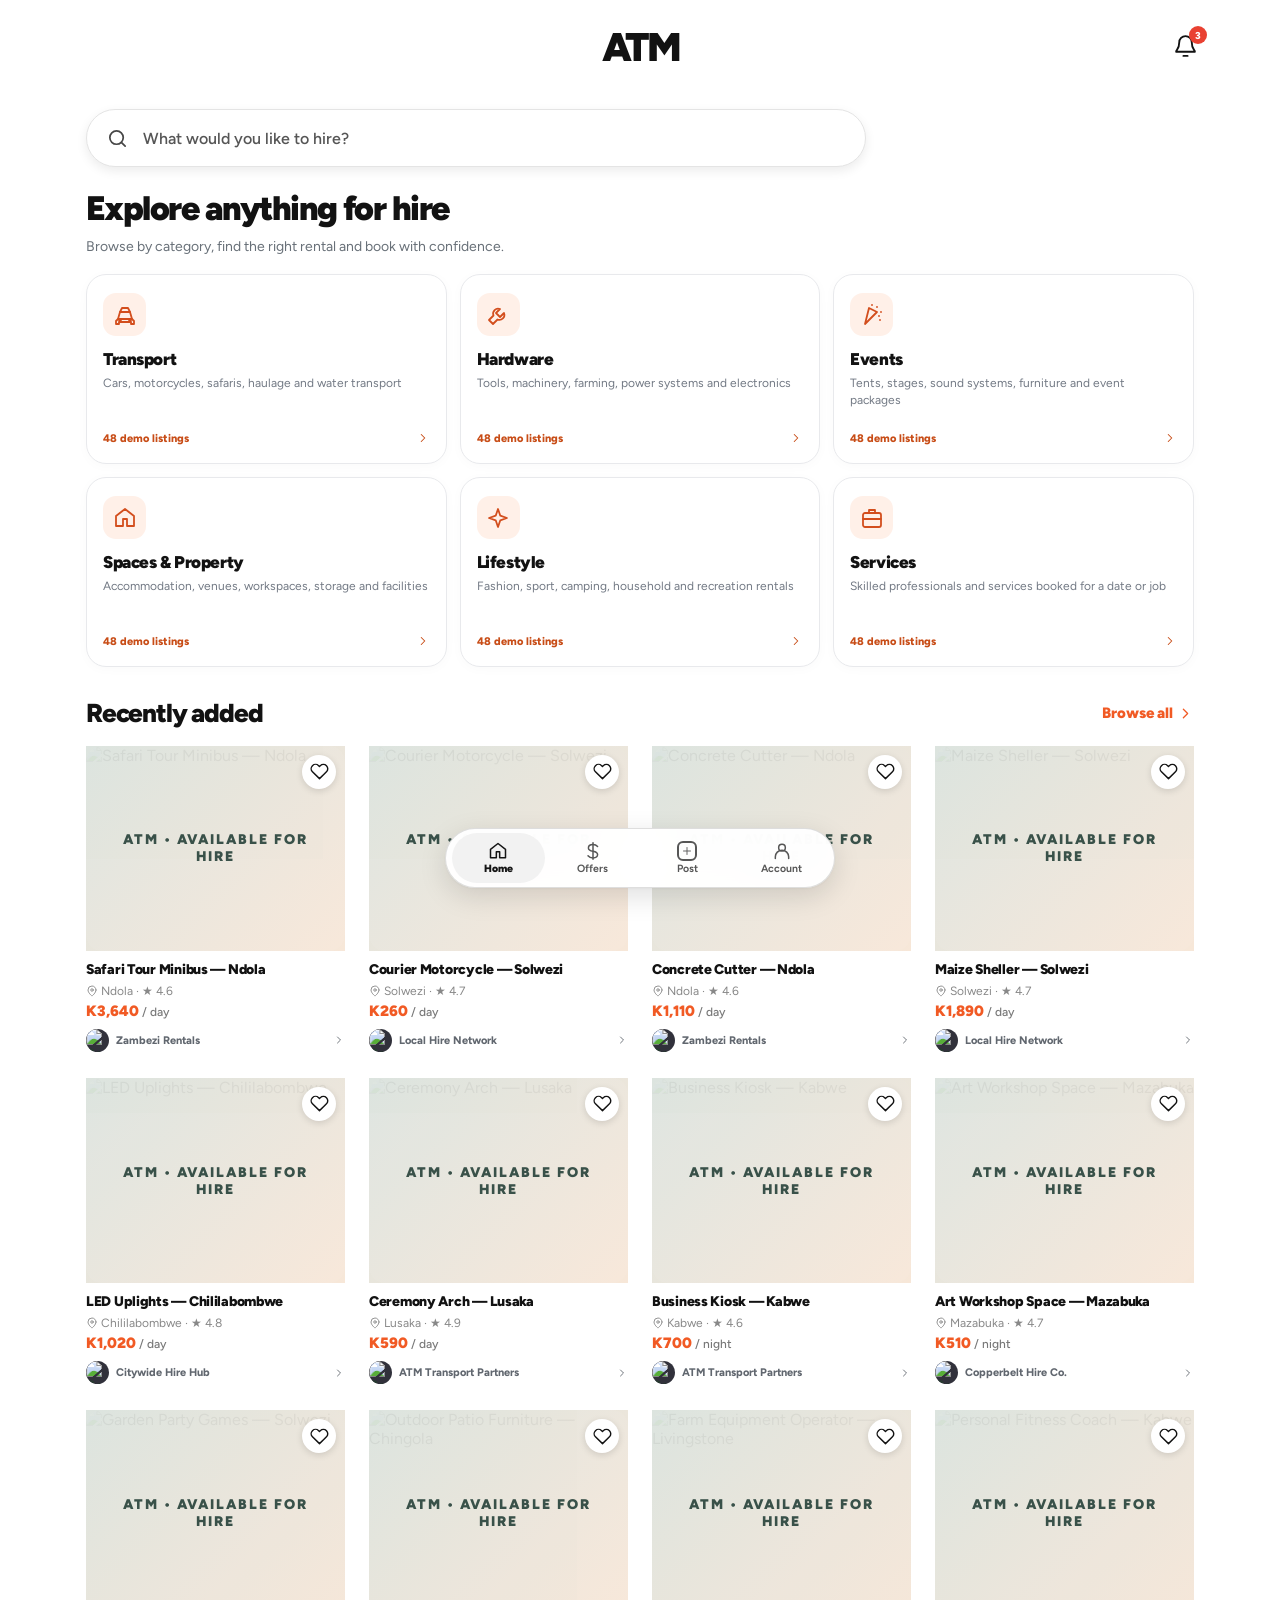
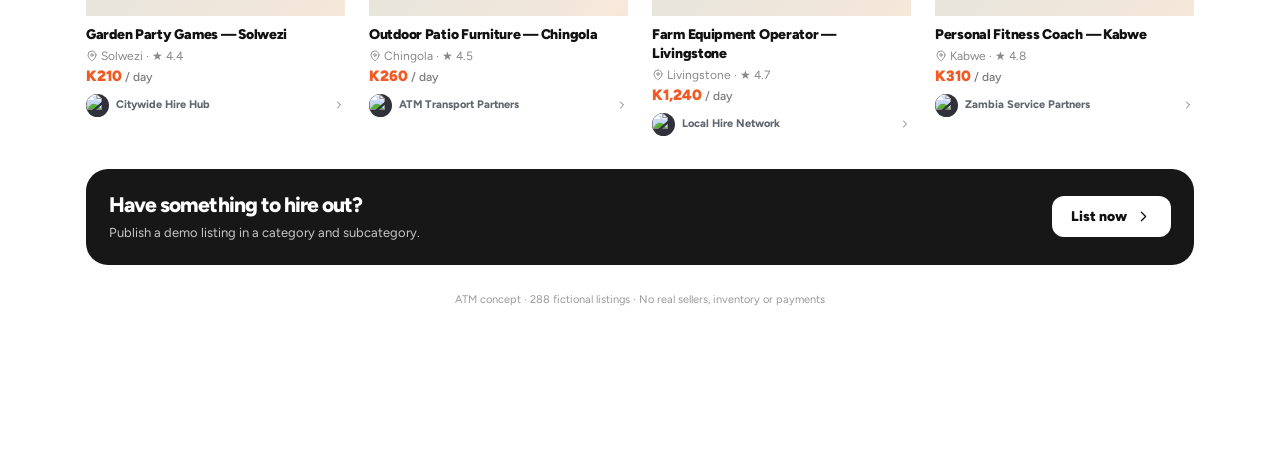
==== index.html @ f2872e68 "release(v19): final event photo correction and cache-busted listing assets" ====
<!doctype html>
<html lang="en">
<head>
  <meta charset="utf-8">
  <meta name="viewport" content="width=device-width, initial-scale=1, viewport-fit=cover">
  <meta name="theme-color" content="#ffffff">
  <meta name="color-scheme" content="only light">
  <meta name="atm-build" content="atm-v19-photo-polish-20261119">
  <meta name="description" content="ATM — Everything you need, available to hire. Explore Zambia's rental marketplace.">
  <meta property="og:title" content="ATM | Anything to Hire Marketplace">
  <meta property="og:description" content="Explore and hire vehicles, event equipment, tools and more across Zambia.">
  <title>ATM — Anything to Hire</title>
  <link rel="preconnect" href="https://fonts.googleapis.com">
  <link rel="preconnect" href="https://fonts.gstatic.com" crossorigin>
  <link href="https://fonts.googleapis.com/css2?family=Figtree:wght@400;500;600;700;800;900&display=swap" rel="stylesheet">
  <link rel="stylesheet" href="styles.css?v=atm-v19-photo-polish-20261119">
  <link rel="icon" href="favicon.svg" type="image/svg+xml">
</head>
<body>
  <div id="app"></div>
  <div id="toast" role="status" aria-live="polite"></div>
  <script src="data.js?v=atm-v19-photo-polish-20261119"></script>
  <script src="taxonomy.js?v=atm-v19-photo-polish-20261119"></script>
  <script src="media.js?v=atm-v19-photo-polish-20261119"></script>
  <script src="rental-flow.js?v=atm-v19-photo-polish-20261119"></script>
  <script src="app.js?v=atm-v19-photo-polish-20261119"></script>
</body>
</html>
---- styles.css ----
:root{font-family:'Figtree',system-ui,-apple-system,BlinkMacSystemFont,'Segoe UI',sans-serif;font-synthesis:none;color:#121212;background:#fff;--ink:#151515;--muted:#797979;--line:#ededed;--soft:#f7f7f7;--accent:#f15a24;--shadow:0 9px 34px rgba(0,0,0,.085);--radius:22px}
*{box-sizing:border-box}html{scroll-behavior:smooth;scroll-padding-top:88px}body{margin:0;min-height:100vh}button,input,textarea,select{font:inherit}button{cursor:pointer;border:0;color:inherit;background:none}button:disabled{opacity:.45;cursor:not-allowed}button:focus-visible,input:focus-visible,textarea:focus-visible,select:focus-visible,a:focus-visible{outline:3px solid rgba(241,90,36,.65);outline-offset:3px}a{color:inherit}img{display:block;object-fit:cover}h1,h2,h3,p{margin:0}h1,h2,h3{letter-spacing:-.045em}h1{font-size:29px;line-height:1.12;font-weight:850}h2{font-size:23px;font-weight:850;line-height:1.17}h3{font-size:18px;font-weight:800}small{font-size:12px}.shell{max-width:1180px;margin:auto;padding:0 22px 152px}.screen{min-height:70vh}.topbar{height:78px;display:grid;grid-template-columns:44px 1fr 44px;align-items:center;gap:10px;max-width:1180px;margin:auto;padding:0 22px;background:#fff}.brand{text-align:center;font-weight:900;font-size:35px;letter-spacing:-.095em;line-height:1}.topbar .back-btn,.topbar .bell-btn{height:43px;width:43px;display:flex;align-items:center;justify-content:center;border-radius:50%;position:relative}.topbar .back-btn:hover,.topbar .bell-btn:hover{background:#f6f6f6}.back-btn svg,.bell-btn svg{width:25px;height:25px}.notif-dot{position:absolute;right:0;top:1px;min-width:18px;height:18px;font-size:10px;border-radius:10px;background:#e94132;color:white;font-weight:800;display:grid;place-items:center;padding:0 4px}.section-head{display:flex;justify-content:space-between;align-items:center;gap:10px;margin:31px 0 17px}.section-head h2{font-size:23px}.see-all{display:inline-flex;align-items:center;gap:4px;font-weight:850;color:var(--accent);white-space:nowrap;font-size:15px;padding:6px 0}.see-all:hover{text-decoration:underline}.muted{color:var(--muted)}.subtle{color:#555;font-size:14px}.eyebrow{text-transform:uppercase;letter-spacing:.13em;color:var(--accent);font-size:11px;font-weight:850}.welcome{margin-top:8px}.welcome p{color:#707070;margin-top:7px;font-size:15px}.searchbar{width:100%;display:flex;align-items:center;gap:14px;padding:0 19px;height:58px;border:1px solid #e4e4e4;border-radius:40px;box-shadow:0 4px 11px rgba(0,0,0,.08);background:white;text-align:left;font-size:16px;font-weight:550;color:#565656}.searchbar svg{width:23px;height:23px;color:#474747;flex-shrink:0}.home-search{margin:21px 0 25px}.category-rail{display:flex;gap:17px;overflow:auto;scrollbar-width:none;padding:3px 1px 5px;scroll-snap-type:x proximity}.category-rail::-webkit-scrollbar,.trending-rail::-webkit-scrollbar,.chip-strip::-webkit-scrollbar{display:none}.category-item{min-width:94px;display:flex;flex-direction:column;align-items:center;gap:9px;scroll-snap-align:start;font-size:13px;font-weight:800}.category-ball{height:84px;width:84px;border-radius:50%;background:linear-gradient(145deg,#fafafa,#ececec);display:flex;align-items:center;justify-content:center;transition:transform .2s}.category-item:hover .category-ball{transform:translateY(-3px)}.category-ball svg{height:38px;width:38px;stroke-width:1.55}.category-rail .category-item:nth-child(2) .category-ball{background:#fff0e8}.category-rail .category-item:nth-child(3) .category-ball{background:#eaf0f6}.trend-section{margin-top:17px}.trending-rail{display:flex;gap:13px;overflow-x:auto;overscroll-behavior-inline:contain;scroll-snap-type:x mandatory;scrollbar-width:none;padding:4px 2px 15px}.trend-card{position:relative;flex:0 0 194px;width:194px;height:221px;border-radius:19px;overflow:hidden;scroll-snap-align:start;background:#e8e8e8;text-align:left;color:#fff;isolation:isolate}.trend-card .card-media{position:absolute;inset:0;width:100%;height:100%;transition:transform .35s}.trend-card:hover .card-media{transform:scale(1.06)}.trend-card:after{content:'';position:absolute;inset:34% 0 0;background:linear-gradient(transparent,rgba(0,0,0,.76));z-index:-0}.trend-text{position:absolute;bottom:15px;left:13px;right:9px;color:#fff;z-index:1;pointer-events:none}.trend-text strong{display:block;font-size:16px;font-weight:900;line-height:1.15;letter-spacing:-.035em}.trend-text span{display:block;font-size:13px;margin-top:5px}.trend-save{position:absolute;z-index:2;right:9px;top:9px;background:rgba(15,15,15,.21);border-radius:50%;width:33px;height:33px;display:grid;place-items:center;color:white;backdrop-filter:blur(4px)}.trend-save svg{width:19px;height:19px}.is-saved svg{fill:#f45b36;color:#f45b36}.feed-head{margin-top:24px}.feed{max-width:750px;margin:auto}.feed-card{background:white;border:1px solid #e8e8e8;border-radius:20px;padding:12px;margin-bottom:17px;overflow:hidden;box-shadow:0 2px 6px rgba(0,0,0,.025)}.feed-author{display:flex;align-items:center;gap:10px;padding:4px 4px 12px}.avatar{width:42px;height:42px;flex-shrink:0;border-radius:50%;display:grid;place-items:center;background:linear-gradient(145deg,#ede6dd,#d1e1d5);color:#273b30;font-size:15px;font-weight:900}.avatar.purple{background:linear-gradient(135deg,#ded3f5,#f4e5e6);color:#68558e}.avatar.orange{background:linear-gradient(135deg,#fff0d3,#f6d0be);color:#b64e23}.author-meta{min-width:0;flex:1}.author-meta strong{display:block;max-width:100%;overflow:hidden;text-overflow:ellipsis;white-space:nowrap;font-size:14px;font-weight:850}.author-meta span{display:block;font-size:12px;color:#888;margin-top:3px}.icon-btn{display:grid;place-items:center;width:36px;height:36px;border-radius:50%}.icon-btn:hover{background:#f4f4f4}.icon-btn svg{width:23px;height:23px}.feed-photo-btn{position:relative;width:100%;display:block;padding:0;border-radius:14px;overflow:hidden;background:#e9e9e9}.feed-photo{width:100%;aspect-ratio:1.55;min-height:210px;max-height:430px;object-fit:cover}.photo-counter{position:absolute;right:12px;top:12px;background:rgba(0,0,0,.62);border-radius:20px;color:white;padding:5px 9px;font-size:12px;font-weight:800}.feed-actions{display:flex;align-items:center;gap:14px;padding:11px 3px 7px}.feed-actions .icon-btn{width:29px;height:30px}.feed-actions .icon-btn svg{width:25px;height:25px}.feed-actions .spacer{flex:1}.feed-title{font-weight:900;font-size:18px;margin:4px 4px 2px;line-height:1.3}.feed-price{color:var(--accent);font-weight:900;font-size:18px;margin:1px 4px 5px}.feed-description{font-size:14px;line-height:1.45;margin:4px 4px 10px;color:#444}.feed-desc-more{color:#777;font-weight:800}.feed-bottom{display:flex;align-items:center;justify-content:space-between;gap:12px;padding:6px 4px 2px}.feed-stats{font-size:12px;color:#747474}.feed-bottom-actions{display:flex;gap:7px}.btn{display:inline-flex;align-items:center;justify-content:center;gap:8px;border-radius:12px;padding:12px 19px;background:#f4f4f4;font-size:14px;font-weight:850;text-decoration:none;white-space:nowrap;line-height:1.2}.btn:hover{filter:brightness(.96)}.btn.primary{background:#151515;color:white}.btn.accent{background:var(--accent);color:white}.btn.outline{background:white;border:1px solid #dcdcdc;color:var(--ink)}.btn.soft{background:#f7f7f7}.btn.small{padding:9px 12px;font-size:12px;border-radius:10px}.btn.wide{width:100%}.btn svg{height:17px;width:17px}.fnav{position:fixed;left:50%;transform:translateX(-50%);bottom:calc(15px + env(safe-area-inset-bottom,0px));z-index:40;width:min(590px,calc(100% - 35px));height:80px;background:rgba(255,255,255,.97);border:1px solid rgba(0,0,0,.13);border-radius:50px;padding:8px 10px;display:grid;grid-template-columns:repeat(4,1fr);gap:3px;box-shadow:0 12px 45px rgba(0,0,0,.16),0 2px 4px rgba(0,0,0,.03);backdrop-filter:blur(22px)}.fnav button{border-radius:40px;display:flex;align-items:center;justify-content:center;flex-direction:column;gap:3px;font-size:12px;color:#565656;font-weight:650;min-width:0}.fnav button.active{background:#f2f2f2;color:#151515;font-weight:900}.fnav button svg{height:25px;width:25px}.fnav .add-icon{border:2px solid currentColor;border-radius:8px;padding:2px}.page-top{margin:13px 0 26px}.page-top p{color:var(--muted);margin-top:7px;font-size:14px}.page-title{font-size:29px}.page-toolbar{display:flex;align-items:center;gap:9px;flex-wrap:wrap;margin:18px 0}.chip-strip{display:flex;gap:8px;overflow-x:auto;scrollbar-width:none;padding:2px 0 8px}.chip{display:inline-flex;align-items:center;gap:6px;white-space:nowrap;border-radius:20px;background:#f5f5f5;padding:10px 15px;font-size:13px;font-weight:800}.chip.active{background:#171717;color:white}.chip svg{height:16px;width:16px}.form-input,.form-select,.form-textarea{width:100%;border:1px solid #dfdfdf;background:white;border-radius:12px;outline:none;padding:13px 15px;color:#161616;font-size:15px}.form-input:focus,.form-select:focus,.form-textarea:focus{border-color:#111;box-shadow:0 0 0 2px rgba(0,0,0,.06)}.form-textarea{resize:vertical;min-height:110px}.form-label{display:block;font-size:13px;font-weight:800;margin:16px 0 7px}.form-label em{color:var(--accent);font-style:normal}.form-hint{font-size:12px;color:#8a8a8a;margin-top:7px}.filter-controls{display:grid;grid-template-columns:1fr 1fr;gap:10px;margin:15px 0}.filter-controls .search-col{grid-column:1/-1}.results-line{font-size:13px;color:#777;margin:15px 0}.listing-grid{display:grid;grid-template-columns:repeat(2,minmax(0,1fr));gap:14px}.listing-tile{text-align:left;min-width:0}.tile-image{width:100%;aspect-ratio:1.15;object-fit:cover;border-radius:16px;background:#eee}.tile-media{position:relative}.tile-save{position:absolute;right:9px;top:9px;background:white;box-shadow:0 2px 7px rgba(0,0,0,.13);width:34px;height:34px;border-radius:50%;display:grid;place-items:center}.tile-save svg{width:19px;height:19px}.tile-name{font-weight:850;font-size:14px;line-height:1.35;margin-top:10px;letter-spacing:-.02em}.tile-city{font-size:12px;color:#888;margin:4px 0}.tile-price{font-weight:900;font-size:15px;color:var(--accent)}.tile-price span{font-weight:500;color:#777;font-size:12px}.detail-layout{display:grid;gap:25px}.hero-image{width:100%;aspect-ratio:1.36;max-height:600px;object-fit:cover;border-radius:19px;background:#eee}.detail-hero{position:relative}.detail-heart{position:absolute;right:14px;top:14px;width:45px;height:45px;border-radius:50%;display:grid;place-items:center;background:white;box-shadow:var(--shadow)}.detail-heart svg{height:24px;width:24px}.detail-header{display:flex;align-items:flex-start;justify-content:space-between;gap:12px;margin:18px 0}.detail-price{font-size:25px;font-weight:900;white-space:nowrap;color:var(--accent)}.detail-price small{color:#818181;font-weight:500}.info-row{display:flex;gap:8px;align-items:center;color:#646464;font-size:13px;margin:10px 0}.info-row svg{width:17px;height:17px}.verified{display:inline-flex;align-items:center;gap:4px;color:#19784a;font-weight:850;font-size:12px}.verified svg{width:15px;height:15px}.divider{height:1px;background:#eee;margin:23px 0}.detail-section{margin:22px 0}.detail-section h3{margin-bottom:10px}.detail-section p{color:#555;line-height:1.65;font-size:14px}.owner-card{display:flex;align-items:center;gap:13px;background:#fafafa;border-radius:16px;padding:16px;margin:20px 0}.owner-card .avatar{height:50px;width:50px}.owner-card .owner-copy{flex:1;min-width:0}.owner-card .owner-copy strong{display:block}.owner-card .owner-copy span{font-size:12px;color:#777}.rules{display:grid;gap:9px;margin-top:14px}.rule{display:flex;gap:9px;align-items:flex-start;font-size:13px;color:#555}.rule svg{width:17px;height:17px;color:#238457;flex-shrink:0}.detail-sidebar{border:1px solid #ededed;border-radius:20px;padding:20px;box-shadow:0 7px 30px rgba(0,0,0,.05);align-self:start}.detail-sidebar h3{font-size:20px;margin-bottom:5px}.detail-sidebar .form-label:first-of-type{margin-top:22px}.inline-fields{display:grid;grid-template-columns:1fr 1fr;gap:10px}.price-summary{background:#f9f9f9;border-radius:14px;padding:14px;margin:17px 0}.price-row{display:flex;justify-content:space-between;gap:10px;font-size:13px;padding:7px 0}.price-row.total{font-weight:900;font-size:17px;border-top:1px solid #e2e2e2;margin-top:8px;padding-top:14px}.note{border-radius:13px;padding:13px;background:#fff7f1;color:#7b4a28;font-size:12px;line-height:1.5;margin:13px 0}.alert{padding:14px;border:1px solid #e5e9e5;background:#f5fbf6;color:#23482c;border-radius:13px;font-size:13px;line-height:1.5}.payment-option{border:1px solid #e5e5e5;border-radius:14px;padding:15px;display:flex;align-items:center;gap:12px;cursor:pointer;margin:10px 0}.payment-option.selected{border-color:#111;background:#fafafa}.payment-option input{accent-color:#141414}.payment-option .payment-copy{flex:1}.payment-copy strong{display:block;font-size:14px}.payment-copy small{color:#777}.success-panel{text-align:center;max-width:550px;margin:40px auto}.success-icon{width:88px;height:88px;display:grid;place-items:center;border-radius:50%;background:#e9f8ed;color:#138344;margin:0 auto 20px}.success-icon svg{width:48px;height:48px}.success-panel h1{margin-bottom:12px}.success-panel p{color:#777;line-height:1.6}.success-panel .price-summary{text-align:left;margin:25px 0}.stack{display:grid;gap:12px}.list-row{display:flex;align-items:center;gap:14px;padding:15px 5px;border-bottom:1px solid #eee;text-align:left;width:100%;min-height:70px}.list-row:hover{background:#fafafa}.list-row .row-icon{width:41px;height:41px;border-radius:50%;background:#f6f6f6;display:grid;place-items:center;flex-shrink:0}.row-icon svg{width:21px;height:21px}.row-copy{flex:1;min-width:0}.row-copy strong{display:block;font-size:14px;font-weight:850}.row-copy p{font-size:12px;color:#777;margin-top:5px;line-height:1.4}.row-end{font-size:12px;color:#777;white-space:nowrap}.row-chevron{color:#888}.unread{background:#fffaf7}.unread .row-icon{background:#fff0e6;color:var(--accent)}.account-hero{display:flex;gap:16px;align-items:center;padding:8px 0 24px}.account-hero .avatar{width:72px;height:72px;font-size:27px}.account-hero h1{font-size:24px}.account-hero p{font-size:14px;color:#888;margin-top:7px}.stat-grid{display:grid;grid-template-columns:repeat(3,1fr);gap:8px;margin-bottom:24px}.stat{border:1px solid #eaeaea;border-radius:15px;text-align:center;padding:16px 7px}.stat strong{display:block;font-size:22px;font-weight:900}.stat span{display:block;font-size:11px;color:#777;margin-top:3px}.group-label{font-size:12px;font-weight:900;letter-spacing:.08em;text-transform:uppercase;color:#888;margin:23px 4px 8px}.inbox-row{display:flex;align-items:center;gap:12px;padding:13px 0;border-bottom:1px solid #eee;text-align:left;width:100%}.inbox-row:hover{background:#fafafa}.inbox-row .avatar{width:49px;height:49px}.inbox-row .row-copy strong{font-size:14px}.chat-panel{max-width:770px;margin:auto;display:flex;flex-direction:column;min-height:calc(100dvh - 270px)}.chat-messages{flex:1;display:flex;flex-direction:column;gap:12px;padding:20px 0}.bubble{padding:12px 16px;border-radius:19px;max-width:79%;font-size:14px;line-height:1.5;background:#f3f3f3;align-self:flex-start}.bubble.me{background:#171717;color:white;align-self:flex-end}.bubble small{display:block;font-size:10px;opacity:.65;margin-top:6px;text-align:right}.chat-compose{display:flex;gap:9px;align-items:center;position:sticky;bottom:105px;background:#fff;padding:13px 0}.chat-compose input{flex:1;border-radius:30px}.chat-compose button{height:47px;width:47px;border-radius:50%;background:#111;color:white;display:grid;place-items:center}.chat-compose button svg{width:22px;height:22px}.post-form{max-width:690px;margin:auto}.post-preview{width:100%;height:230px;border:2px dashed #e2e2e2;border-radius:18px;background:#fafafa;display:grid;place-items:center;overflow:hidden;position:relative}.post-preview img{position:absolute;inset:0;height:100%;width:100%;object-fit:cover}.post-preview span{display:flex;align-items:center;gap:8px;color:#aaa;font-size:14px}.form-row{display:grid;grid-template-columns:1fr 1fr;gap:12px}.form-footer{margin:26px 0}.notice-banner{display:flex;gap:12px;background:#f7f7f7;padding:17px;border-radius:14px;font-size:13px;line-height:1.5;color:#5e5e5e;margin:20px 0}.notice-banner svg{width:20px;height:20px;flex-shrink:0}.my-listing-row{display:grid;grid-template-columns:100px 1fr;gap:13px;padding:15px 0;border-bottom:1px solid #eee}.my-listing-row img{width:100px;height:101px;border-radius:14px;object-fit:cover}.my-listing-row strong{display:block;margin:3px 0 6px}.my-listing-row p{font-size:12px;color:#777}.my-listing-row .btn{margin:11px 5px 0 0}.empty{text-align:center;border:1px dashed #ddd;border-radius:18px;padding:55px 18px;margin:30px 0}.empty .empty-symbol{background:#f5f5f5;border-radius:50%;width:80px;height:80px;display:grid;place-items:center;margin:0 auto 19px}.empty .empty-symbol svg{width:38px;height:38px}.empty h3{margin-bottom:8px}.empty p{color:#888;line-height:1.5;font-size:13px;max-width:340px;margin:0 auto 17px}.booking-card{border:1px solid #ebebeb;padding:14px;border-radius:16px;margin:12px 0}.booking-card-top{display:flex;gap:12px}.booking-card-top img{width:92px;height:90px;border-radius:12px;object-fit:cover}.booking-card-top strong{display:block;margin:4px 0 6px}.booking-card-top p{font-size:12px;color:#777;margin:5px 0}.badge{display:inline-block;border-radius:30px;padding:5px 9px;font-weight:800;font-size:11px;background:#f4f4f4;color:#555}.badge.pending{background:#fff5e8;color:#9a5b18}.badge.confirmed{background:#eaf8ee;color:#21834e}.badge.cancelled{background:#feeceb;color:#bd3b36}.booking-card-actions{display:flex;gap:9px;justify-content:flex-end;flex-wrap:wrap;margin-top:14px}.comment-card{display:flex;gap:12px;margin:20px 0}.comment-card .avatar{height:35px;width:35px}.comment-card p{font-size:13px;line-height:1.5;margin:3px 0}.comment-composer{display:flex;gap:9px;margin-top:22px}.comment-composer input{flex:1}.banner{border-radius:22px;background:#171717;color:white;padding:23px;margin:25px 0;display:flex;align-items:center;justify-content:space-between;gap:15px}.banner h3{font-size:21px}.banner p{font-size:13px;color:#c6c6c6;margin-top:6px;line-height:1.5}.banner .btn{background:white;color:#111}.reveal{animation:rise .28s both}@keyframes rise{from{opacity:.45;transform:translateY(8px)}to{opacity:1;transform:translateY(0)}}#toast{position:fixed;top:92px;left:50%;transform:translate(-50%,-10px);z-index:100;max-width:min(460px,calc(100vw - 30px));background:#1c1c1c;color:white;padding:13px 20px;border-radius:14px;font-size:14px;font-weight:800;box-shadow:var(--shadow);opacity:0;pointer-events:none;transition:opacity .2s,transform .2s}#toast.show{opacity:1;transform:translate(-50%,0)}.desktop-intro{display:none}.demo-label{text-align:center;color:#9a9a9a;font-size:11px;margin:28px 0 0}.spacer{flex:1}.page-actions{display:flex;gap:9px;align-items:center;justify-content:space-between;flex-wrap:wrap;margin:14px 0 24px}.link-btn{color:var(--accent);font-weight:900;padding:6px 0}.message-count{border-radius:10px;color:white;background:var(--accent);font-size:10px;padding:3px 7px}.image-fallback{background:linear-gradient(135deg,#dce4df,#f7e7d8)!important;position:relative}.image-fallback::after{content:'ATM • AVAILABLE FOR HIRE';position:absolute;inset:0;display:grid;place-items:center;font-size:14px;font-weight:900;letter-spacing:.14em;color:#395149;padding:30px;text-align:center}.toggle-row{display:flex;align-items:center;justify-content:space-between;border-bottom:1px solid #eee;padding:19px 3px}.toggle-row .row-copy{margin-right:15px}.switch{width:49px;height:29px;border-radius:20px;background:#d9d9d9;padding:4px;display:flex;align-items:center}.switch::before{content:'';height:21px;width:21px;background:white;border-radius:50%;transition:transform .2s}.switch.on{background:#191919}.switch.on::before{transform:translateX(20px)}.sheet{position:fixed;inset:0;z-index:80;background:rgba(0,0,0,.4);display:flex;align-items:flex-end;justify-content:center}.sheet-card{background:white;border-radius:25px 25px 0 0;width:min(620px,100%);padding:23px 22px calc(35px + env(safe-area-inset-bottom));max-height:85dvh;overflow:auto}.sheet-header{display:flex;justify-content:space-between;align-items:center;margin-bottom:17px}.sheet-header h2{font-size:22px}.sheet-header .icon-btn{background:#f5f5f5}.sheet-content{line-height:1.5;font-size:14px}.sheet-content .btn{margin-top:12px}.thumbs{display:flex;gap:8px;margin-top:9px}.thumbs img{width:78px;height:68px;border-radius:10px;cursor:pointer;border:2px solid transparent}.thumbs img.selected{border-color:#111}.thumbs button{padding:0}.page-pills{display:flex;align-items:center;gap:12px;flex-wrap:wrap}.stars{color:#ecac17}.clickable{cursor:pointer}.row-icon .accent-text{color:var(--accent)}.footer-note{font-size:11px;color:#999;text-align:center;margin:23px 0}
@media(min-width:680px){.topbar{height:86px}.shell{padding:0 34px 150px}.category-item{min-width:104px}.trend-card{flex-basis:220px;width:220px;height:246px}.feed-card{padding:17px}.feed{max-width:770px}.feed-photo{aspect-ratio:1.65}.listing-grid{grid-template-columns:repeat(3,minmax(0,1fr));gap:24px}.tile-image{aspect-ratio:1.26}.detail-layout{grid-template-columns:minmax(0,1.4fr) minmax(310px,.8fr);align-items:start}.detail-sidebar{position:sticky;top:22px}.filter-controls{grid-template-columns:2fr 1fr 1fr}.filter-controls .search-col{grid-column:auto}.form-row{gap:18px}.sheet{align-items:center}.sheet-card{border-radius:25px;padding-bottom:30px}.section-head h2{font-size:26px}}
@media(min-width:1024px){.topbar{height:93px}.brand{font-size:40px}.shell{padding:0 36px 150px}.desktop-intro{display:block}.home-top{display:grid;grid-template-columns:1fr 1fr;align-items:center;gap:35px;margin:16px 0 0}.home-top .welcome h1{font-size:37px}.home-top .home-search{margin:0}.category-rail{gap:22px}.category-ball{height:88px;width:88px}.trend-card{flex:0 0 225px;width:225px;height:248px}.feed{max-width:730px}.listing-grid{grid-template-columns:repeat(4,minmax(0,1fr))}.feed-head{max-width:740px;margin:40px auto 16px}.fnav{height:82px}.page-title{font-size:38px}.page-top{margin:27px 0 27px}}
@media(max-width:380px){.shell{padding:0 14px 130px}.topbar{padding:0 14px;height:68px}.brand{font-size:31px}.section-head h2{font-size:21px}.trend-card{flex-basis:162px;width:162px;height:195px}.category-ball{height:69px;width:69px}.category-item{min-width:76px}.category-ball svg{width:31px;height:31px}.feed-bottom{align-items:flex-start}.feed-bottom-actions{gap:4px}.btn.small{padding:8px 9px;font-size:11px}.listing-grid{gap:10px}.fnav{width:calc(100% - 20px);height:72px;bottom:9px}.fnav button{font-size:11px}.fnav button svg{height:22px;width:22px}.detail-header{flex-direction:column}}
@media(prefers-reduced-motion:reduce){html{scroll-behavior:auto}*,*:before,*:after{animation-duration:.01ms!important;transition-duration:.01ms!important}}
.tile-city svg{width:12px;height:12px;display:inline;vertical-align:-2px}.booking-card-top>img{width:92px;height:90px;border-radius:12px;flex-shrink:0;object-fit:cover}.section-head .see-all svg{height:17px;width:17px}.chip-strip .chip svg{height:16px;width:16px}.page-actions .btn svg,.list-row>svg,.inbox-row>svg{width:19px;height:19px}.page-title{overflow-wrap:anywhere}

/* Client feedback: fully tappable post cards, aligned seller, and review-first footer. */
.feed-card{cursor:pointer;transition:box-shadow .18s ease,border-color .18s ease;position:relative}
.feed-card:hover{border-color:#d8d8d8;box-shadow:0 9px 26px rgba(0,0,0,.06)}
.feed-card:focus-visible{outline:3px solid #164cbe;outline-offset:3px}
.feed-author{gap:12px;align-items:center;padding:6px 4px 14px;min-height:65px}
.avatar-wrap{position:relative;display:inline-flex;flex-shrink:0;align-items:center;justify-content:center}
.seller-online{position:absolute;right:-2px;bottom:0;width:11px;height:11px;border:2px solid white;border-radius:50%;background:#16a365;box-shadow:0 0 0 1px #e5f6eb}
.author-meta{flex:1;min-width:0;display:flex;flex-direction:column;justify-content:center;gap:5px}
.author-meta strong{font-weight:800;line-height:1.25;margin:0;font-size:15px}
.author-meta span{margin:0;line-height:1.35;font-size:12px}
.feed-bottom{border-top:1px solid #f0f0f0;margin-top:13px;padding:12px 4px 3px;align-items:center;flex-wrap:wrap}
.feed-rating{display:flex;align-items:center;gap:7px;flex-wrap:wrap;font-size:13px;line-height:1.35}
.review-stars{color:#e5a221;letter-spacing:-1.2px;font-size:17px;white-space:nowrap}
.feed-rating strong{font-size:13px}.feed-rating>span:last-child{color:#747474;font-size:12px}
.card-tap-hint{display:inline-flex;align-items:center;gap:2px;font-size:12px;font-weight:800;color:#535353}
.card-tap-hint svg{width:16px;height:16px}
.feed-actions{padding:10px 4px 4px}.feed-actions .icon-btn{width:36px;height:36px;display:grid;place-items:center;border-radius:9px}
.feed-actions .icon-btn:hover,.feed-actions .icon-btn:focus-visible{background:#f1f1f1}
.feed-actions .icon-btn svg{width:23px;height:23px}
.offer-primary{border:1px solid #1d1d1d;background:#fff;color:#151515;margin-top:10px}
.offer-primary:hover{background:#f5f5f5}
.offer-primary svg{width:19px;height:19px}
.offers-screen{max-width:800px;margin:0 auto}
.offer-card{border:1px solid #e9e9e9;border-radius:20px;padding:18px;margin:15px 0;box-shadow:0 2px 10px rgba(0,0,0,.025)}
.offer-context{display:flex;align-items:center;gap:14px;margin-bottom:12px}
.offer-context img{width:78px;height:68px;object-fit:cover;border-radius:12px;background:#f4f4f4;flex-shrink:0}
.offer-context strong{font-size:15px;line-height:1.4;display:block}
.offer-context p{color:#777;font-size:13px;margin:5px 0}
.offer-facts{display:grid;grid-template-columns:1fr 1fr;gap:16px;border-top:1px solid #eee;padding-top:14px}
.offer-facts>div>span{color:#777;font-size:12px;display:block;margin-bottom:4px}
.offer-facts strong{font-size:16px}
.offer-status.offer-accepted{color:#13834c}.offer-status.offer-counter{color:#af6514}.offer-status.offer-declined{color:#a43535}
.offer-response{background:#f6f7f6;border-radius:12px;margin:14px 0;padding:13px;font-size:14px;line-height:1.6}
.offer-buttons{display:flex;flex-wrap:wrap;gap:10px;margin:12px 0}
.offer-buttons .btn{font-size:13px}
.offer-card>.link-btn{margin-top:10px}
@media(max-width:380px){.feed-rating{gap:4px}.card-tap-hint{font-size:11px}.offer-card{padding:13px}.offer-facts{gap:8px}.feed-author{gap:9px}}

/* Victor feedback 2026-11-04: streamlined home and compact, accessible mobile controls.
   Preserve category scrolling and a tap-friendly floating pill on every screen. */
.home-top{display:block;margin:0}
.home-top .home-search{max-width:780px;margin:12px 0 18px}
.category-rail{gap:12px;padding:2px 1px 9px}
.category-item{min-width:72px;gap:7px;font-size:12px}
.category-ball{height:58px;width:58px}
.category-ball svg{height:25px;width:25px}
.trend-section{margin-top:12px}
.trend-section .section-head{margin:21px 0 14px}
.fnav{width:min(440px,calc(100% - 54px));height:62px;padding:5px 7px;gap:2px;bottom:calc(11px + env(safe-area-inset-bottom,0px));border-radius:36px;box-shadow:0 8px 28px rgba(0,0,0,.13),0 1px 3px rgba(0,0,0,.04)}
.fnav button{font-size:11px;gap:2px;border-radius:32px;min-height:48px}
.fnav button svg{height:21px;width:21px}
.fnav .add-icon{border-radius:6px;padding:2px}
@media(min-width:680px){
  .category-item{min-width:80px}
  .category-ball{height:62px;width:62px}
  .category-ball svg{height:27px;width:27px}
  .fnav{width:min(470px,calc(100% - 72px));height:66px}
}
@media(min-width:1024px){
  .home-top{display:block;margin:0}
  .home-top .home-search{margin:16px 0 22px;max-width:780px}
  .category-rail{gap:17px}
  .category-ball{height:66px;width:66px}
  .category-ball svg{height:28px;width:28px}
  .fnav{height:66px}
}
@media(max-width:380px){
  .home-top .home-search{margin:9px 0 14px}
  .category-item{min-width:65px;gap:6px;font-size:11px}
  .category-ball{height:52px;width:52px}
  .category-ball svg{height:23px;width:23px}
  .category-rail{gap:10px}
  .fnav{width:calc(100% - 34px);height:58px;bottom:calc(8px + env(safe-area-inset-bottom,0px));padding:4px 6px}
  .fnav button{font-size:10.5px;min-height:44px}
  .fnav button svg{height:20px;width:20px}
}

/* ATM version 3. Rechecked on Victor's mobile: smaller controls, including at narrow widths. */
html{color-scheme:only light}
.category-rail{gap:11px}
.category-item{min-width:66px;gap:6px;font-size:11.5px}
.category-ball{width:54px;height:54px}
.category-ball svg{width:23px;height:23px}
.fnav{width:min(390px,calc(100% - 60px));height:58px;padding:4px 6px;bottom:calc(12px + env(safe-area-inset-bottom,0px))}
.fnav button{min-height:44px;font-size:10.5px;gap:1px}
.fnav button svg{width:20px;height:20px}
@media(min-width:680px){.category-item{min-width:73px}.category-ball{height:58px;width:58px}.category-ball svg{height:25px;width:25px}.fnav{height:60px;max-width:410px}}
@media(min-width:1024px){.category-ball{width:60px;height:60px}.category-ball svg{width:26px;height:26px}.fnav{height:60px}}
@media(max-width:380px){.category-rail{gap:8px}.category-item{min-width:60px;font-size:10.5px}.category-ball{height:48px;width:48px}.category-ball svg{height:21px;width:21px}.fnav{width:calc(100% - 38px);height:54px;bottom:calc(9px + env(safe-area-inset-bottom,0px))}.fnav button{min-height:43px;font-size:10px}.fnav button svg{width:19px;height:19px}}

/* ATM client revision: Offers tab and edge-to-edge floating Make Offer CTA. */
.listing-offer-dock{position:fixed;z-index:50;left:0;right:0;bottom:0;display:flex;justify-content:center;padding:14px max(16px,env(safe-area-inset-right,0px)) calc(12px + env(safe-area-inset-bottom,0px)) max(16px,env(safe-area-inset-left,0px));pointer-events:none;background:linear-gradient(to top,rgba(255,255,255,.98) 0%,rgba(255,255,255,.92) 76%,rgba(255,255,255,0) 100%)}
.listing-offer-button{pointer-events:auto;display:flex;align-items:center;justify-content:center;gap:12px;width:100%;max-width:900px;min-height:58px;padding:13px 20px;border-radius:20px;background:#121212;color:#fff;font-size:17px;font-weight:850;box-shadow:0 9px 27px rgba(0,0,0,.2)}
.listing-offer-button svg{width:22px;height:22px}
.listing-offer-button:hover{background:#282828}
.listing-offer-button:focus-visible,.offer-filter-chip:focus-visible{outline:3px solid #f15a24;outline-offset:3px}
.offers-filter{display:flex;align-items:center;gap:8px;overflow-x:auto;scrollbar-width:none;padding:4px 1px 11px;scroll-snap-type:x proximity}
.offers-filter::-webkit-scrollbar{display:none}
.offer-filter-chip{display:inline-flex;align-items:center;gap:7px;flex:none;border-radius:999px;padding:10px 12px;background:#f5f5f5;font-weight:800;font-size:12px;white-space:nowrap;scroll-snap-align:start}
.offer-filter-chip.is-active{background:#151515;color:white}
.offer-filter-chip span{font-size:11px;min-width:19px;line-height:19px;text-align:center;background:rgba(0,0,0,.07);border-radius:999px;padding:0 4px}
.offer-filter-chip.is-active span{background:rgba(255,255,255,.22)}
.offer-status.offer-pending{color:#a86c0c}
@media(max-width:380px){.listing-offer-dock{padding:9px 12px calc(9px + env(safe-area-inset-bottom,0px))}.listing-offer-button{min-height:54px;font-size:16px;border-radius:17px}}
@media(min-width:1024px){.listing-offer-dock{padding-bottom:20px}.listing-offer-button{max-width:960px}}


/* ATM tap-first rental journey, 18 Nov 2026. ATM's original black/orange brand retained. */
.atm-modal-open{overflow:hidden}
.atm-overlay{position:fixed;inset:0;z-index:95;background:rgba(0,0,0,.57);display:flex;align-items:flex-end;justify-content:center;animation:atmBackdrop .26s ease both}
.atm-sheet{width:min(620px,100%);max-height:min(92dvh,960px);display:flex;flex-direction:column;background:#fff;border-radius:28px 28px 0 0;box-shadow:0 -18px 55px rgba(0,0,0,.24);animation:atmSheetRise .36s cubic-bezier(.2,.85,.18,1) both;overflow:hidden}
.atm-drag{width:42px;height:5px;background:#d6d6d6;border-radius:8px;align-self:center;flex-shrink:0;margin:11px 0 3px}
.atm-sheet-head{display:grid;grid-template-columns:38px 1fr 38px;align-items:center;gap:5px;padding:10px 18px 14px;border-bottom:1px solid #f0f0f0}
.atm-sheet-head h2{text-align:center;font-size:18px;font-weight:850;letter-spacing:-.025em}.atm-head-space{width:38px}
.atm-circle-close{height:36px;width:36px;display:grid;place-items:center;border-radius:50%;background:#f2f2f2}
.atm-circle-close svg,.atm-sheet button svg{width:19px;height:19px;flex-shrink:0}
.atm-sheet-content{overflow-y:auto;overscroll-behavior:contain;padding:18px 20px max(30px,calc(22px + env(safe-area-inset-bottom,0px)));scrollbar-width:thin}
.atm-flow-listing{display:flex;align-items:center;gap:13px;background:#f7f7f7;border-radius:17px;padding:10px;margin-bottom:21px}
.atm-flow-listing img{height:66px;width:84px;object-fit:cover;border-radius:12px;background:#e6e6e6}
.atm-flow-listing strong,.atm-flow-listing small{display:block}.atm-flow-listing strong{font-size:14px;line-height:1.3}.atm-flow-listing small{color:#797979;font-size:12px;margin-top:5px;line-height:1.3}
.atm-price-controls{text-align:center}
.atm-price-controls>p{font-size:13px;font-weight:800;color:#666}.atm-price-controls>p span{color:#999;font-weight:500}
.atm-price-step{display:flex;align-items:center;justify-content:center;gap:22px;margin:15px 0}
.atm-price-step button,.atm-stepper-buttons button{height:41px;width:41px;border:1.5px solid #dedede;border-radius:50%;display:grid;place-items:center;background:white}
.atm-price-step strong{font-size:40px;line-height:1.05;letter-spacing:-.055em;font-weight:900;display:block}
.atm-price-step small{font-size:13px;color:#777}
.atm-chance{display:flex;align-items:center;gap:9px;justify-content:center;margin:14px 0 12px}
.atm-chance b{font-size:12px;color:#6c6c6c}.atm-meter{height:7px;width:140px;background:#e9e9e9;border-radius:20px;overflow:hidden}.atm-meter span{display:block;height:100%;background:var(--accent);border-radius:20px;transition:width .28s ease}
.atm-amount-chips{display:flex;justify-content:center;gap:8px;flex-wrap:wrap;margin:12px 0 25px}
.atm-amount-chips button{padding:10px 17px;border:1px solid #e4e4e4;border-radius:20px;font-size:13px;font-weight:800}
.atm-amount-chips button.active{background:#151515;color:white;border-color:#151515}
.atm-flow-label{display:flex;align-items:center;justify-content:space-between;font-size:14px;font-weight:850;margin:12px 0}
.atm-inline-link{color:var(--accent);display:inline-flex;gap:4px;align-items:center;font-size:12px;font-weight:750}
.atm-inline-link svg{height:15px!important;width:15px!important}
.atm-date-rail{display:flex;gap:7px;overflow-x:auto;scrollbar-width:none;padding:3px 0 9px}
.atm-date-pill{border:1px solid #e5e5e5;border-radius:18px;display:flex;flex-direction:column;justify-content:center;align-items:center;gap:4px;min-width:76px;min-height:64px;padding:7px 10px}
.atm-date-pill b{font-size:12px;font-weight:800}.atm-date-pill small{font-size:11px;color:#777}
.atm-date-pill.active{background:#171717;color:white;border-color:#171717}.atm-date-pill.active small{color:white}
.atm-date-pill.blocked{color:#aaa;text-decoration:line-through;background:#f8f8f8;cursor:not-allowed}
.atm-range-summary,.atm-detail-dates{width:100%;display:flex;align-items:center;gap:11px;border:1px solid #e6e6e6;background:#fafafa;border-radius:15px;padding:12px 13px;margin:10px 0 15px;text-align:left;font-weight:760;font-size:13px}
.atm-range-summary span,.atm-detail-dates span{flex:1}.atm-range-summary>svg,.atm-detail-dates>svg{height:19px;width:19px;color:var(--accent)}
.atm-detail-dates{margin:5px 0 17px}.atm-detail-dates strong,.atm-detail-dates small{display:block}.atm-detail-dates small{color:#777;font-size:12px;margin-top:4px}
.atm-stepper{display:flex;justify-content:space-between;gap:10px;align-items:center;padding:13px 0;border-bottom:1px solid #f1f1f1}
.atm-stepper strong{display:block;font-size:14px}.atm-stepper small{display:block;font-size:11px;color:#777;margin-top:4px}
.atm-stepper-buttons{display:flex;align-items:center;gap:13px}.atm-stepper-buttons button{height:36px;width:36px}
.atm-stepper-buttons button:disabled{opacity:.3;cursor:not-allowed}.atm-stepper-buttons span{font-size:16px;font-weight:900;min-width:21px;text-align:center}
.atm-total-block{margin-top:20px;border-top:1px solid #f0f0f0;padding-top:18px}
.atm-total-block>div{display:flex;align-items:center;justify-content:space-between;margin-bottom:15px}
.atm-total-block>div span{font-size:14px;color:#555}.atm-total-block>div strong{font-size:23px;font-weight:900}
.atm-main-cta{width:100%;display:flex;align-items:center;justify-content:center;gap:9px;min-height:52px;border-radius:15px;background:#131313;color:#fff;padding:12px 15px;font-weight:850;font-size:15px}
.atm-main-cta:disabled{opacity:.4;cursor:not-allowed}
.atm-main-cta:hover{background:#2a2a2a}.atm-main-cta svg{height:17px!important;width:17px!important}
.atm-secondary-cta{width:100%;display:flex;justify-content:center;align-items:center;min-height:46px;border-radius:15px;background:#f5f5f5;font-weight:850;margin-top:10px}
.atm-total-block>small,.atm-disclaimer{display:block;font-size:11px;color:#898989;text-align:center;margin:12px 0;line-height:1.5}
.atm-dual-cta{gap:11px;max-width:none}.atm-dual-cta .listing-offer-button{flex:1;width:50%;min-width:0;border-radius:17px;max-width:none;height:56px}
.atm-dual-cta .atm-offer-option{background:#fff;color:#151515;border:1.5px solid #202020;box-shadow:0 5px 16px rgba(0,0,0,.07)}
.atm-dual-cta .atm-reserve-option{background:#111;color:#fff}
.detail-layout{grid-template-columns:minmax(0,1fr)!important;max-width:960px;margin:auto}
.atm-calendar-hint{font-size:13px;color:#777;line-height:1.5;margin:0 0 13px}
.atm-cal-nav{display:flex;align-items:center;justify-content:space-between;margin:12px 0 18px}
.atm-cal-nav>strong{font-size:18px}.atm-cal-nav button{border:1px solid #eee;border-radius:50%;width:37px;height:37px;display:grid;place-items:center}
.atm-calendar-days,.atm-calendar-grid{display:grid;grid-template-columns:repeat(7,minmax(0,1fr));gap:4px;text-align:center}
.atm-calendar-days span{font-size:11px;font-weight:800;color:#777;margin:4px 0 12px}
.atm-calendar-day{display:grid;place-items:center;height:42px;width:100%;border-radius:50%;font-size:13px;font-weight:750;position:relative}
.atm-calendar-day.disabled{color:#b4b4b4;text-decoration:line-through;cursor:not-allowed}
.atm-calendar-day.selected{background:#171717;color:white}
.atm-calendar-day.in-range{background:#ffe6d8;border-radius:7px;color:#69321a}
.atm-selected-dates{display:grid;grid-template-columns:1fr 1fr;gap:10px;margin:25px 0 16px}
.atm-selected-dates>div{padding:13px;background:#f7f7f7;border-radius:12px}
.atm-selected-dates small,.atm-selected-dates strong{display:block}.atm-selected-dates small{font-size:12px;color:#777}.atm-selected-dates strong{margin-top:4px}
.atm-wait-panel,.atm-response-panel,.atm-approval-panel,.atm-confirmed{text-align:center;padding:20px 0 10px}
.atm-wait-panel h3,.atm-response-panel h3,.atm-approval-panel h3,.atm-confirmed h3{font-size:25px;letter-spacing:-.035em;margin:14px 0 9px}
.atm-wait-panel p,.atm-response-panel p,.atm-approval-panel p,.atm-confirmed>p{font-size:14px;line-height:1.65;color:#666}
.atm-wait-visual{width:180px;height:180px;position:relative;margin:12px auto}
.atm-orbit{position:absolute;inset:10px;border-radius:50%;border:2px dashed #f3ad86;animation:atmOrbit 8s linear infinite}
.atm-wait-gavel,.atm-wait-avatar{position:absolute;display:grid;place-items:center;border-radius:50%;height:65px;width:65px;box-shadow:0 8px 22px rgba(0,0,0,.07)}
.atm-wait-gavel{background:#fff0e9;color:var(--accent);top:47px;left:12px;animation:atmPulse 2s ease-in-out infinite}
.atm-wait-gavel svg{width:33px;height:33px}
.atm-wait-avatar{right:8px;top:54px;background:#181818;color:white;font-size:23px;font-weight:900;animation:atmPulse 2s 1s ease-in-out infinite}
.atm-wait-dots{display:flex;justify-content:center;gap:7px;margin:22px 0}
.atm-wait-dots i{width:8px;height:8px;background:var(--accent);border-radius:50%;animation:atmBlink 1.1s infinite}
.atm-wait-dots i:nth-child(2){animation-delay:.2s}.atm-wait-dots i:nth-child(3){animation-delay:.4s}
.atm-response-icon{width:92px;height:92px;display:grid;place-items:center;background:#fff0e7;color:#c4531e;border-radius:50%;margin:13px auto;animation:atmPop .5s both}
.atm-response-icon svg{width:45px;height:45px}
.atm-response-panel .atm-main-cta{margin-top:30px}
.atm-negotiated{color:#9b451a;font-weight:800;padding:10px 12px;background:#fff2eb;border-radius:12px;margin:-12px 0 14px;font-size:13px}
.atm-stepper-heading,.atm-payment-title{font-weight:850;font-size:16px;margin:18px 0 10px}
.atm-payment-list{display:grid;gap:9px}
.atm-payment-choice{display:flex;align-items:center;gap:12px;text-align:left;border:1.5px solid #e7e7e7;border-radius:15px;padding:14px;width:100%;background:#fff}
.atm-payment-choice.selected{border-color:#151515;background:#fcfcfc}
.atm-payment-choice>svg{height:25px!important;width:25px!important}
.atm-payment-choice span{flex:1}.atm-payment-choice b,.atm-payment-choice small{display:block}
.atm-payment-choice b{font-size:14px}.atm-payment-choice small{font-size:12px;color:#777;margin-top:3px}
.atm-payment-choice i{width:21px;height:21px;border:1px solid #ccc;border-radius:50%;display:grid;place-items:center}
.atm-payment-choice.selected i{background:#161616;color:#fff}
.atm-payment-choice i svg{height:15px!important;width:15px!important}
.atm-demo-number{padding:13px;background:#f7f7f7;border-radius:13px;margin:15px 0}
.atm-demo-number span,.atm-demo-number strong,.atm-demo-number small{display:block}
.atm-demo-number span{font-size:11px;color:#888}.atm-demo-number strong{font-size:17px;margin:4px 0}.atm-demo-number small{font-size:11px;color:#888;line-height:1.5}
.atm-bill{margin:18px 0;border-top:1px solid #eee;padding-top:15px}
.atm-bill h3{font-size:16px;margin-bottom:14px}
.atm-bill>div{display:flex;align-items:center;justify-content:space-between;gap:8px;padding:7px 0;font-size:13px}
.atm-bill>div span{color:#666}.atm-bill>div b{font-size:13px}
.atm-bill>div.atm-bill-total{border-top:1px solid #ddd;margin-top:9px;padding-top:13px;font-weight:850}
.atm-bill-total strong{font-size:24px;letter-spacing:-.04em}
.atm-approval-phone{height:118px;width:118px;margin:14px auto;background:#fff1e9;border-radius:50%;display:grid;place-items:center;position:relative;animation:atmPulse 2s infinite}
.atm-approval-phone svg{height:60px;width:60px;color:var(--accent)}
.atm-approval-phone span{position:absolute;right:1px;top:3px;width:31px;height:31px;display:grid;place-items:center;border-radius:50%;background:var(--accent);color:#fff;font-weight:900}
.atm-approval-progress{height:9px;background:#ededed;border-radius:20px;overflow:hidden;margin:24px 0}
.atm-approval-progress span{display:block;height:100%;width:0;background:var(--accent);border-radius:20px;animation:atmProgress 4.2s linear forwards}
.atm-confirm-mark{width:108px;height:108px;margin:10px auto;background:#e8f7ee;color:#13804d;display:grid;place-items:center;border-radius:50%;box-shadow:0 0 0 20px rgba(32,153,85,.06);animation:atmPop .55s both}
.atm-confirm-mark svg{width:54px;height:54px}
.atm-whatsapp{margin:22px 0;background:#eef9f2;border:1px solid #cdebd6;text-align:left;border-radius:17px;padding:15px;color:#164b2f}
.atm-whatsapp>div{display:flex;justify-content:space-between;gap:8px}.atm-whatsapp strong{font-size:13px}
.atm-whatsapp small{font-size:11px;color:#5e8e6b}.atm-whatsapp p{line-height:1.6;font-size:13px;margin:11px 0 0}
.atm-confirmed .atm-secondary-cta{margin:11px 0}.atm-confirmed>small{display:block;color:#888;font-size:11px;line-height:1.4}
.atm-trip-data{display:grid;gap:6px;background:#f8f8f8;border-radius:10px;padding:10px 12px;font-size:12px;color:#777;margin:7px 0}
@keyframes atmSheetRise{from{transform:translateY(100%);opacity:.8}to{transform:translateY(0);opacity:1}}
@keyframes atmBackdrop{from{opacity:0}to{opacity:1}}
@keyframes atmOrbit{to{transform:rotate(360deg)}}
@keyframes atmPulse{50%{transform:scale(1.08)}}
@keyframes atmBlink{50%{opacity:.2;transform:translateY(-5px)}}
@keyframes atmPop{0%{transform:scale(.5);opacity:0}75%{transform:scale(1.1);opacity:1}100%{transform:scale(1);opacity:1}}
@keyframes atmProgress{to{width:100%}}
@media(max-width:380px){.atm-sheet-content{padding:15px 14px calc(20px + env(safe-area-inset-bottom,0px))}.atm-price-step{gap:15px}.atm-price-step strong{font-size:34px}.atm-dual-cta{gap:8px}.atm-dual-cta .listing-offer-button{min-height:51px;height:51px;font-size:15px}}
@media(min-width:750px){.atm-sheet{border-radius:28px 28px 0 0}.atm-dual-cta{max-width:960px}.atm-calendar-day{height:49px}}
@media(prefers-reduced-motion:reduce){.atm-sheet,.atm-overlay,.atm-orbit,.atm-wait-gavel,.atm-wait-avatar,.atm-wait-dots i,.atm-response-icon,.atm-approval-phone,.atm-approval-progress span,.atm-confirm-mark{animation:none!important}.atm-approval-progress span{width:100%}}

/* Optional tap-first affordances throughout ATM (no forced typing for simple requests). */
.atm-quick-search,.atm-chat-quick-replies{display:flex;align-items:center;gap:7px;overflow-x:auto;scrollbar-width:none;padding:9px 0 13px}
.atm-quick-search::-webkit-scrollbar,.atm-chat-quick-replies::-webkit-scrollbar{display:none}
.atm-quick-search>span,.atm-chat-quick-replies>span{font-size:12px;color:#888;font-weight:800;flex-shrink:0;padding-right:5px}
.atm-quick-search button,.atm-chat-quick-replies button{white-space:nowrap;flex-shrink:0;border:1px solid #dedede;background:#fff;border-radius:20px;padding:9px 12px;font-size:12px;font-weight:760}
.atm-quick-search button:hover,.atm-chat-quick-replies button:hover{background:#fff0e8;border-color:#ffc6a9}
.atm-quick-search button:focus-visible,.atm-chat-quick-replies button:focus-visible{outline:2px solid var(--accent);outline-offset:2px}
.atm-chat-quick-replies{margin:14px 0 8px;max-width:100%}


/* ATM offer reference parity 2026-11-18.
   Reference-scale typography, full-width probability meter, compact chips and
   no full-sheet refresh during amount/date/quantity/payment adjustments. */
.atm-offer-sheet .atm-sheet-head{border-bottom:none;padding-bottom:9px}
.atm-offer-sheet .atm-sheet-content{padding-top:11px}
.atm-offer-sheet .atm-flow-listing{margin-bottom:24px;min-height:80px}
.atm-offer-sheet .atm-price-controls{width:100%;text-align:center}
.atm-offer-sheet .atm-price-step{display:flex;align-items:center;justify-content:space-between;gap:10px;width:min(100%,320px);margin:29px auto 17px}
.atm-offer-sheet .atm-price-step>div{flex:1;min-width:0}
.atm-offer-sheet .atm-price-step strong{font-size:clamp(48px,12.8vw,58px);line-height:1.02;letter-spacing:-.055em;font-weight:900;white-space:nowrap;font-variant-numeric:tabular-nums}
.atm-offer-sheet .atm-price-step small{display:block;color:#858890;margin-top:6px;font-size:13px;font-weight:500}
.atm-offer-sheet .atm-price-step button{height:56px;width:56px;min-width:56px;border:none;background:#f1f2f5;color:#17191e;box-shadow:none;transition:background .18s,transform .18s}
.atm-offer-sheet .atm-price-step button:hover{background:#e5e7eb;transform:scale(1.035)}
.atm-offer-sheet .atm-price-step button:active{transform:scale(.92)}
.atm-offer-sheet .atm-price-step button svg{width:22px;height:22px}
.atm-offer-sheet .atm-chance{display:flex;flex-direction:column;align-items:center;gap:8px;margin:15px auto 18px;width:min(100%,320px)}
.atm-offer-sheet .atm-meter{width:100%;height:8px;max-width:none;background:#eff0f3;border-radius:999px;overflow:hidden}
.atm-offer-sheet .atm-meter span{display:block;height:100%;background:#f58a18;transition:width .28s cubic-bezier(.21,.8,.25,1);border-radius:999px}
.atm-offer-sheet .atm-chance b{color:#e87908;font-size:12px;font-weight:800;text-align:center}
.atm-offer-sheet .atm-amount-chips{display:flex;justify-content:center;align-items:center;gap:8px;margin:12px 0 26px;flex-wrap:wrap}
.atm-offer-sheet .atm-amount-chips button{font-size:13px;padding:9px 15px;border:1px solid #e4e5e9;background:#fff;color:#24262c;border-radius:999px;font-weight:700;min-height:35px;transition:background .16s,color .16s,border-color .16s,transform .14s}
.atm-offer-sheet .atm-amount-chips button.active{background:#17191e;color:#fff;border-color:#17191e}
.atm-offer-sheet .atm-amount-chips button:active{transform:scale(.94)}
.atm-offer-sheet .atm-flow-label{margin-top:13px;margin-bottom:12px;font-size:15px}
.atm-offer-sheet .atm-date-pill{min-height:72px;min-width:74px}
.atm-offer-sheet .atm-date-rail{gap:8px;padding-bottom:12px}
.atm-offer-sheet .atm-stepper{min-height:65px;padding:14px 0;border-bottom:0}
.atm-offer-sheet .atm-stepper strong{font-size:14px}
.atm-offer-sheet .atm-stepper small{font-size:12px}
.atm-offer-sheet .atm-stepper-buttons button{height:37px;width:37px;background:#fff}
.atm-offer-sheet .atm-stepper-buttons span{min-width:24px;font-size:16px}
.atm-offer-sheet .atm-total-block{position:sticky;bottom:-1px;margin-top:13px;padding:12px 0 0;border:0;background:#fff;z-index:2}
.atm-offer-sheet .atm-total-block>div{padding:15px 16px;margin:0 0 16px;border-radius:15px;background:#fff2e8;color:#23180e}
.atm-offer-sheet .atm-total-block>div span{color:#65402b;font-size:13px}
.atm-offer-sheet .atm-total-block>div strong{font-size:20px;font-weight:900;letter-spacing:-.025em}
.atm-offer-sheet .atm-total-block .atm-main-cta{height:56px;border-radius:17px;box-shadow:0 7px 14px rgba(0,0,0,.13);font-size:14px}
.atm-offer-sheet .atm-total-block>small{margin:9px 0 0;font-size:12px}
.atm-offer-sheet .atm-sheet-content{scroll-behavior:smooth}
@media(max-width:380px){
 .atm-offer-sheet .atm-price-step{width:min(100%,290px);margin-top:24px}
 .atm-offer-sheet .atm-price-step strong{font-size:clamp(45px,13vw,53px)}
 .atm-offer-sheet .atm-price-step button{width:51px;height:51px;min-width:51px}
 .atm-offer-sheet .atm-chance{width:min(100%,290px)}
 .atm-offer-sheet .atm-total-block>div{padding:12px 13px}
}
@media(min-width:600px){
 .atm-offer-sheet .atm-price-step{width:340px}
 .atm-offer-sheet .atm-chance{width:340px}
}
@media(prefers-reduced-motion:reduce){
 .atm-offer-sheet .atm-price-step button,.atm-offer-sheet .atm-meter span,.atm-offer-sheet .atm-amount-chips button{transition:none}
 .atm-offer-sheet .atm-sheet-content{scroll-behavior:auto}
}


/* ATM offer QA layout correction 2026-11-18.
   Prevent the total CTA covering Days / People: use natural-flow footer and
   compact vertical spacing rather than a sticky child inside the scroller. */
.atm-offer-sheet{max-height:min(97dvh,980px)}
.atm-offer-sheet .atm-sheet-head{padding:8px 18px 9px}
.atm-offer-sheet .atm-sheet-content{padding-top:8px;padding-bottom:max(15px,env(safe-area-inset-bottom,0px));overflow-y:auto;overscroll-behavior:contain}
.atm-offer-sheet .atm-flow-listing{min-height:72px;margin-bottom:14px}
.atm-offer-sheet .atm-price-step{margin:16px auto 10px}
.atm-offer-sheet .atm-chance{margin:9px auto 11px}
.atm-offer-sheet .atm-amount-chips{margin:8px 0 18px}
.atm-offer-sheet .atm-flow-label{margin:9px 0}
.atm-offer-sheet .atm-date-pill{min-height:62px}
.atm-offer-sheet .atm-date-rail{padding-bottom:6px}
.atm-offer-sheet .atm-stepper{min-height:54px;padding:8px 0}
.atm-offer-sheet .atm-total-block{position:static!important;bottom:auto!important;margin-top:7px;padding:8px 0 0;z-index:auto}
.atm-offer-sheet .atm-total-block>div{margin-bottom:10px;padding:12px 15px}
.atm-offer-sheet .atm-total-block .atm-main-cta{height:53px}
.atm-offer-sheet .atm-price-step button{height:56px;width:56px;min-width:56px}
.atm-offer-sheet .atm-price-step strong{font-size:clamp(48px,12.8vw,58px)}
@media(max-width:380px){
 .atm-offer-sheet .atm-price-step{width:min(100%,320px);margin:15px auto 10px}
 .atm-offer-sheet .atm-price-step strong{font-size:clamp(48px,13vw,56px)}
 .atm-offer-sheet .atm-price-step button{height:56px;width:56px;min-width:56px}
 .atm-offer-sheet .atm-chance{width:min(100%,320px)}
 .atm-offer-sheet .atm-flow-listing{margin-bottom:12px}
 .atm-offer-sheet .atm-total-block>div{padding:12px}
}


/* ATM semantic likelihood/payment branding and confetti · 18 Nov 2026.
   Three dynamically selected states: low/red, counter/amber, good/green.
   The meter text and fill must always have matching semantic colors. */
.atm-offer-sheet .atm-likelihood-low .atm-meter span{background:#e44954}
.atm-offer-sheet .atm-likelihood-low b{color:#d23845}
.atm-offer-sheet .atm-likelihood-medium .atm-meter span{background:#f58a18}
.atm-offer-sheet .atm-likelihood-medium b{color:#df7908}
.atm-offer-sheet .atm-likelihood-high .atm-meter span{background:#099b62}
.atm-offer-sheet .atm-likelihood-high b{color:#087b51}
.atm-offer-sheet .atm-meter{height:8px}
.atm-offer-sheet .atm-meter span{transition:width .3s cubic-bezier(.2,.8,.2,1),background-color .25s ease}
.atm-offer-sheet .atm-chance b{transition:color .25s ease}

/* Provider-coloured payment symbols, drawn with text/CSS (no brand asset downloads). */
.atm-payment-choice .atm-pay-brand{width:47px;height:47px;min-width:47px;border-radius:13px;display:flex;align-items:center;justify-content:center;flex-direction:column;line-height:1;font-weight:950;letter-spacing:-.035em;font-size:14px}
.atm-payment-choice .atm-pay-brand small{display:block;font-size:10px;line-height:1.05;font-weight:800;letter-spacing:0;margin-top:4px;color:inherit}
.atm-pay-brand-mtn{background:#ffcb05;color:#131313;border:1px solid #e6b400}
.atm-pay-brand-airtel{background:#e50026;color:#fff;border:1px solid #c8001e;font-size:12px!important;letter-spacing:-.045em!important}
.atm-pay-brand-card{background:#172b86;color:#fff;border:1px solid #12206d;font-style:italic}
.atm-pay-brand-bank{background:#f0f1f5;color:#394357;border:1px solid #e1e4eb}
.atm-pay-brand-bank svg{height:24px!important;width:24px!important}
.atm-payment-choice{transition:border-color .18s ease,background-color .18s ease,transform .16s ease}
.atm-payment-choice:active{transform:scale(.985)}
.atm-payment-choice.selected{box-shadow:0 0 0 1px rgba(20,20,20,.04)}

/* Acceptance celebration overlaid on the existing dialog. No content remounting. */
.atm-sheet{position:relative}
.atm-confetti{position:absolute;inset:0;z-index:15;overflow:hidden;pointer-events:none}
.atm-confetti i{position:absolute;top:36%;left:var(--cx);width:9px;height:13px;border-radius:2px;background:var(--shade);opacity:0;will-change:transform,opacity;animation:atmCelebration 1.75s cubic-bezier(.16,.75,.24,1) var(--delay) both}
.atm-confetti i:nth-child(3n){width:7px;height:7px;border-radius:50%}
.atm-confetti i:nth-child(4n){width:5px;height:16px}
@keyframes atmCelebration{
  0%{opacity:0;transform:translate3d(0,0,0) scale(.3) rotate(0deg)}
  12%{opacity:1}
  54%{opacity:1;transform:translate3d(var(--tx),var(--ty),0) scale(1) rotate(var(--r))}
  100%{opacity:0;transform:translate3d(var(--tx),calc(var(--ty) + 270px),0) rotate(var(--r))}
}
@media(max-width:380px){
 .atm-payment-choice .atm-pay-brand{width:43px;height:43px;min-width:43px}
}
@media(prefers-reduced-motion:reduce){
 .atm-offer-sheet .atm-meter span,.atm-offer-sheet .atm-chance b,.atm-payment-choice{transition:none}
 .atm-confetti i{animation:none!important;opacity:0!important}
}


/* ATM reference five-tier visual parity · 18 Nov 2026
   Five messages, three main hue families: red / orange / green. */
.atm-offer-sheet .atm-likelihood-low .atm-meter span{background-color:#F04438}
.atm-offer-sheet .atm-likelihood-low b{color:#F04438}
.atm-offer-sheet .atm-likelihood-ambitious .atm-meter span{background-color:#FD853A}
.atm-offer-sheet .atm-likelihood-ambitious b{color:#FD853A}
.atm-offer-sheet .atm-likelihood-medium .atm-meter span{background-color:#F79009}
.atm-offer-sheet .atm-likelihood-medium b{color:#F79009}
.atm-offer-sheet .atm-likelihood-high .atm-meter span{background-color:#12B76A}
.atm-offer-sheet .atm-likelihood-high b{color:#12B76A}
.atm-offer-sheet .atm-likelihood-very .atm-meter span{background-color:#039855}
.atm-offer-sheet .atm-likelihood-very b{color:#039855}
.atm-offer-sheet .atm-meter span{transition:width .35s cubic-bezier(.2,.75,.2,1),background-color .28s ease}
.atm-offer-sheet .atm-chance b{transition:color .25s ease}
.atm-payment-choice .atm-pay-brand{width:40px;height:40px;min-width:40px;border-radius:12px}
.atm-pay-brand-mtn{background-color:#FFCB05;color:#141414;border:0}
.atm-pay-brand-airtel{background-color:#E40000;color:#fff;border:0}
.atm-pay-brand-card{background-color:#1A1F71;color:#fff;border:0}
.atm-pay-brand-bank{background-color:#475467;color:#fff;border:0}
.atm-payment-choice .atm-pay-brand svg{width:21px!important;height:21px!important}
.atm-payment-choice{min-height:68px}
.atm-payment-choice i{width:24px;height:24px;min-width:24px}
.atm-payment-choice.selected i{background:#171717;border-color:#171717}
.atm-offer-sheet .atm-response-icon.atm-accepted-icon{background:#E5FAEF;color:#07975C;box-shadow:0 0 0 12px rgba(18,183,106,.08);animation:atmAcceptedPop .6s cubic-bezier(.17,1.25,.35,1) both}
.atm-offer-sheet .atm-response-icon.atm-counter-icon{background:#FFF1E0;color:#AD5B15;animation:atmAcceptedPop .6s cubic-bezier(.17,1.25,.35,1) both}
@keyframes atmAcceptedPop{0%{transform:scale(.15) rotate(-30deg);opacity:0}60%{transform:scale(1.12) rotate(6deg);opacity:1}100%{transform:scale(1) rotate(0);opacity:1}}
.atm-calendar-day.in-range{background:transparent;border-radius:50%;color:#222}
.atm-post-offer-toggle{display:flex;align-items:center;gap:12px;border:1px solid #e6e6e6;border-radius:16px;padding:14px 16px;margin-top:17px;margin-bottom:17px;cursor:pointer}
.atm-post-offer-toggle>input{width:20px;height:20px;accent-color:#151515;flex:none}
.atm-post-offer-toggle span{flex:1}
.atm-post-offer-toggle strong{font-size:14px;display:block}
.atm-post-offer-toggle small{font-size:12px;color:#777;display:block;margin-top:4px}
.atm-reserve-only .atm-reserve-option{width:100%;flex:1}
.atm-demo-checkin{display:flex;align-items:start;gap:6px;flex-direction:column;padding:11px 13px;background:#f5f6f7;border:1px solid #ededed;border-radius:12px;margin:10px 0}
.atm-demo-checkin strong{font-size:13px}.atm-demo-checkin span{font-size:11px;color:#737b85;line-height:1.5}
@media(prefers-reduced-motion:reduce){
 .atm-offer-sheet .atm-response-icon.atm-accepted-icon,.atm-offer-sheet .atm-response-icon.atm-counter-icon{animation:none!important}
}


/* ATM client copy revision — five easily understood, independently coloured
   likelihood states. Each label uses exactly the same color as its meter fill.
   Rates are illustrative; host behaviour remains a demo simulation. */
.atm-offer-sheet .atm-likelihood-very-low .atm-meter span{background-color:#C62828}
.atm-offer-sheet .atm-likelihood-very-low b{color:#C62828}
.atm-offer-sheet .atm-likelihood-low .atm-meter span{background-color:#C65317}
.atm-offer-sheet .atm-likelihood-low b{color:#C65317}
.atm-offer-sheet .atm-likelihood-moderate .atm-meter span{background-color:#916900}
.atm-offer-sheet .atm-likelihood-moderate b{color:#916900}
.atm-offer-sheet .atm-likelihood-high .atm-meter span{background-color:#2563B8}
.atm-offer-sheet .atm-likelihood-high b{color:#2563B8}
.atm-offer-sheet .atm-likelihood-very-high .atm-meter span{background-color:#147D49}
.atm-offer-sheet .atm-likelihood-very-high b{color:#147D49}


/* ATM v12 one-screen offer layout — 18 Nov 2026.
   Optimized for small touch screens: all required offer controls fit in a
   single visible bottom sheet. Natural flex distribution replaces scrolling.
   Do not hide content on unusually tiny window/keyboard viewports. */
.atm-offer-sheet{
  height:min(calc(100dvh - 6px),780px);
  max-height:calc(100dvh - 6px);
  min-height:0;
}
.atm-offer-sheet .atm-drag{
  width:40px;height:4px;margin:6px auto 0;
}
.atm-offer-sheet .atm-sheet-head{
  min-height:43px;
  padding:5px 17px 7px;
  flex:none;
}
.atm-offer-sheet .atm-sheet-head h2{font-size:17px}
.atm-offer-sheet .atm-sheet-content{
  flex:1 1 auto;
  min-height:0;
  display:flex;
  flex-direction:column;
  justify-content:space-between;
  gap:0;
  overflow-y:auto; /* safety fallback; no scroll on supported mobile sizes */
  padding:7px 16px max(9px,env(safe-area-inset-bottom,0px));
  scroll-behavior:auto;
}
.atm-offer-sheet .atm-sheet-content>*{flex-shrink:0}
.atm-offer-sheet .atm-flow-listing{
  min-height:57px;
  padding:6px 8px;
  gap:9px;
  margin:0;
  border-radius:14px;
}
.atm-offer-sheet .atm-flow-listing img{
  width:66px;height:48px;border-radius:10px;
}
.atm-offer-sheet .atm-flow-listing strong{font-size:13px;line-height:1.2}
.atm-offer-sheet .atm-flow-listing small{font-size:11px;line-height:1.2;margin-top:3px}
.atm-offer-sheet .atm-price-controls{margin:0}
.atm-offer-sheet .atm-price-step{
  width:min(100%,320px);
  min-height:65px;
  margin:0 auto 0;
  gap:7px;
}
.atm-offer-sheet .atm-price-step strong{
  font-size:clamp(42px,12vw,52px);
  line-height:1;
}
.atm-offer-sheet .atm-price-step small{font-size:11px;margin-top:2px}
.atm-offer-sheet .atm-price-step button{
  width:46px;height:46px;min-width:46px;
}
.atm-offer-sheet .atm-price-step button svg{width:20px;height:20px}
.atm-offer-sheet .atm-chance{
  width:min(100%,320px);
  gap:4px;
  margin:0 auto 5px;
}
.atm-offer-sheet .atm-meter{height:7px}
.atm-offer-sheet .atm-chance b{font-size:11.5px;line-height:1.15}
.atm-offer-sheet .atm-amount-chips{
  gap:6px;
  min-height:31px;
  margin:2px 0 0;
}
.atm-offer-sheet .atm-amount-chips button{
  min-height:30px;
  padding:5px 12px;
  font-size:12px;
}
.atm-offer-sheet .atm-flow-label{
  font-size:13px;
  margin:1px 0;
  min-height:19px;
}
.atm-offer-sheet .atm-inline-link{font-size:11px}
.atm-offer-sheet .atm-date-rail{
  padding:1px 0 2px;
  margin:0;
  gap:6px;
  min-height:52px;
}
.atm-offer-sheet .atm-date-pill{
  min-width:68px;min-height:50px;
  padding:5px 7px;border-radius:13px;gap:2px;
}
.atm-offer-sheet .atm-date-pill b{font-size:11.5px}
.atm-offer-sheet .atm-date-pill small{font-size:10px}
.atm-offer-sheet .atm-stepper{
  min-height:46px;
  padding:3px 0;
  border:0;
}
.atm-offer-sheet .atm-stepper strong{font-size:13px}
.atm-offer-sheet .atm-stepper small{font-size:10.5px;margin-top:2px}
.atm-offer-sheet .atm-stepper-buttons{gap:10px}
.atm-offer-sheet .atm-stepper-buttons button{
  width:37px;height:37px;
}
.atm-offer-sheet .atm-stepper-buttons span{font-size:14px;min-width:20px}
.atm-offer-sheet .atm-total-block{
  position:static!important;
  margin:0;padding:0;border:0;z-index:auto;
}
.atm-offer-sheet .atm-total-block>div{
  margin:0 0 6px;
  padding:9px 12px;
  border-radius:13px;
  min-height:40px;
}
.atm-offer-sheet .atm-total-block>div span{font-size:12px}
.atm-offer-sheet .atm-total-block>div strong{font-size:19px}
.atm-offer-sheet .atm-total-block .atm-main-cta{
  min-height:46px;
  height:46px;
  padding:8px 10px;
  border-radius:13px;
  font-size:13px;
}
.atm-offer-sheet .atm-total-block>small{
  font-size:10.5px;line-height:1.15;margin:4px 0 0;
}
.atm-offer-sheet .atm-sheet-content:has(.atm-wait-panel),
.atm-offer-sheet .atm-sheet-content:has(.atm-response-panel){
  justify-content:center;
}
@media (max-height:680px){
  .atm-offer-sheet .atm-sheet-head{min-height:39px;padding:4px 15px 5px}
  .atm-offer-sheet .atm-sheet-content{padding:4px 12px max(6px,env(safe-area-inset-bottom,0px))}
  .atm-offer-sheet .atm-flow-listing{min-height:52px;padding:4px 6px}
  .atm-offer-sheet .atm-flow-listing img{width:60px;height:43px}
  .atm-offer-sheet .atm-price-step{min-height:58px}
  .atm-offer-sheet .atm-price-step strong{font-size:clamp(40px,11.5vw,48px)}
  .atm-offer-sheet .atm-price-step button{height:44px;width:44px;min-width:44px}
  .atm-offer-sheet .atm-chance{margin:0 auto 3px;gap:3px}
  .atm-offer-sheet .atm-amount-chips{min-height:29px}
  .atm-offer-sheet .atm-amount-chips button{min-height:28px;padding:4px 10px}
  .atm-offer-sheet .atm-flow-label{min-height:17px}
  .atm-offer-sheet .atm-date-rail{min-height:47px;padding:0 0 1px}
  .atm-offer-sheet .atm-date-pill{min-height:45px;min-width:63px;padding:3px 5px}
  .atm-offer-sheet .atm-stepper{min-height:42px;padding:2px 0}
  .atm-offer-sheet .atm-stepper-buttons button{width:35px;height:35px}
  .atm-offer-sheet .atm-total-block>div{min-height:36px;padding:7px 10px;margin-bottom:4px}
  .atm-offer-sheet .atm-total-block .atm-main-cta{height:44px;min-height:44px}
  .atm-offer-sheet .atm-total-block>small{margin-top:3px;font-size:10px}
}
@media (max-height:560px){
  .atm-offer-sheet .atm-flow-listing{min-height:47px}
  .atm-offer-sheet .atm-flow-listing img{width:54px;height:39px}
  .atm-offer-sheet .atm-price-step{min-height:54px}
  .atm-offer-sheet .atm-price-step strong{font-size:clamp(36px,11vw,44px)}
  .atm-offer-sheet .atm-date-pill{min-height:42px}
  .atm-offer-sheet .atm-date-rail{min-height:44px}
  .atm-offer-sheet .atm-stepper{min-height:39px}
  .atm-offer-sheet .atm-total-block>div{min-height:34px}
}

/* Payment method selection: restore compact icon badges without consuming
   room reserved for names and fee descriptions. Applies at every viewport. */
.atm-payment-choice .atm-pay-brand{
  width:32px;
  min-width:32px;
  max-width:32px;
  height:32px;
  border-radius:9px;
  flex:0 0 32px;
}
.atm-payment-choice .atm-pay-brand svg{
  width:17px!important;
  height:17px!important;
}
.atm-payment-choice{
  gap:10px;
  padding:10px 12px;
  min-height:60px;
}
.atm-payment-choice span:not(.atm-pay-brand){min-width:0}
.atm-payment-choice b{font-size:13px}
.atm-payment-choice small{font-size:11px;line-height:1.2}
@media(max-width:380px){
  .atm-payment-choice .atm-pay-brand{
    width:30px;min-width:30px;max-width:30px;height:30px;flex-basis:30px;
  }
  .atm-payment-choice .atm-pay-brand svg{width:16px!important;height:16px!important}
  .atm-payment-choice{gap:8px;padding:9px 10px}
}


/* ATM v13 category marketplace — 6 categories, 60 subcategory dimensions */
.atm-home-heading{margin:8px 0 17px}
.atm-home-heading h1{font-size:clamp(23px,3.5vw,34px);line-height:1.15;letter-spacing:-.045em;font-weight:900}
.atm-home-heading p{margin:8px 0 0;color:#687078;font-size:14px;line-height:1.5}
.atm-category-grid{display:grid;grid-template-columns:repeat(3,minmax(0,1fr));gap:13px;margin:10px 0 27px}
.atm-category-tile{border:1px solid #e8e9ec;border-radius:20px;text-align:left;display:flex;align-items:flex-start;flex-direction:column;padding:18px 16px;background:#fff;min-height:190px;box-shadow:0 2px 12px rgba(0,0,0,.025);transition:border-color .18s ease,transform .18s ease,box-shadow .18s ease}
.atm-category-tile:hover{transform:translateY(-3px);box-shadow:0 12px 25px rgba(0,0,0,.07);border-color:#f2a87c}
.atm-category-tile:focus-visible{outline:3px solid #e95d20;outline-offset:3px}
.atm-category-ico{display:grid;place-items:center;background:#fff0e8;color:#d34e1d;width:43px;height:43px;border-radius:13px;margin-bottom:13px}
.atm-category-ico svg{width:24px;height:24px}
.atm-category-tile strong{font-size:17px;line-height:1.2;font-weight:900;letter-spacing:-.025em}
.atm-category-tile small{font-size:12px;color:#727984;line-height:1.4;margin-top:6px;flex:1}
.atm-category-count{display:flex;align-items:center;justify-content:space-between;gap:8px;width:100%;color:#c84d17;font-weight:800;font-size:11px;margin-top:13px}
.atm-category-count svg{width:14px;height:14px}
.atm-home-recent{margin:27px 0 31px}
.atm-category-title{display:flex;align-items:center;gap:15px;margin:8px 0 22px}
.atm-category-title-icon{width:59px;height:59px;min-width:59px;border-radius:18px;background:#fff0e7;color:#d34f16;display:grid;place-items:center}
.atm-category-title-icon svg{width:31px;height:31px}
.atm-category-title h1{font-size:clamp(24px,3vw,33px);font-weight:900;letter-spacing:-.04em;line-height:1.2}
.atm-category-title p{font-size:13px;color:#777;line-height:1.5;margin:6px 0 0}
.atm-category-search{max-width:100%;margin:0 0 23px}
.atm-subcat-head{display:flex;align-items:baseline;justify-content:space-between;gap:10px;margin:20px 0 11px}
.atm-subcat-head h2,.atm-category-page .section-head h2{font-size:19px;font-weight:900;letter-spacing:-.025em}
.atm-subcat-head small,.atm-meta{font-size:12px;color:#7c8290}
.atm-subcategory-rail{display:flex;align-items:center;gap:9px;overflow-x:auto;scrollbar-width:none;padding:4px 1px 12px;scroll-snap-type:x proximity}
.atm-subcategory-rail::-webkit-scrollbar,.atm-filter-rail::-webkit-scrollbar{display:none}
.atm-subchip{background:#f4f5f6;color:#2c3339;border:1px solid #e7e9ea;border-radius:999px;padding:11px 15px;font-size:12px;font-weight:800;white-space:nowrap;flex-shrink:0;scroll-snap-align:start;min-height:40px;transition:background .18s}
.atm-subchip.active{color:#fff;background:#171717;border-color:#171717}
.atm-subchip:focus-visible,.atm-filter-chip:focus-visible{outline:2px solid #e95d20;outline-offset:2px}
.atm-category-trending{margin:16px 0 24px}
.atm-category-page .trending-rail{padding:5px 0 11px}
.atm-category-results{margin-top:30px}
.atm-filter-group{margin:13px 0 15px}
.atm-filter-group>strong{font-weight:850;font-size:13px}
.atm-filter-rail{display:flex;gap:7px;align-items:center;overflow-x:auto;scrollbar-width:none;padding:8px 1px 4px}
.atm-filter-chip{border:1px solid #ddd;border-radius:100px;padding:8px 12px;flex-shrink:0;white-space:nowrap;font-size:12px;font-weight:750;background:#fff}
.atm-filter-chip.active{background:#fff0e7;border-color:#ea6927;color:#b94717}
.atm-category-page .filter-controls{margin-top:15px}
.atm-category-page .page-actions{margin:16px 0}
.atm-mini-faq{margin-top:13px;border-top:1px solid #ededed}
.atm-mini-faq>div{border-bottom:1px solid #ededed}
.atm-mini-faq button{width:100%;min-height:47px;display:flex;align-items:center;justify-content:space-between;text-align:left;font-size:13px;font-weight:800;gap:8px}
.atm-mini-faq button svg{width:17px;height:17px}
.atm-mini-faq p{color:#626a75;font-size:12px;line-height:1.6;margin:0 0 12px}
.atm-chat-lock,.atm-locked-label{display:inline-flex;align-items:center;gap:6px;color:#797d84;font-size:11px;font-weight:700;line-height:1.4;max-width:170px}
.atm-chat-lock svg{width:15px;height:15px;flex-shrink:0}
.atm-post-subtype{margin:14px 0}
.atm-post-features{border:1px solid #e9ebee;border-radius:13px;padding:14px 13px;margin:10px 0 15px}
.atm-post-features legend{font-size:13px;font-weight:800;padding:0 5px}
.atm-post-features>div{display:flex;flex-wrap:wrap;gap:7px}
.atm-post-feature{display:inline-flex;align-items:center;gap:5px;border:1px solid #e9e9e9;border-radius:16px;padding:7px 10px;font-size:11px;cursor:pointer}
.atm-post-feature input{accent-color:#e75c1d}
.atm-feedback-summary{background:#fafafa;padding:17px;border:1px solid #eee;margin:17px 0;border-radius:14px;font-weight:800}
.atm-empty{padding:18px 16px;color:#777;font-size:13px;border:1px dashed #ddd;border-radius:13px}
@media(max-width:760px){
 .atm-category-grid{grid-template-columns:repeat(2,minmax(0,1fr));gap:11px}
 .atm-category-tile{min-height:175px;padding:14px 13px;border-radius:17px}
 .atm-category-title-icon{width:49px;height:49px;min-width:49px}
 .atm-category-title-icon svg{width:26px;height:26px}
}
@media(max-width:390px){
 .atm-category-grid{gap:9px}
 .atm-category-tile{min-height:162px;padding:13px 11px}
 .atm-category-ico{height:39px;width:39px;margin-bottom:10px}
 .atm-category-ico svg{width:22px;height:22px}
 .atm-category-tile strong{font-size:15px}
 .atm-category-tile small{font-size:11px}
 .atm-category-count{font-size:10px}
 .atm-category-title{gap:10px}
 .atm-category-title-icon{width:44px;height:44px;min-width:44px}
 .atm-subcat-head h2,.atm-category-page .section-head h2{font-size:17px}
 .atm-subchip{min-height:38px;padding:9px 12px;font-size:11px}
}
@media(prefers-reduced-motion:reduce){.atm-category-tile,.atm-subchip{transition:none}.atm-category-tile:hover{transform:none}}

.atm-load-more{display:flex;align-items:center;justify-content:center;width:min(100%,420px);min-height:48px;margin:22px auto 28px;padding:12px 17px;border:1.5px solid #e35c22;background:#fff;color:#b84316;border-radius:15px;font-size:13px;font-weight:850;transition:background .17s}
.atm-load-more:hover{background:#fff0e6}
.atm-load-more:focus-visible{outline:3px solid #f59560;outline-offset:3px}


/* ATM v15 photo-first product and seller profiles — original black/orange branding.
   Reference-inspired measurements: 351px hero, 24px overlay, 28px sheet radius. */
.atm-v15-listing-shell{max-width:100%!important;width:100%;padding:0 0 128px!important;margin:0!important}
.atm-v15-detail{background:#111;color:#fff;min-height:100dvh;--atm-detail-muted:#a6a7a9;--atm-detail-orange:#f47c28}
.atm-v15-detail button{color:inherit}
.atm-v15-hero{height:clamp(310px,90vw,540px);position:relative;background:#252525;isolation:isolate}
.atm-v15-gallery-track{width:100%;height:100%;overflow-x:auto;display:flex;scroll-snap-type:x mandatory;scroll-snap-stop:always;overscroll-behavior-x:contain;-webkit-overflow-scrolling:touch;touch-action:pan-x pan-y;scrollbar-width:none}
.atm-v15-gallery-track::-webkit-scrollbar{display:none}
.atm-v15-slide{height:100%;min-width:100%;flex:0 0 100%;scroll-snap-align:start;position:relative;background:#282828}
.atm-v15-slide img{width:100%;height:100%;object-fit:cover;display:block}
.atm-v15-gallery-actions{position:absolute;top:15px;left:16px;right:16px;display:flex;justify-content:space-between;align-items:flex-start;pointer-events:none;z-index:2}
.atm-v15-topright{display:flex;gap:10px}
.atm-v15-circle{width:40px;height:40px;min-width:40px;border-radius:50%;display:grid;place-items:center;background:rgba(13,13,13,.88);box-shadow:0 4px 15px #0004;pointer-events:auto;color:#fff!important}
.atm-v15-circle svg{width:21px;height:21px}
.atm-v15-circle.is-saved{color:#ff6857!important}
.atm-v15-gallery-meta{position:absolute;z-index:2;bottom:38px;left:18px;right:18px;display:flex;align-items:center;justify-content:center;gap:9px;pointer-events:none}
.atm-v15-gallery-dots{display:flex;align-items:center;gap:6px;padding:8px;background:rgba(0,0,0,.4);border-radius:100px;pointer-events:auto}
.atm-v15-gallery-dot{display:block;width:6px;height:6px;border-radius:99px;background:#ffffff99;min-width:6px;padding:0;transition:width .2s,background .2s}
.atm-v15-gallery-dot.active{width:17px;background:#fff}
.atm-v15-gallery-arrow{background:rgba(0,0,0,.72);border-radius:50%;height:31px;width:31px;min-width:31px;display:grid;place-items:center;pointer-events:auto}
.atm-v15-gallery-arrow svg{width:17px;height:17px}
.atm-v15-photo-count{position:absolute;right:0;bottom:4px;font-size:11px;color:#fff;font-weight:800;padding:6px 9px;background:#0009;border-radius:14px}
.atm-v15-panel{max-width:860px;margin:-24px auto 0;position:relative;z-index:3;padding:31px 24px 65px;background:#111;border-radius:28px 28px 0 0;box-shadow:0 -5px 21px #0001}
.atm-v15-intro h1{font-size:clamp(25px,6.55vw,34px);line-height:1.2;font-weight:900;letter-spacing:-.045em;margin:0 0 8px;color:#fff}
.atm-v15-subtitle{font-size:15px;color:var(--atm-detail-muted);line-height:1.5;margin:0 0 9px}
.atm-v15-facts{font-size:14px;line-height:1.5;color:#aeb0b2}
.atm-v15-trust{display:grid;grid-template-columns:1fr 1fr 1fr;border:1px solid #393939;border-radius:17px;margin:22px 0 23px;padding:12px 2px;min-height:82px}
.atm-v15-stat{display:flex;flex-direction:column;align-items:center;justify-content:center;gap:5px;text-align:center;position:relative;padding:2px;min-width:0}
.atm-v15-stat:not(:last-child)::after{content:'';position:absolute;right:0;top:8px;bottom:8px;width:1px;background:#393939}
.atm-v15-stat strong{font-size:21px;color:#fff;font-weight:900;line-height:1}
.atm-v15-stat span{font-size:12px;color:#fff}
.atm-v15-stat .atm-v15-stars{font-size:13px;letter-spacing:1px}
.atm-v15-stat .atm-v15-review-link{text-decoration:underline;text-underline-offset:3px}
.atm-v15-stat .atm-v15-verified-icon svg{width:25px;height:25px;color:#ff8b34}
.atm-v15-stat.atm-v15-verified strong{font-size:12px;line-height:1.25}
.atm-v15-stat.atm-v15-verified small{font-size:10px;color:#aaa}
.atm-v15-host{width:100%;display:flex;align-items:center;gap:14px;text-align:left;padding:4px 0 21px;border-bottom:1px solid #363636;min-height:82px}
.atm-v15-host .atm-v15-host-info{flex:1;display:flex;flex-direction:column;gap:7px;min-width:0}
.atm-v15-host .atm-v15-host-info strong{font-size:17px;font-weight:900;color:#fff;line-height:1.24}
.atm-v15-host .atm-v15-host-info small{font-size:12px;color:#a1a1a3;line-height:1.45}
.atm-v15-host>svg{width:19px;height:19px;color:#aaa}
.atm-v15-host:hover .atm-v15-host-info strong{color:#ff953a}
.atm-photo-avatar{overflow:hidden!important;position:relative;background:#31313b!important;border-radius:100%;display:inline-flex!important;flex-shrink:0}
.atm-photo-avatar img{display:block;object-fit:cover;width:100%;height:100%;border-radius:inherit}
.atm-v15-story{padding:30px 0 23px;border-bottom:1px solid #363636}
.atm-v15-eyebrow{display:flex;align-items:center;gap:7px;color:#ff933d;font-weight:900;font-size:11px;letter-spacing:.12em;text-transform:uppercase;margin:0 0 12px}
.atm-v15-eyebrow svg{width:16px;height:16px}
.atm-v15-story h2{font-size:24px;line-height:1.3;letter-spacing:-.027em;margin:0 0 12px;color:#fff}
.atm-v15-story>p{font-size:14px;line-height:1.75;color:#c1c1c1;margin:0 0 15px}
.atm-v15-readmore{color:#ffa45d!important;font-size:13px;font-weight:900;text-decoration:underline;text-underline-offset:4px;display:inline-flex;align-items:center;gap:6px;margin:4px 0 12px}
.atm-v15-readmore svg{width:14px;height:14px}
.atm-v15-tags{display:flex;gap:7px;flex-wrap:wrap;margin:12px 0 16px}
.atm-v15-tags span{font-size:11px;color:#fcb98e;background:#352116;padding:9px 10px;border-radius:30px;font-weight:800}
.atm-v15-story .atm-v15-demo-note{display:flex;gap:6px;font-size:11px;color:#aaa;margin:10px 0 0}
.atm-v15-demo-note svg{width:16px;min-width:16px;height:16px;color:#f18c3f}
.atm-v15-section{padding:26px 0;border-bottom:1px solid #353535}
.atm-v15-section h2{font-size:20px;font-weight:900;letter-spacing:-.025em;color:#fff;margin:0 0 17px}
.atm-v15-section>p{color:#b3b3b3;font-size:13px;line-height:1.6;margin:0 0 13px}
.atm-v15-feature-grid{display:grid;grid-template-columns:repeat(2,minmax(0,1fr));gap:14px 15px}
.atm-v15-feature-grid span{display:flex;align-items:center;gap:9px;color:#dedede;font-size:13px;line-height:1.35;min-width:0}
.atm-v15-feature-grid span svg{width:17px;height:17px;min-width:17px;color:#ec8b4c}
.atm-v15-tier-grid{display:grid;grid-template-columns:repeat(3,minmax(0,1fr));gap:7px;margin:12px 0 9px}
.atm-v15-tier-grid>div{border:1px solid #434343;border-radius:14px;padding:11px 7px;display:flex;flex-direction:column;align-items:center;gap:8px;min-height:89px;text-align:center}
.atm-v15-tier-grid small{font-size:11px;color:#bebebe}
.atm-v15-tier-grid strong{font-size:18px;color:#fff}
.atm-v15-tier-grid span{font-size:10px;color:#ff9a4c;font-weight:900}
.atm-v15-stay-tiers>small{color:#999;font-size:11px;line-height:1.5}
.atm-v15-date-choice{display:flex;align-items:center;width:100%;gap:13px;text-align:left;background:#232323;border:1px solid #444;border-radius:16px;padding:14px 15px}
.atm-v15-date-choice>svg:first-child{width:25px;height:25px;color:#ff892b;flex-shrink:0}
.atm-v15-date-choice>svg:last-child{width:18px;height:18px;flex-shrink:0}
.atm-v15-date-choice span{flex:1;min-width:0;display:flex;flex-direction:column;gap:4px}
.atm-v15-date-choice strong{font-size:14px;color:#fff}
.atm-v15-date-choice small{font-size:12px;color:#aaa}
.atm-v15-location-card{display:flex;gap:12px;align-items:flex-start;background:#252525;padding:18px;border-radius:15px}
.atm-v15-location-card>svg{width:22px;height:22px;min-width:22px;color:#ff9b45}
.atm-v15-location-card strong{font-size:14px;color:#fff}
.atm-v15-location-card p{font-size:12px;color:#aaa;line-height:1.6;margin:5px 0 0}
.atm-v15-section-heading{display:flex;align-items:baseline;gap:12px;justify-content:space-between;flex-wrap:wrap}
.atm-v15-section-heading span{font-size:12px;color:#ffb36e}
.atm-v15-review-rail{display:flex;overflow-x:auto;gap:11px;scroll-snap-type:x mandatory;scrollbar-width:none;margin:15px -24px;padding:0 24px 12px}
.atm-v15-review-rail::-webkit-scrollbar{display:none}
.atm-v15-review-card{scroll-snap-align:start;flex:0 0 min(82vw,288px);border:1px solid #393939;background:#1b1b1b;border-radius:16px;padding:15px}
.atm-v15-review-card>div{display:flex;gap:9px;align-items:center}
.atm-v15-review-card>div>span:last-child{display:flex;flex-direction:column;gap:4px}
.atm-v15-review-card strong{font-size:12px;color:#fff}
.atm-v15-review-card small{font-size:11px;color:#aaa}
.atm-v15-review-card p{color:#bdbdbd;font-size:12px;line-height:1.6;margin:12px 0 0}
.atm-v15-prepay{border-bottom:0}
.atm-v15-bookbar{z-index:65;display:flex;gap:9px;align-items:center;justify-content:space-between;height:auto;min-height:80px;padding:10px max(12px,env(safe-area-inset-right,0px)) calc(12px + env(safe-area-inset-bottom,0px)) max(12px,env(safe-area-inset-left,0px));background:#131313;border-top:1px solid #383838;box-shadow:0 -10px 25px #0002}
.atm-v15-bookbar .atm-v15-bookprice{color:#fff;display:flex;flex-wrap:wrap;align-items:baseline;gap:3px;flex:1 1 135px;min-width:100px}
.atm-v15-bookprice strong{font-size:clamp(18px,4.8vw,25px);font-weight:900;letter-spacing:-.03em}
.atm-v15-bookprice span{font-size:12px;color:#b4b4b4}
.atm-v15-bookprice small{display:block;flex-basis:100%;font-size:10px;color:#a8a8a8}
.atm-v15-bookbar .listing-offer-button{pointer-events:auto;flex:0 0 auto;min-width:80px;width:auto!important;height:48px;min-height:48px;padding:0 12px;display:flex;align-items:center;justify-content:center;gap:6px;font-size:14px;border-radius:12px}
.atm-v15-bookbar .atm-offer-option{background:transparent;border:1.5px solid #df7d38;color:#f6a363}
.atm-v15-bookbar .atm-offer-option svg{height:20px;width:20px}
.atm-v15-bookbar .atm-reserve-option{background:linear-gradient(125deg,#fa852e,#d95717);border:1px solid #f69345;color:#fff;font-weight:900;min-width:92px}
.atm-v15-bookbar.atm-reserve-only .atm-reserve-option{flex-grow:0;width:40%!important}
.atm-v15-seller{max-width:940px;margin:0 auto;padding:14px 0 120px}
.atm-v15-seller-top{background:#191919;color:#fff;border-radius:22px;padding:28px 23px;display:flex;align-items:center;gap:20px;margin-bottom:15px}
.atm-v15-seller-top h1{font-size:clamp(22px,5.5vw,36px);line-height:1.15;letter-spacing:-.03em;margin:0 0 10px}
.atm-v15-seller-top p{display:flex;align-items:center;gap:6px;font-size:13px;color:#bbb;margin:0 0 13px}
.atm-v15-seller-top p svg{width:15px;height:15px}
.atm-v15-demo-verified{display:inline-flex;align-items:center;gap:5px;color:#ffc08b;font-size:11px;font-weight:800}
.atm-v15-demo-verified svg{width:16px;height:16px}
.atm-v15-seller-metrics{display:grid;grid-template-columns:repeat(3,minmax(0,1fr));border:1px solid #e9e9e9;border-radius:16px;padding:15px 4px;margin-bottom:24px}
.atm-v15-seller-metrics>div{display:flex;flex-direction:column;align-items:center;gap:5px;text-align:center}
.atm-v15-seller-metrics>div:not(:last-child){border-right:1px solid #ededed}
.atm-v15-seller-metrics strong{font-size:22px;font-weight:900;color:#151515}
.atm-v15-seller-metrics small{font-size:11px;color:#777}
.atm-v15-seller-history{margin-bottom:27px}
.atm-v15-seller-history h2{font-size:21px;margin-bottom:10px}
.atm-v15-seller-history p{font-size:13px;color:#626262;line-height:1.6;margin:0 0 8px}
.atm-v15-seller-history>div{display:flex;align-items:center;gap:8px;margin-top:13px;color:#985027;background:#fff4ed;padding:12px;border-radius:12px;font-size:12px}
.atm-v15-seller-history>div svg{width:17px;height:17px;min-width:17px}
.atm-v15-seller .atm-v15-section{border-bottom:1px solid #eee}
.atm-v15-seller .atm-v15-section h2{color:#111}
.atm-v15-review-description{color:#666!important}
.atm-v15-seller-reviews{display:grid;grid-template-columns:repeat(2,minmax(0,1fr));gap:13px}
.atm-v15-seller-review{border:1px solid #eee;border-radius:15px;padding:16px;display:flex;gap:10px;align-items:flex-start}
.atm-v15-seller-review>div{min-width:0}
.atm-v15-seller-review strong{font-size:13px}
.atm-v15-seller-review span:not(.avatar){color:#b7681e;font-size:11px;display:block;margin:5px 0}
.atm-v15-seller-review p{font-size:12px;line-height:1.5;color:#555;margin:4px 0 0}
@media(min-width:860px){
 .atm-v15-hero{max-width:860px;margin:0 auto;height:490px}
 .atm-v15-panel{padding:33px 38px 70px}
 .atm-v15-review-rail{margin-left:-38px;margin-right:-38px;padding-left:38px;padding-right:38px}
 .atm-v15-bookbar{justify-content:center;gap:16px}
 .atm-v15-bookbar .atm-v15-bookprice{flex:0 1 280px}
 .atm-v15-bookbar .listing-offer-button{min-width:130px}
}
@media(max-width:375px){
 .atm-v15-panel{padding:26px 18px 50px}
 .atm-v15-hero{height:332px}
 .atm-v15-review-rail{margin-left:-18px;margin-right:-18px;padding:0 18px 12px}
 .atm-v15-intro h1{font-size:24px}
 .atm-v15-bookbar{gap:7px}
 .atm-v15-bookbar .atm-v15-bookprice{min-width:95px;flex-basis:95px}
 .atm-v15-bookbar .listing-offer-button{min-width:72px;height:45px;min-height:45px;padding:0 8px;font-size:13px}
 .atm-v15-bookbar .atm-reserve-option{min-width:83px}
 .atm-v15-seller-top{padding:20px 14px;gap:13px}
 .atm-v15-seller-portrait .avatar{width:76px!important;height:76px!important}
 .atm-v15-seller-reviews{grid-template-columns:1fr}
}
@media(prefers-reduced-motion:reduce){.atm-v15-gallery-dot{transition:none}}

/* v15 photo on animated offer response */
.atm-wait-avatar{overflow:hidden;padding:0!important}
.atm-wait-avatar img{width:100%;height:100%;object-fit:cover;display:block;border-radius:50%}

/* v15 listing and feed seller profile discovery */
.atm-v15-tile-owner{display:flex;align-items:center;gap:7px;text-align:left;width:100%;font-size:11px;line-height:1.25;color:#61676f;font-weight:750;margin-top:7px;max-width:100%;padding:2px 0;overflow:hidden}
.atm-v15-tile-owner .avatar{width:23px;height:23px;min-width:23px;min-height:23px}
.atm-v15-tile-owner svg{width:12px;height:12px;min-width:12px;margin-left:auto}
.atm-v15-tile-owner:hover{color:#d45e21}
.atm-v15-feed-owner{width:100%;text-align:left;display:flex;align-items:center;gap:11px}
.atm-v15-feed-owner:hover .author-meta strong{color:#da6829}

/* v15 reference calendar and general city map */
.atm-v15-calendar-preview{border:1px solid #3b3b3b;border-radius:16px;padding:14px;margin:15px 0 16px}
.atm-v15-calendar-top{display:flex;align-items:center;justify-content:space-between;gap:10px;margin-bottom:13px}
.atm-v15-calendar-top>strong{font-size:15px;color:#fff}
.atm-v15-calendar-top>div{display:flex;gap:8px}
.atm-v15-calendar-top button{display:grid;place-items:center;border:1px solid #474747;border-radius:50%;width:33px;height:33px}
.atm-v15-calendar-top button:disabled{opacity:.25}
.atm-v15-calendar-top button svg{width:17px;height:17px}
.atm-v15-calendar-days,.atm-v15-calendar-grid{display:grid;grid-template-columns:repeat(7,minmax(0,1fr));gap:2px;text-align:center}
.atm-v15-calendar-days span{font-size:11px;color:#aaa;font-weight:800;padding:6px 1px}
.atm-v15-calendar-grid .atm-v15-day{height:39px;width:100%;border-radius:10px;font-size:12px;color:#fff;font-weight:650;display:grid;place-items:center}
.atm-v15-calendar-grid .atm-v15-day:not(:disabled):hover,.atm-v15-calendar-grid .atm-v15-day:focus-visible{color:#111;background:#f38a35}
.atm-v15-calendar-grid .atm-v15-day.unavailable{color:#777;text-decoration:line-through;opacity:.6;cursor:not-allowed}
.atm-v15-calendar-preview>small{display:block;color:#a1a1a1;font-size:11px;line-height:1.5;margin-top:12px}
.atm-v15-map-preview{height:194px;position:relative;border-radius:14px;overflow:hidden;margin:14px 0;background:#232323}
.atm-v15-map-preview iframe{width:100%;height:100%;border:0;filter:saturate(.75)}
.atm-v15-map-preview>div{position:absolute;bottom:0;left:0;right:0;padding:8px 10px;font-size:10px;font-weight:800;background:#111d;color:#fff}
@media(max-width:350px){.atm-v15-calendar-grid .atm-v15-day{height:35px}.atm-v15-map-preview{height:170px}}
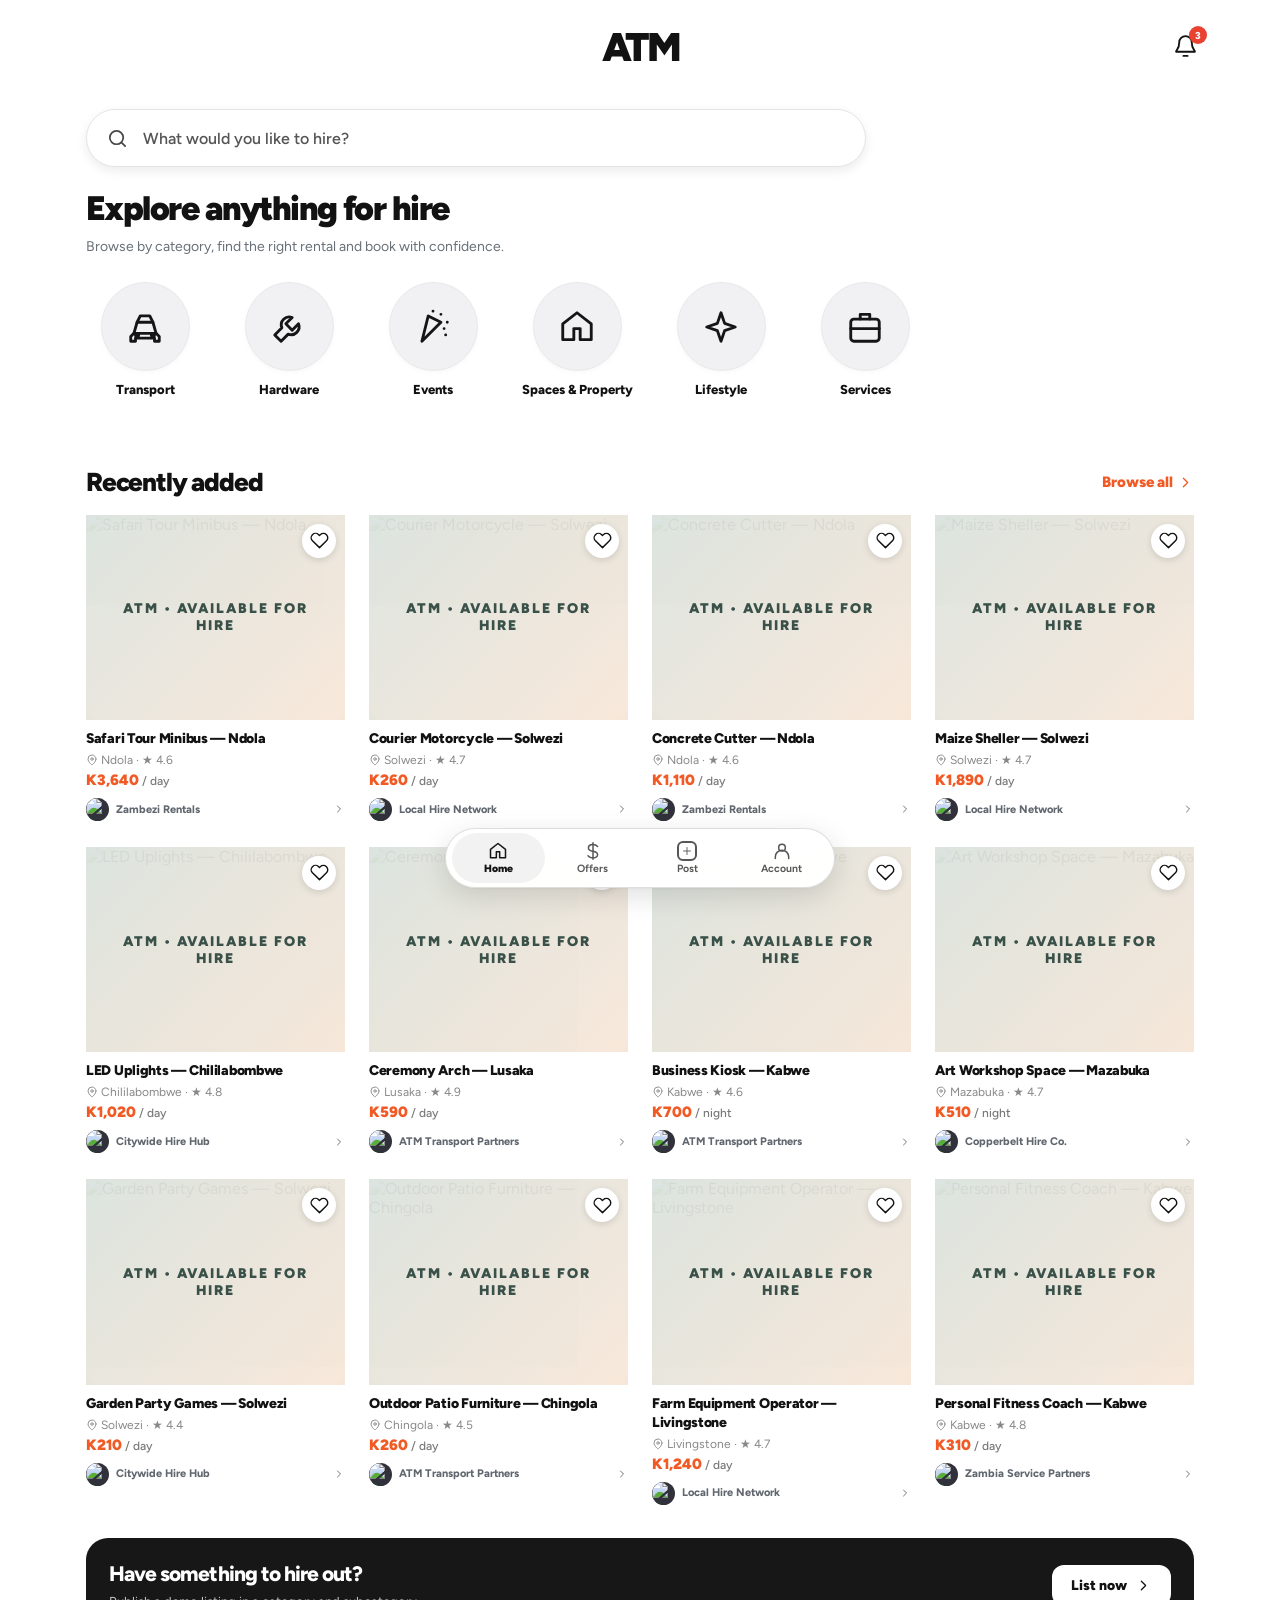
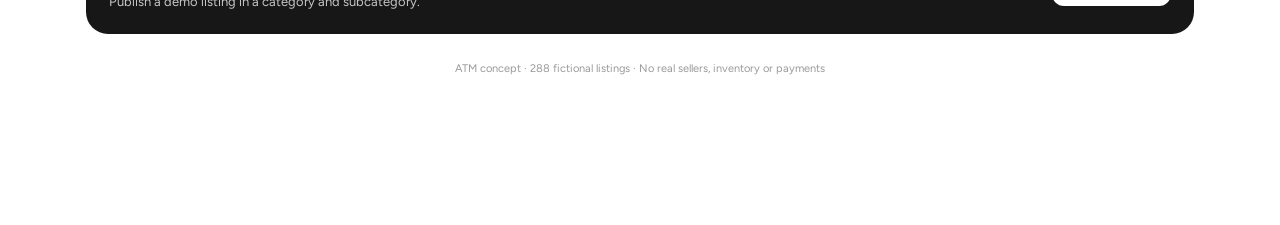
==== commit 4911dd40: "release(v20): deliver circular Home categories with refreshed asset version" ====
--- a/index.html
+++ b/index.html
@@ -5,7 +5,7 @@
   <meta name="viewport" content="width=device-width, initial-scale=1, viewport-fit=cover">
   <meta name="theme-color" content="#ffffff">
   <meta name="color-scheme" content="only light">
-  <meta name="atm-build" content="atm-v19-photo-polish-20261119">
+  <meta name="atm-build" content="atm-v20-circle-categories-20261119">
   <meta name="description" content="ATM — Everything you need, available to hire. Explore Zambia's rental marketplace.">
   <meta property="og:title" content="ATM | Anything to Hire Marketplace">
   <meta property="og:description" content="Explore and hire vehicles, event equipment, tools and more across Zambia.">
@@ -13,16 +13,16 @@
   <link rel="preconnect" href="https://fonts.googleapis.com">
   <link rel="preconnect" href="https://fonts.gstatic.com" crossorigin>
   <link href="https://fonts.googleapis.com/css2?family=Figtree:wght@400;500;600;700;800;900&display=swap" rel="stylesheet">
-  <link rel="stylesheet" href="styles.css?v=atm-v19-photo-polish-20261119">
+  <link rel="stylesheet" href="styles.css?v=atm-v20-circle-categories-20261119">
   <link rel="icon" href="favicon.svg" type="image/svg+xml">
 </head>
 <body>
   <div id="app"></div>
   <div id="toast" role="status" aria-live="polite"></div>
-  <script src="data.js?v=atm-v19-photo-polish-20261119"></script>
-  <script src="taxonomy.js?v=atm-v19-photo-polish-20261119"></script>
-  <script src="media.js?v=atm-v19-photo-polish-20261119"></script>
-  <script src="rental-flow.js?v=atm-v19-photo-polish-20261119"></script>
-  <script src="app.js?v=atm-v19-photo-polish-20261119"></script>
+  <script src="data.js?v=atm-v20-circle-categories-20261119"></script>
+  <script src="taxonomy.js?v=atm-v20-circle-categories-20261119"></script>
+  <script src="media.js?v=atm-v20-circle-categories-20261119"></script>
+  <script src="rental-flow.js?v=atm-v20-circle-categories-20261119"></script>
+  <script src="app.js?v=atm-v20-circle-categories-20261119"></script>
 </body>
 </html>
--- a/styles.css
+++ b/styles.css
@@ -879,3 +879,52 @@
 .atm-v15-map-preview iframe{width:100%;height:100%;border:0;filter:saturate(.75)}
 .atm-v15-map-preview>div{position:absolute;bottom:0;left:0;right:0;padding:8px 10px;font-size:10px;font-weight:800;background:#111d;color:#fff}
 @media(max-width:350px){.atm-v15-calendar-grid .atm-v15-day{height:35px}.atm-v15-map-preview{height:170px}}
+
+
+/* ATM v20: restore the original circular, horizontally swipeable Home categories.
+   Keep all six v13 taxonomy entries and their subcategory routes unchanged. */
+.atm-home .atm-category-circle-rail{
+ display:flex;align-items:flex-start;gap:19px;overflow-x:auto;overscroll-behavior-x:contain;
+ padding:6px 2px 17px;margin:7px -2px 21px;scroll-snap-type:x proximity;
+ -webkit-overflow-scrolling:touch;scrollbar-width:none;
+}
+.atm-home .atm-category-circle-rail::-webkit-scrollbar{display:none}
+.atm-home .atm-category-circle-item{
+ display:flex;flex-direction:column;align-items:center;gap:9px;
+ flex:0 0 99px;min-width:0;scroll-snap-align:start;
+ background:transparent;border:0;padding:2px 0 5px;text-align:center;
+ color:#111;cursor:pointer;
+}
+.atm-home .atm-category-circle-icon{
+ width:76px;height:76px;border-radius:50%;display:grid;place-items:center;
+ background:#f1f1f3;border:1px solid #e8e8eb;color:#151515;
+ box-shadow:0 2px 5px #00000007;
+ transition:background .15s ease,transform .15s ease,border-color .15s ease;
+}
+.atm-home .atm-category-circle-icon svg{width:33px;height:33px;stroke-width:1.8}
+.atm-home .atm-category-circle-item strong{
+ display:block;max-width:100%;min-height:30px;font-size:12px;
+ line-height:1.25;font-weight:800;white-space:normal;overflow-wrap:normal;
+}
+.atm-home .atm-category-circle-item:hover .atm-category-circle-icon{
+ background:#fff0e8;border-color:#faab80;transform:translateY(-2px);
+}
+.atm-home .atm-category-circle-item:focus-visible{outline:3px solid #e96b27;outline-offset:2px;border-radius:14px}
+@media(min-width:680px){
+ .atm-home .atm-category-circle-rail{gap:26px;padding-bottom:19px}
+ .atm-home .atm-category-circle-item{flex-basis:118px;gap:11px}
+ .atm-home .atm-category-circle-icon{width:89px;height:89px}
+ .atm-home .atm-category-circle-icon svg{width:38px;height:38px}
+ .atm-home .atm-category-circle-item strong{font-size:13px}
+}
+@media(max-width:380px){
+ .atm-home .atm-category-circle-rail{gap:10px;padding-bottom:12px}
+ .atm-home .atm-category-circle-item{flex-basis:84px;gap:7px}
+ .atm-home .atm-category-circle-icon{width:64px;height:64px}
+ .atm-home .atm-category-circle-icon svg{width:29px;height:29px}
+ .atm-home .atm-category-circle-item strong{font-size:11px}
+}
+@media(prefers-reduced-motion:reduce){
+ .atm-home .atm-category-circle-icon{transition:none}
+ .atm-home .atm-category-circle-item:hover .atm-category-circle-icon{transform:none}
+}
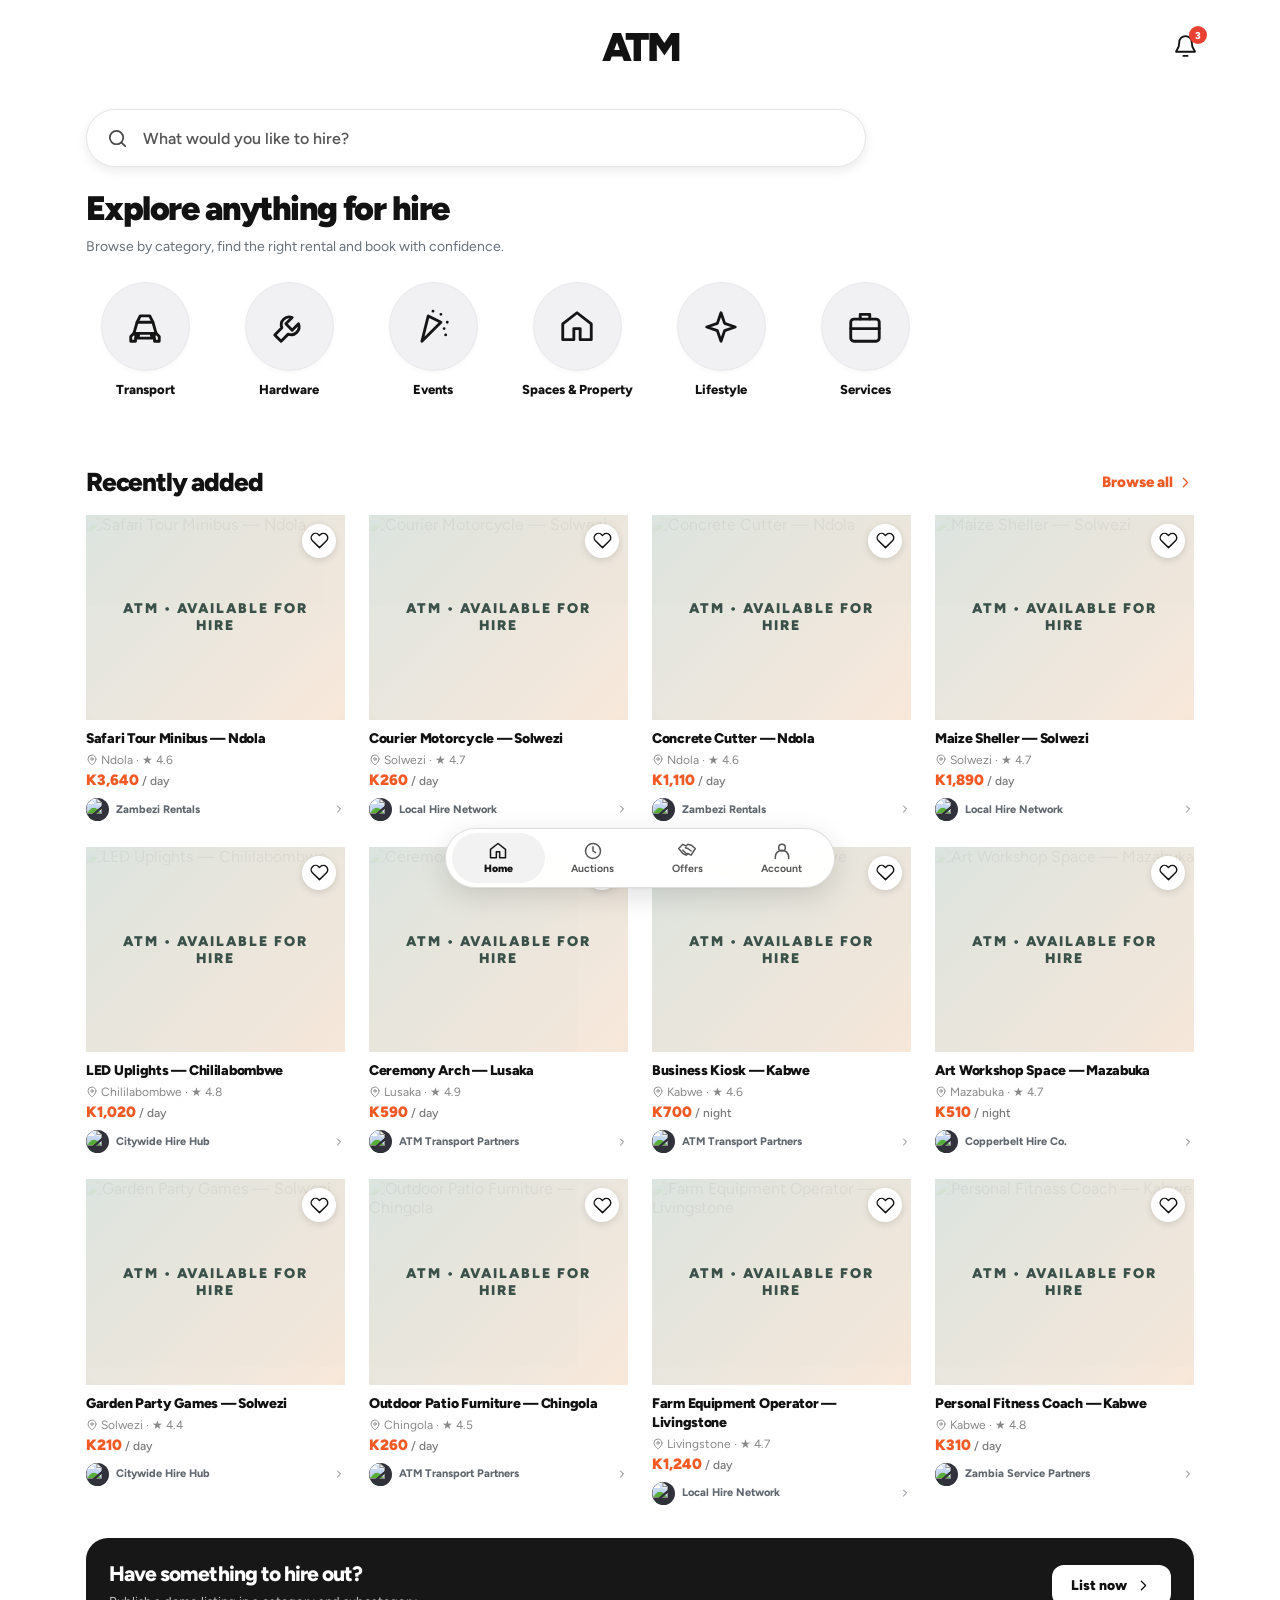
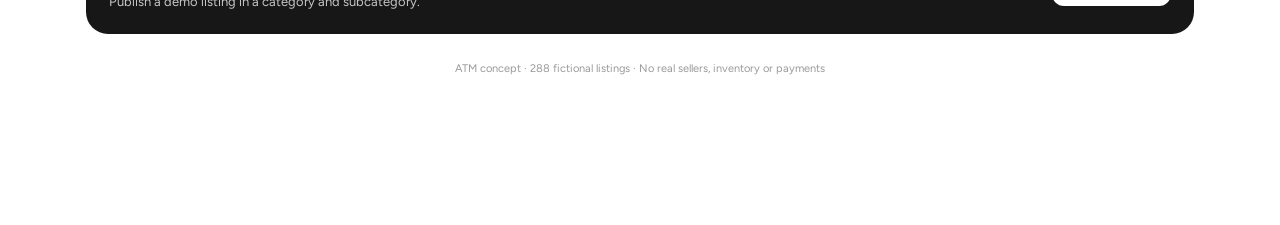
==== commit cb3956a7: "build: load buyer seller auction model and styles" ====
--- a/index.html
+++ b/index.html
@@ -5,7 +5,7 @@
   <meta name="viewport" content="width=device-width, initial-scale=1, viewport-fit=cover">
   <meta name="theme-color" content="#ffffff">
   <meta name="color-scheme" content="only light">
-  <meta name="atm-build" content="atm-v20-circle-categories-20261119">
+  <meta name="atm-build" content="atm-v21-modes-auctions-20261122">
   <meta name="description" content="ATM — Everything you need, available to hire. Explore Zambia's rental marketplace.">
   <meta property="og:title" content="ATM | Anything to Hire Marketplace">
   <meta property="og:description" content="Explore and hire vehicles, event equipment, tools and more across Zambia.">
@@ -13,16 +13,18 @@
   <link rel="preconnect" href="https://fonts.googleapis.com">
   <link rel="preconnect" href="https://fonts.gstatic.com" crossorigin>
   <link href="https://fonts.googleapis.com/css2?family=Figtree:wght@400;500;600;700;800;900&display=swap" rel="stylesheet">
-  <link rel="stylesheet" href="styles.css?v=atm-v20-circle-categories-20261119">
+  <link rel="stylesheet" href="styles.css?v=atm-v21-modes-auctions-20261122">
+  <link rel="stylesheet" href="atm-auctions.css?v=atm-v21-modes-auctions-20261122">
   <link rel="icon" href="favicon.svg" type="image/svg+xml">
 </head>
 <body>
   <div id="app"></div>
   <div id="toast" role="status" aria-live="polite"></div>
-  <script src="data.js?v=atm-v20-circle-categories-20261119"></script>
-  <script src="taxonomy.js?v=atm-v20-circle-categories-20261119"></script>
-  <script src="media.js?v=atm-v20-circle-categories-20261119"></script>
-  <script src="rental-flow.js?v=atm-v20-circle-categories-20261119"></script>
-  <script src="app.js?v=atm-v20-circle-categories-20261119"></script>
+  <script src="data.js?v=atm-v21-modes-auctions-20261122"></script>
+  <script src="taxonomy.js?v=atm-v21-modes-auctions-20261122"></script>
+  <script src="media.js?v=atm-v21-modes-auctions-20261122"></script>
+  <script src="rental-flow.js?v=atm-v21-modes-auctions-20261122"></script>
+  <script src="atm-auctions.js?v=atm-v21-modes-auctions-20261122"></script>
+  <script src="app.js?v=atm-v21-modes-auctions-20261122"></script>
 </body>
 </html>
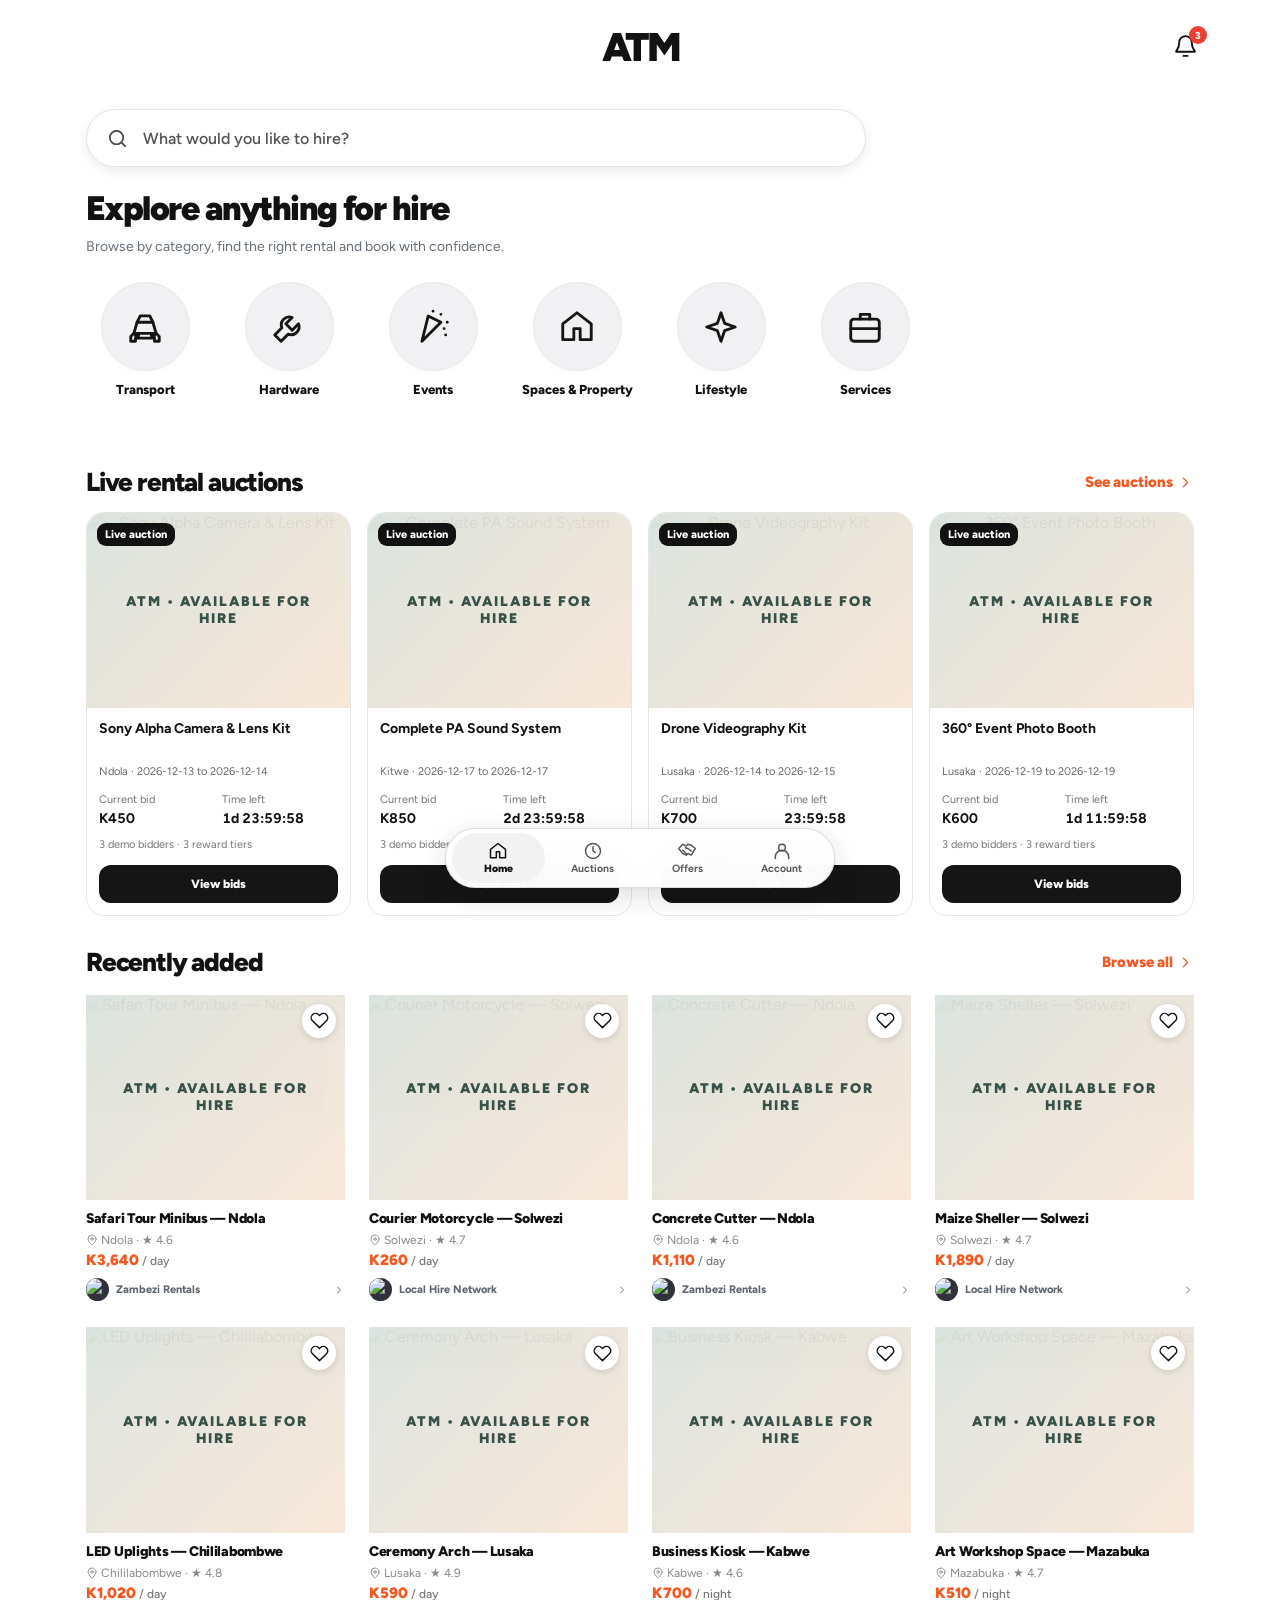
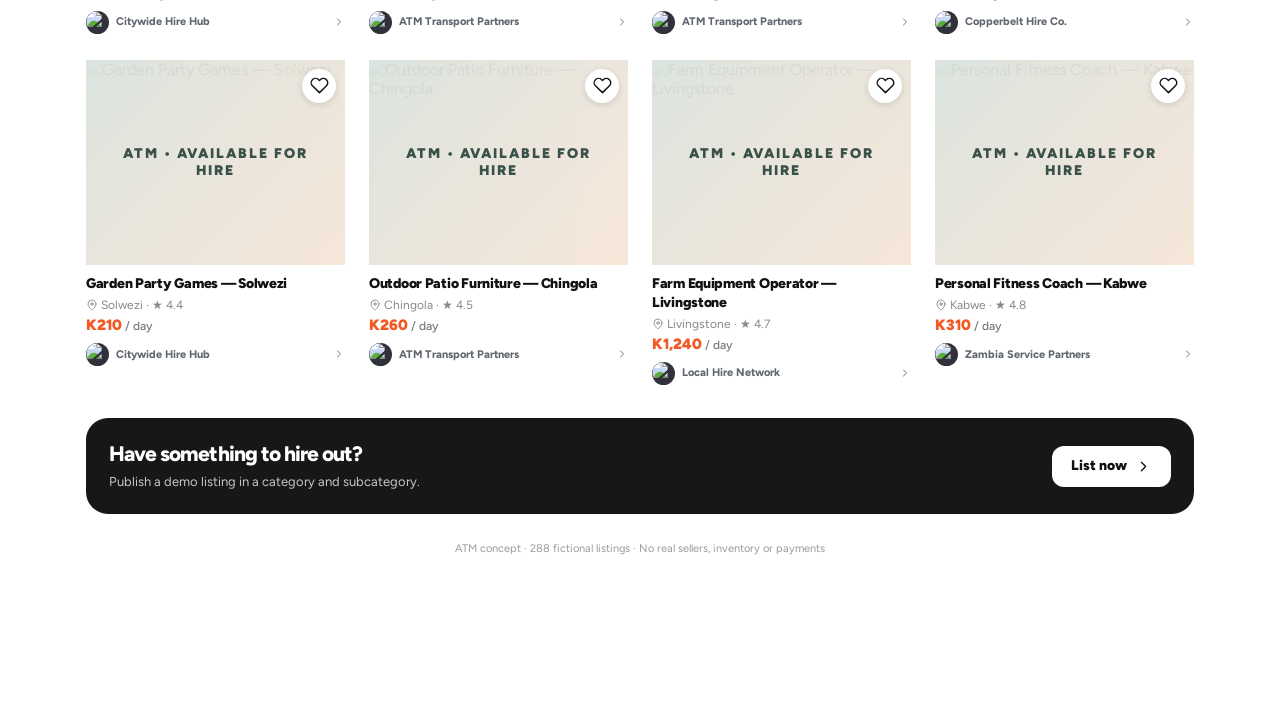
==== commit 6f74e972: "build: refresh GitHub Pages asset versions for new account beta entry" ====
--- a/index.html
+++ b/index.html
@@ -5,7 +5,7 @@
   <meta name="viewport" content="width=device-width, initial-scale=1, viewport-fit=cover">
   <meta name="theme-color" content="#ffffff">
   <meta name="color-scheme" content="only light">
-  <meta name="atm-build" content="atm-v21-modes-auctions-20261122">
+  <meta name="atm-build" content="atm-v22-live-beta-20261122">
   <meta name="description" content="ATM — Everything you need, available to hire. Explore Zambia's rental marketplace.">
   <meta property="og:title" content="ATM | Anything to Hire Marketplace">
   <meta property="og:description" content="Explore and hire vehicles, event equipment, tools and more across Zambia.">
@@ -13,18 +13,18 @@
   <link rel="preconnect" href="https://fonts.googleapis.com">
   <link rel="preconnect" href="https://fonts.gstatic.com" crossorigin>
   <link href="https://fonts.googleapis.com/css2?family=Figtree:wght@400;500;600;700;800;900&display=swap" rel="stylesheet">
-  <link rel="stylesheet" href="styles.css?v=atm-v21-modes-auctions-20261122">
-  <link rel="stylesheet" href="atm-auctions.css?v=atm-v21-modes-auctions-20261122">
+  <link rel="stylesheet" href="styles.css?v=atm-v22-live-beta-20261122">
+  <link rel="stylesheet" href="atm-auctions.css?v=atm-v22-live-beta-20261122">
   <link rel="icon" href="favicon.svg" type="image/svg+xml">
 </head>
 <body>
   <div id="app"></div>
   <div id="toast" role="status" aria-live="polite"></div>
-  <script src="data.js?v=atm-v21-modes-auctions-20261122"></script>
-  <script src="taxonomy.js?v=atm-v21-modes-auctions-20261122"></script>
-  <script src="media.js?v=atm-v21-modes-auctions-20261122"></script>
-  <script src="rental-flow.js?v=atm-v21-modes-auctions-20261122"></script>
-  <script src="atm-auctions.js?v=atm-v21-modes-auctions-20261122"></script>
-  <script src="app.js?v=atm-v21-modes-auctions-20261122"></script>
+  <script src="data.js?v=atm-v22-live-beta-20261122"></script>
+  <script src="taxonomy.js?v=atm-v22-live-beta-20261122"></script>
+  <script src="media.js?v=atm-v22-live-beta-20261122"></script>
+  <script src="rental-flow.js?v=atm-v22-live-beta-20261122"></script>
+  <script src="atm-auctions.js?v=atm-v22-live-beta-20261122"></script>
+  <script src="app.js?v=atm-v22-live-beta-20261122"></script>
 </body>
 </html>
--- a/atm-auctions.css
+++ b/atm-auctions.css
@@ -0,0 +1,88 @@
+/* ATM v21 — Buyer/Seller workspaces and browser-local timed auctions */
+.atm-mode-switch{margin:18px 0 22px;padding:14px;border:1px solid #e3e3e3;background:#fff;border-radius:20px}
+.atm-mode-title{font-size:12px;color:#6b6b6b;letter-spacing:.04em;text-transform:uppercase;font-weight:800;display:block;margin-bottom:10px}
+.atm-mode-options{display:grid;grid-template-columns:1fr 1fr;gap:8px;padding:5px;border-radius:14px;background:#f5f5f5}
+.atm-mode-options button{border:0;border-radius:11px;background:transparent;display:flex;gap:7px;align-items:center;justify-content:center;font:800 14px Figtree,system-ui,sans-serif;padding:12px 6px;color:#666;cursor:pointer}
+.atm-mode-options button svg{width:18px;height:18px}
+.atm-mode-options button.active{background:#111;color:#fff;box-shadow:0 3px 14px #1112}
+.atm-demo-alert{border:1px solid #dedede;border-radius:13px;padding:12px 14px;margin:16px 0;color:#525252;background:#fafafa;font-size:13px;line-height:1.5}
+.atm-demo-alert svg{width:16px;height:16px;vertical-align:-3px;margin-right:5px}
+.atm-home-auctions{margin:20px 0 28px}.atm-home-auctions .section-head{margin-bottom:12px}
+.atm-auction-grid{display:grid;grid-template-columns:repeat(2,minmax(0,1fr));gap:12px;margin:14px 0 26px}
+.atm-auction-card{min-width:0;background:#fff;border:1px solid #e6e6e6;border-radius:18px;overflow:hidden;display:flex;flex-direction:column}
+.atm-auction-media{display:block;width:100%;height:150px;position:relative;border:0;padding:0;background:#f4f4f4;cursor:pointer}
+.atm-auction-thumb{width:100%;height:100%;object-fit:cover;display:block}
+.atm-auction-tag{position:absolute;left:10px;top:10px;border-radius:9px;background:#121212;color:#fff;font-size:11px;font-weight:800;padding:5px 8px}
+.atm-auction-body{padding:12px;display:flex;flex:1;flex-direction:column;gap:6px}
+.atm-auction-body>strong{font-size:14px;line-height:1.3;min-height:38px}
+.atm-auction-body>small{color:#686868;font-size:11px;line-height:1.45}
+.atm-auction-metrics{display:grid;grid-template-columns:1fr 1fr;gap:6px;margin-top:7px}
+.atm-auction-metrics>div{min-width:0}
+.atm-auction-metrics small,.atm-auction-summary small{display:block;font-size:11px;color:#737373;line-height:1.4}
+.atm-auction-metrics strong{font-size:14px;font-variant-numeric:tabular-nums;white-space:nowrap}
+.atm-auction-meta{font-size:11px;color:#777;margin:5px 0 8px}
+.atm-auction-card .btn{font-size:12px;min-height:38px;margin-top:auto}
+.atm-auctions-page{padding-bottom:105px}.atm-auctions-page h2{font-size:20px;margin:18px 0 8px}
+.atm-auction-eyebrow{font-size:11px;font-weight:900;letter-spacing:.07em;color:#e46c15}
+.atm-auction-detail{padding-bottom:120px;max-width:850px;margin-inline:auto}
+.atm-auction-detail .page-top h1{font-size:clamp(22px,5vw,34px);margin-top:6px}
+.atm-auction-hero{border-radius:20px;overflow:hidden;background:#f2f2f2;position:relative;margin:14px 0 20px}
+.atm-auction-detail-photo{width:100%;height:275px;object-fit:cover;display:block}
+.atm-gallery-link{position:absolute;right:10px;bottom:10px;background:#fff;border:none;border-radius:11px;padding:9px 12px;display:flex;align-items:center;gap:5px;font-size:12px;font-weight:800;cursor:pointer}
+.atm-gallery-link svg{width:15px;height:15px}
+.atm-auction-summary{display:grid;grid-template-columns:1.15fr .8fr 1fr;border:1px solid #e8e8e8;border-radius:17px;background:#fff;overflow:hidden}
+.atm-auction-summary>div{min-width:0;padding:13px 11px;border-right:1px solid #e8e8e8}
+.atm-auction-summary>div:last-child{border-right:0}
+.atm-auction-summary strong{display:block;font-size:clamp(14px,4vw,22px);font-variant-numeric:tabular-nums;overflow-wrap:anywhere;margin-top:4px}
+.atm-auction-conditions{font-size:12px;color:#575757;line-height:1.7;margin:14px 0 24px}
+.atm-bid-composer{border:1px solid #e5e5e5;border-radius:20px;padding:18px;background:#fff;margin-bottom:24px}
+.atm-bid-head{display:flex;align-items:center;justify-content:space-between;gap:10px;margin-bottom:19px}
+.atm-bid-head h2{font-size:20px;margin:0}
+.atm-bid-head strong{font-size:29px;font-weight:900;font-variant-numeric:tabular-nums;white-space:nowrap}
+.atm-bid-slider{width:100%;height:24px;accent-color:#ef7417;cursor:pointer}
+.atm-bid-range{display:flex;justify-content:space-between;color:#777;font-size:12px;margin:0 0 22px;font-variant-numeric:tabular-nums}
+.atm-bid-composer h3{font-size:17px;margin:16px 0 10px}
+.atm-perks{display:grid;gap:9px}
+.atm-perk{border:1px solid #e5e5e5;border-radius:13px;padding:12px;display:flex;align-items:center;gap:11px;opacity:.7;transition:border-color .18s,background-color .18s,opacity .18s}
+.atm-perk.unlocked{opacity:1;border-color:#ffc99a;background:#fff7f0}
+.atm-perk>svg{width:20px;height:20px;flex-shrink:0}
+.atm-perk.unlocked>svg{color:#c85c11}
+.atm-perk>span{display:flex;flex-direction:column;gap:3px}
+.atm-perk strong{font-size:13px}.atm-perk small{font-size:11px;color:#696969}
+.atm-bid-explainer{color:#696969;font-size:12px;line-height:1.55;margin:16px 0}
+.atm-bid-composer .btn{margin:10px 0}
+.atm-demo-competitor{width:100%;border:0;background:transparent;color:#555;font-size:12px;text-decoration:underline;padding:10px;cursor:pointer}
+.atm-bid-history{border-top:1px solid #e6e6e6;padding-top:22px;margin-top:24px}
+.atm-bid-history h2{font-size:22px;margin-bottom:7px}.atm-bid-history>p{font-size:13px;color:#666}
+.atm-bid-row{display:flex;justify-content:space-between;gap:10px;align-items:center;flex-wrap:wrap;padding:12px 2px;border-bottom:1px solid #eee}
+.atm-bid-row span:first-child{font-size:13px;font-weight:700;display:flex;flex-direction:column;gap:4px}.atm-bid-row small{font-size:11px;color:#888;font-weight:400}
+.atm-bid-row>strong{margin-left:auto;font-variant-numeric:tabular-nums}
+.atm-leading-label{font-size:10px;background:#111;color:#fff;border-radius:8px;padding:4px 7px}
+.atm-win-panel{border-radius:17px;padding:22px;background:#faf6f0;border:1px solid #efdfcb;margin:17px 0}
+.atm-win-panel h2{font-size:22px;margin:0 0 6px}.atm-win-panel p{color:#555;font-size:14px;line-height:1.5}
+.atm-my-bid{border-bottom:1px solid #e7e7e7;padding:16px 0;display:flex;justify-content:space-between;gap:14px;align-items:flex-start}
+.atm-my-bid>div:first-child{display:flex;flex-direction:column;gap:7px;flex:1}.atm-my-bid strong{font-size:15px}.atm-my-bid small{font-size:12px;color:#737373}
+.atm-my-bid>div:last-child{display:flex;flex-direction:column;gap:6px}
+.atm-seller-dashboard{padding-bottom:110px}
+.atm-stat-dashboard{display:grid;grid-template-columns:repeat(3,minmax(0,1fr));gap:9px;margin:15px 0 20px}
+.atm-stat-dashboard>div{border:1px solid #e7e7e7;background:#fff;border-radius:14px;padding:15px 10px}
+.atm-stat-dashboard strong{font-size:24px;font-weight:900;display:block}.atm-stat-dashboard small{color:#666;font-size:11px}
+.atm-seller-actions{display:flex;gap:9px;flex-wrap:wrap;margin:13px 0 25px}
+.atm-dashboard-heading{display:flex;align-items:center;justify-content:space-between;gap:12px}
+.atm-dashboard-heading h2{font-size:20px}.atm-dashboard-heading button{border:0;background:none;cursor:pointer;color:#555;font-weight:700;display:flex;align-items:center;gap:4px}
+.atm-dashboard-heading svg{width:15px;height:15px}
+.atm-post-pricing{border:1px solid #e6e6e6;padding:16px;border-radius:17px;margin:18px 0}
+.atm-post-pricing h3{font-size:19px;margin:0 0 11px}.atm-post-pricing h4{font-size:15px;margin:17px 0 7px}
+.atm-auction-settings{margin-top:16px}
+.atm-auction-settings .form-row{margin:10px 0}
+.atm-perk-form{display:grid;grid-template-columns:minmax(95px,.6fr) minmax(0,1.4fr);gap:9px;margin:10px 0}
+@media(min-width:720px){.atm-auction-grid{grid-template-columns:repeat(3,minmax(0,1fr));gap:16px}.atm-auction-media{height:195px}.atm-auction-detail-photo{height:390px}.atm-home-auctions .atm-auction-grid{grid-template-columns:repeat(4,minmax(0,1fr))}}
+@media(max-width:375px){.atm-auction-body{padding:10px}.atm-auction-metrics strong{font-size:12px}.atm-auction-summary>div{padding:11px 7px}.atm-auction-summary strong{font-size:13px}.atm-perk-form{grid-template-columns:1fr}}
+@media(prefers-reduced-motion:reduce){.atm-perk{transition:none}}
+
+/* Separate real-account beta link, shown in the original demo account screen. */
+.atm-live-entry{display:flex;justify-content:space-between;align-items:center;gap:14px;text-decoration:none;border:1px solid #e8c8aa;background:#fff8f1;color:#171717;padding:15px 16px;border-radius:15px;margin:12px 0 20px}
+.atm-live-entry span:first-child{display:flex;flex-direction:column;gap:4px}
+.atm-live-entry strong{font-size:14px;font-weight:900}
+.atm-live-entry small{font-size:12px;color:#69625e;line-height:1.4}
+.atm-live-entry>span:last-child{font-size:27px;color:#b9601e}
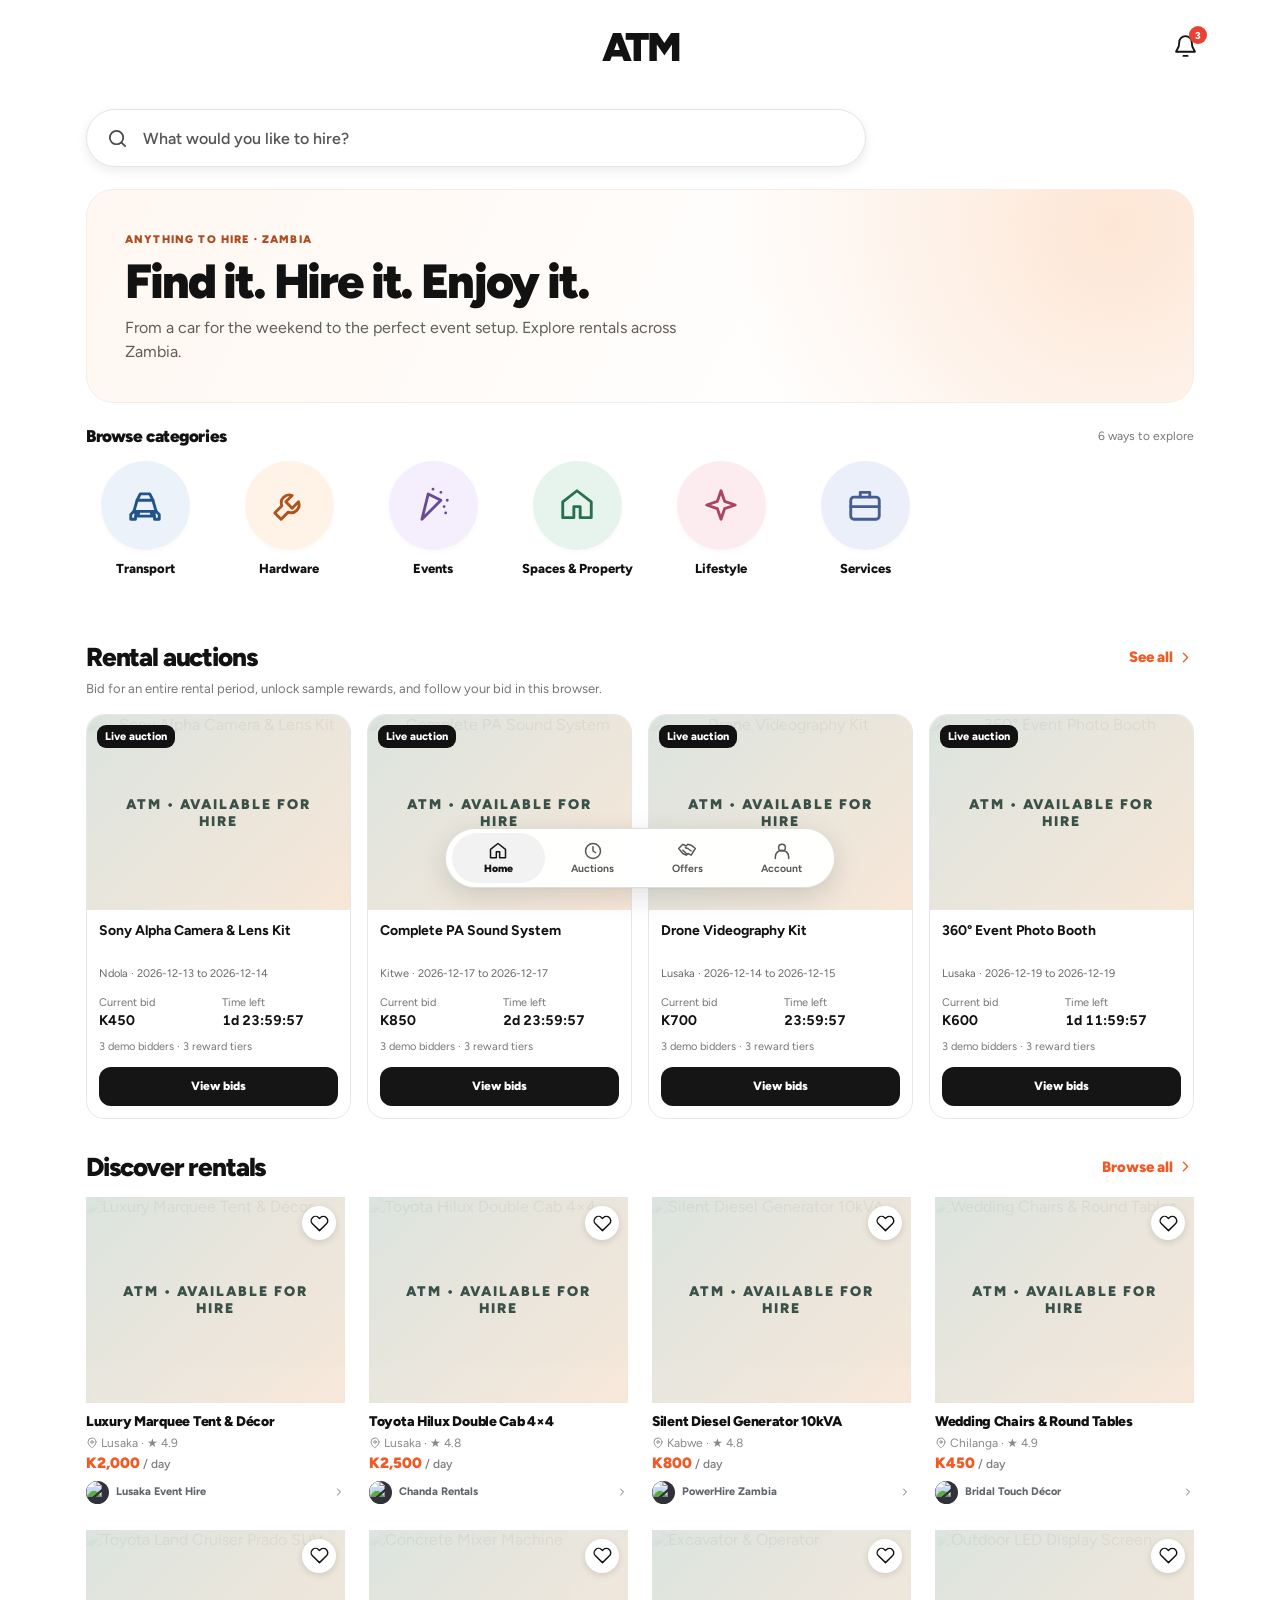
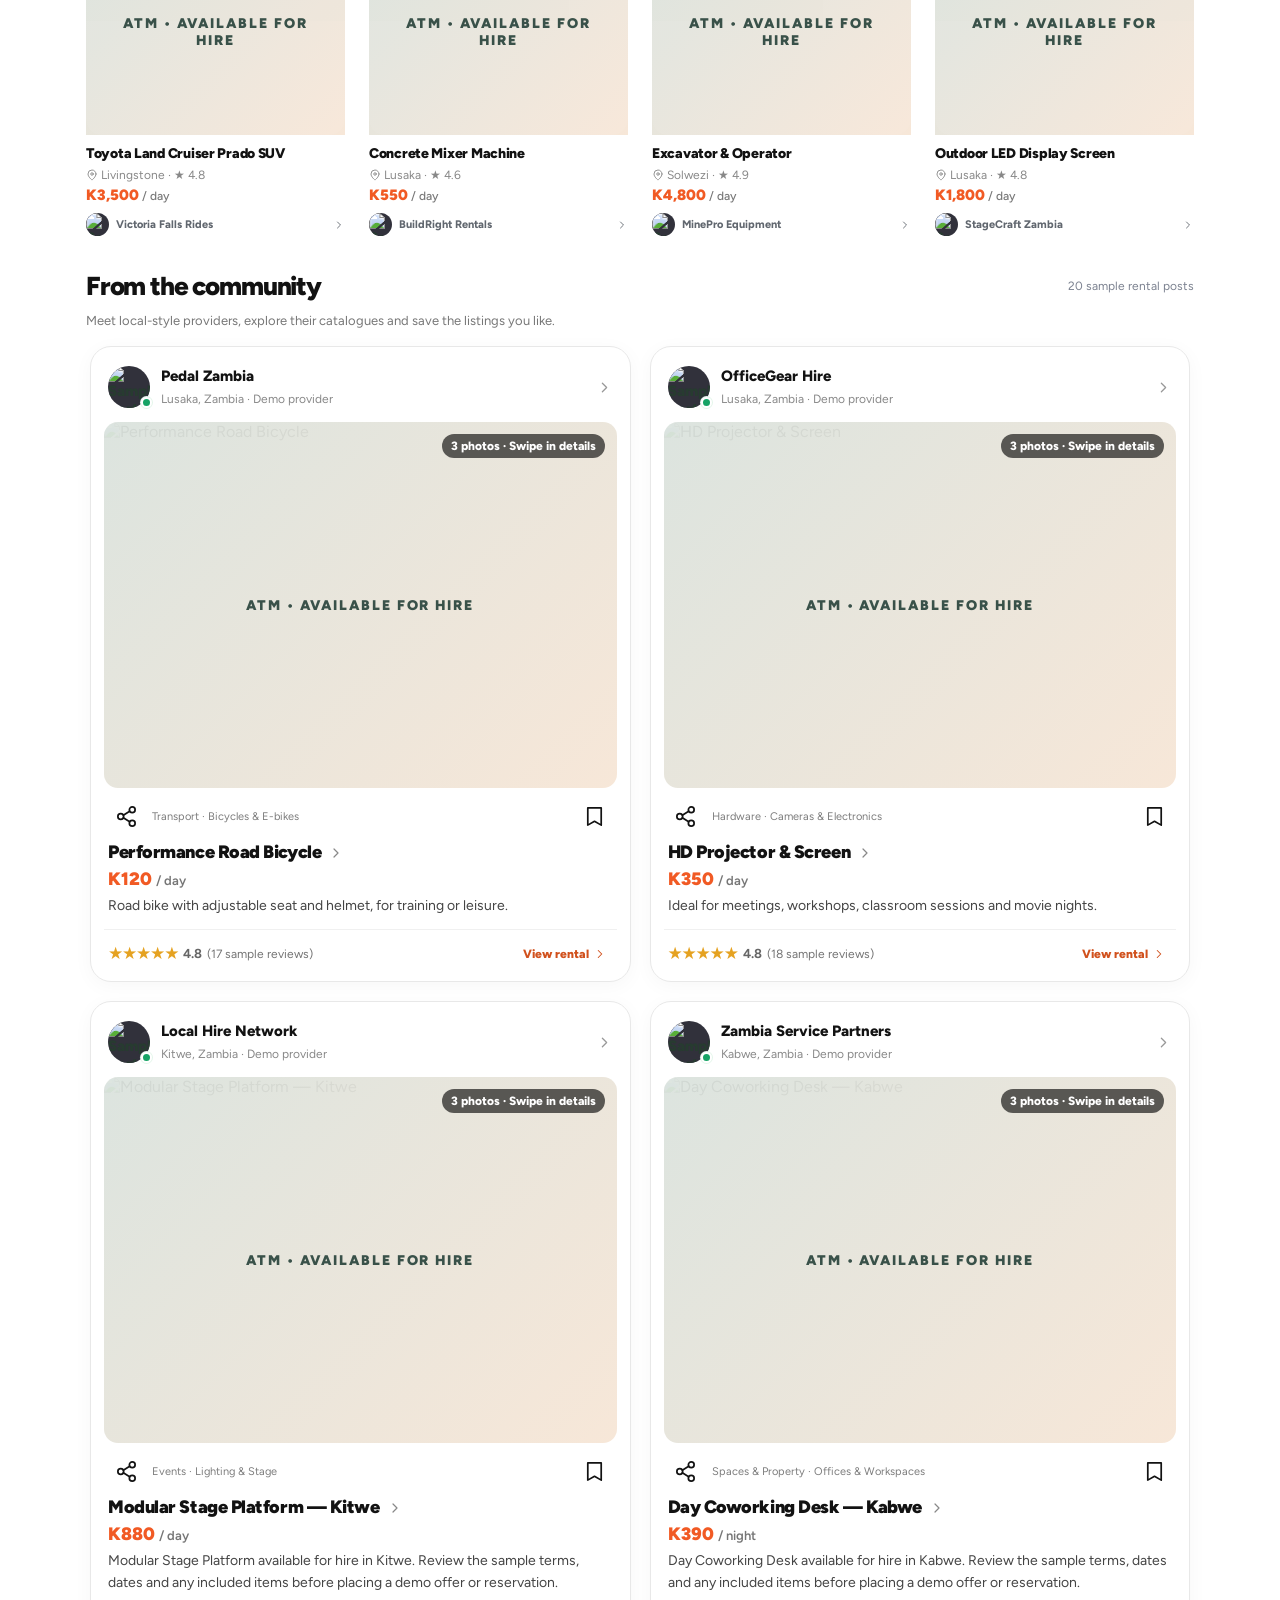
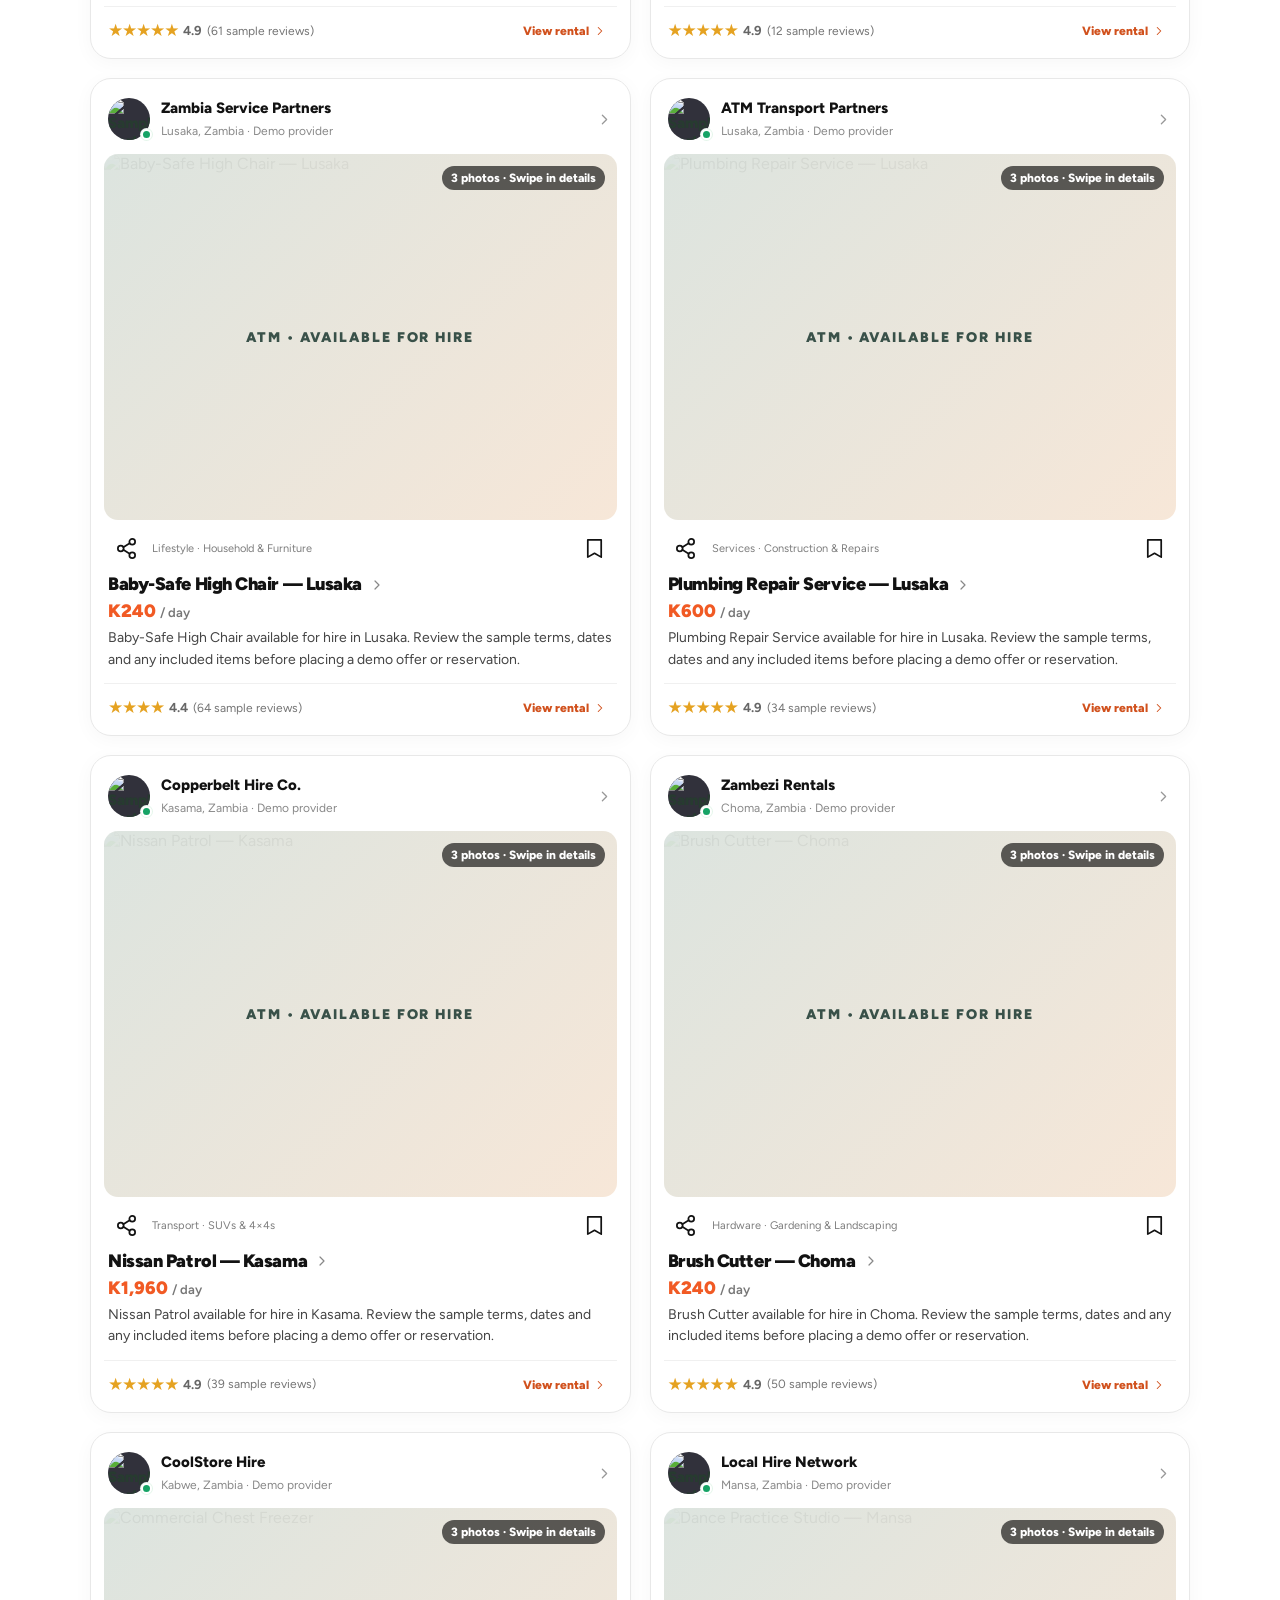
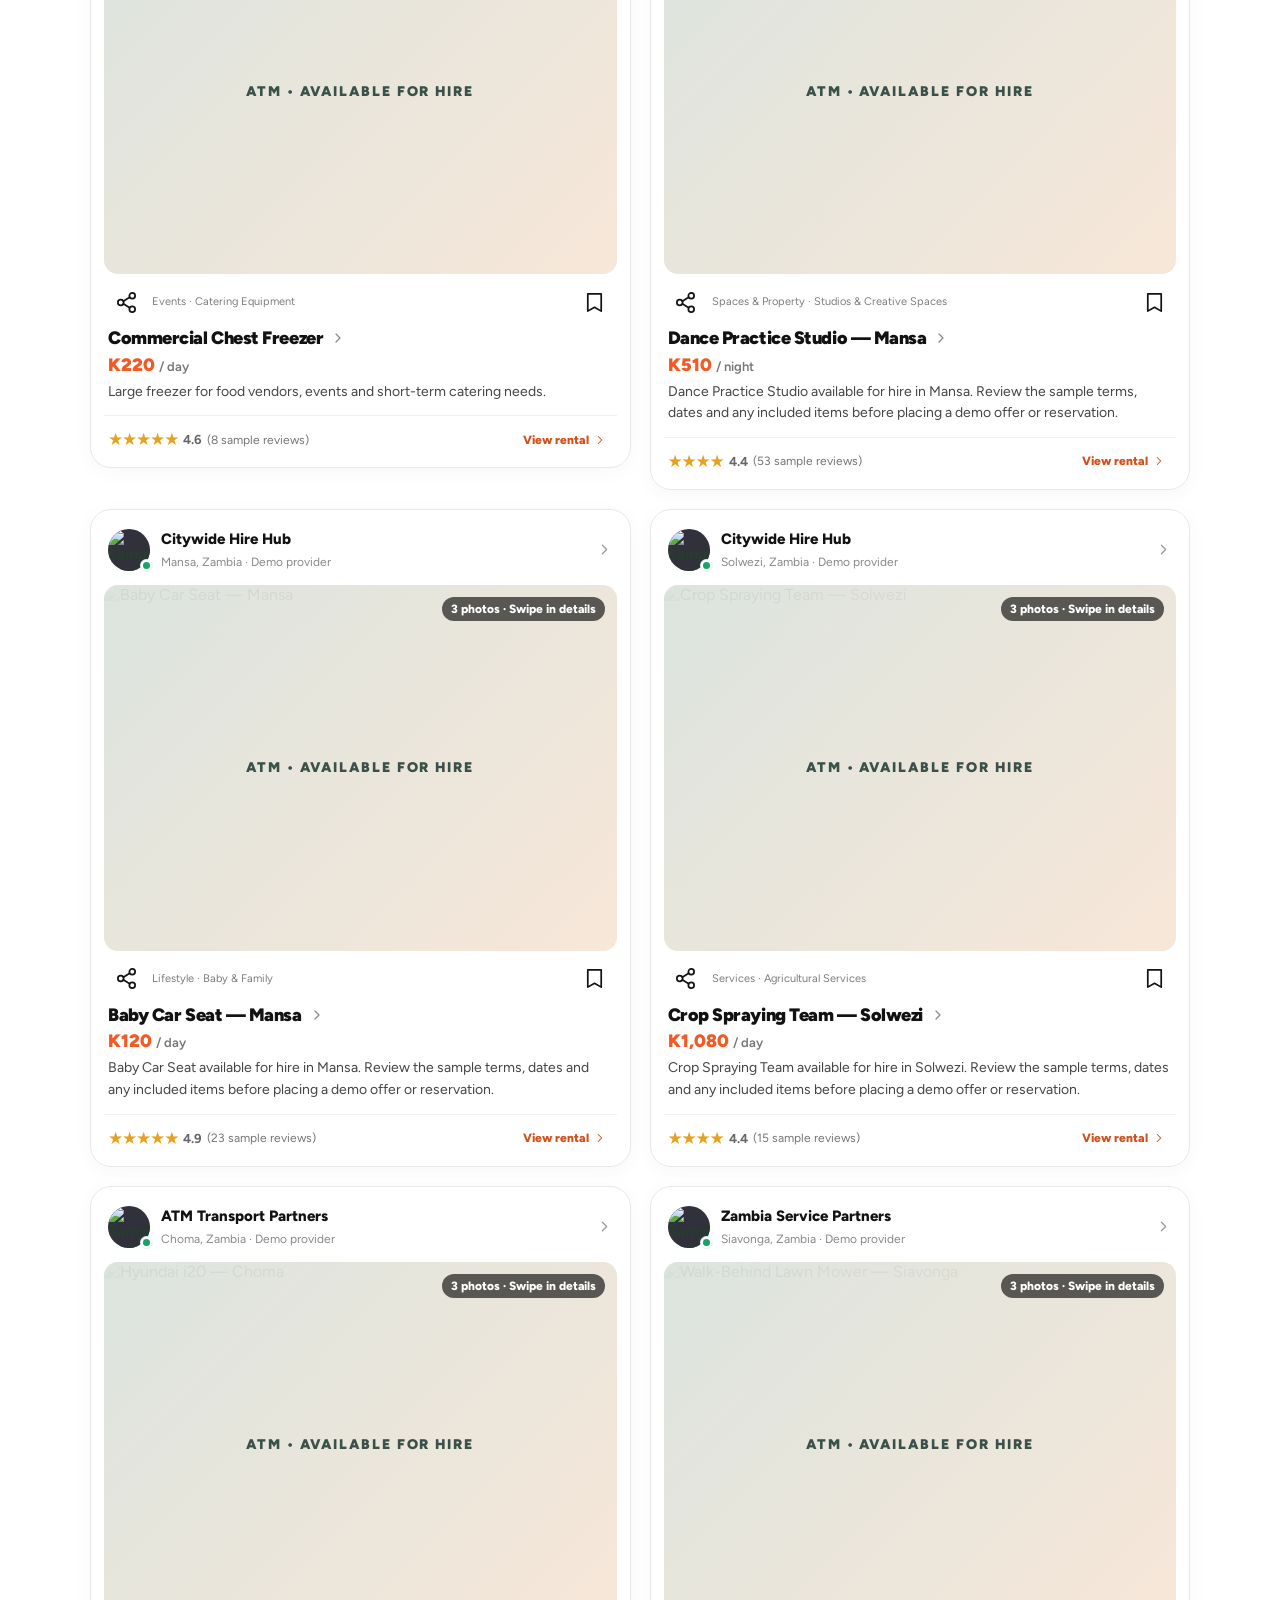
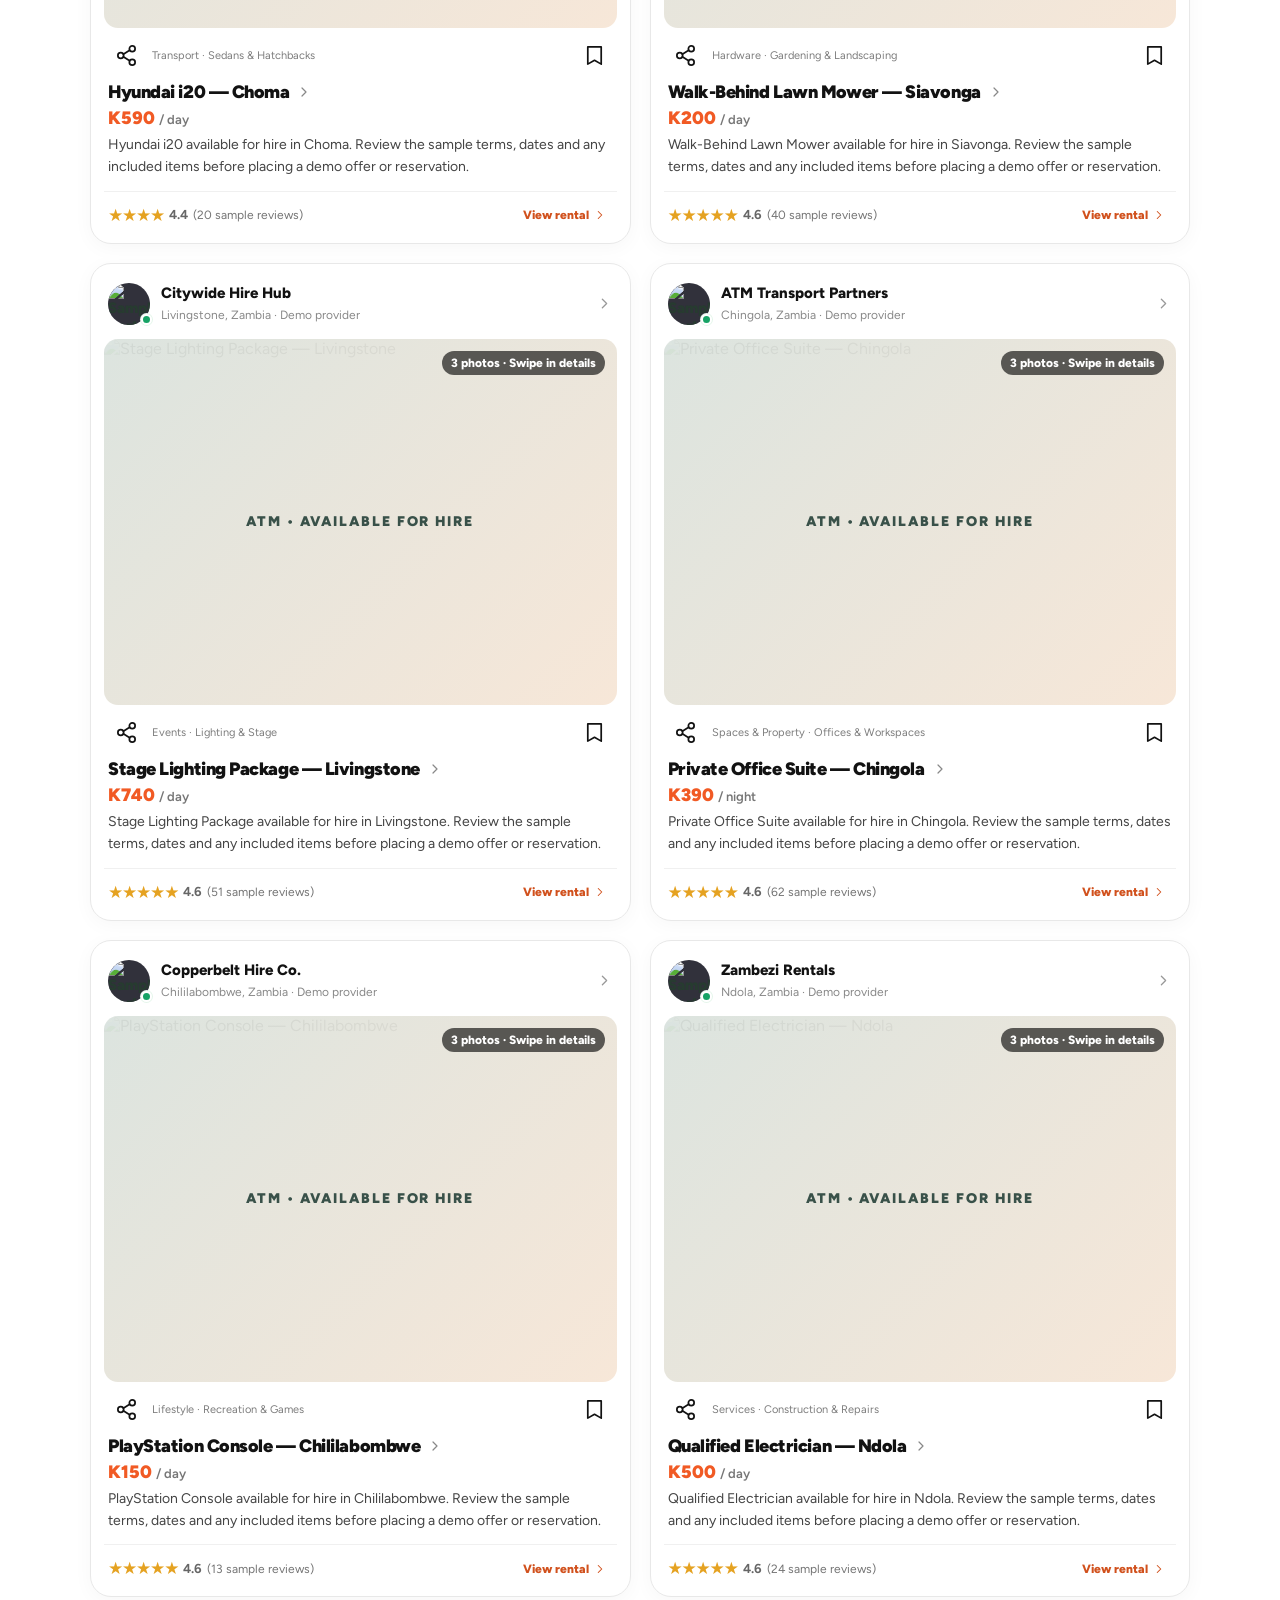
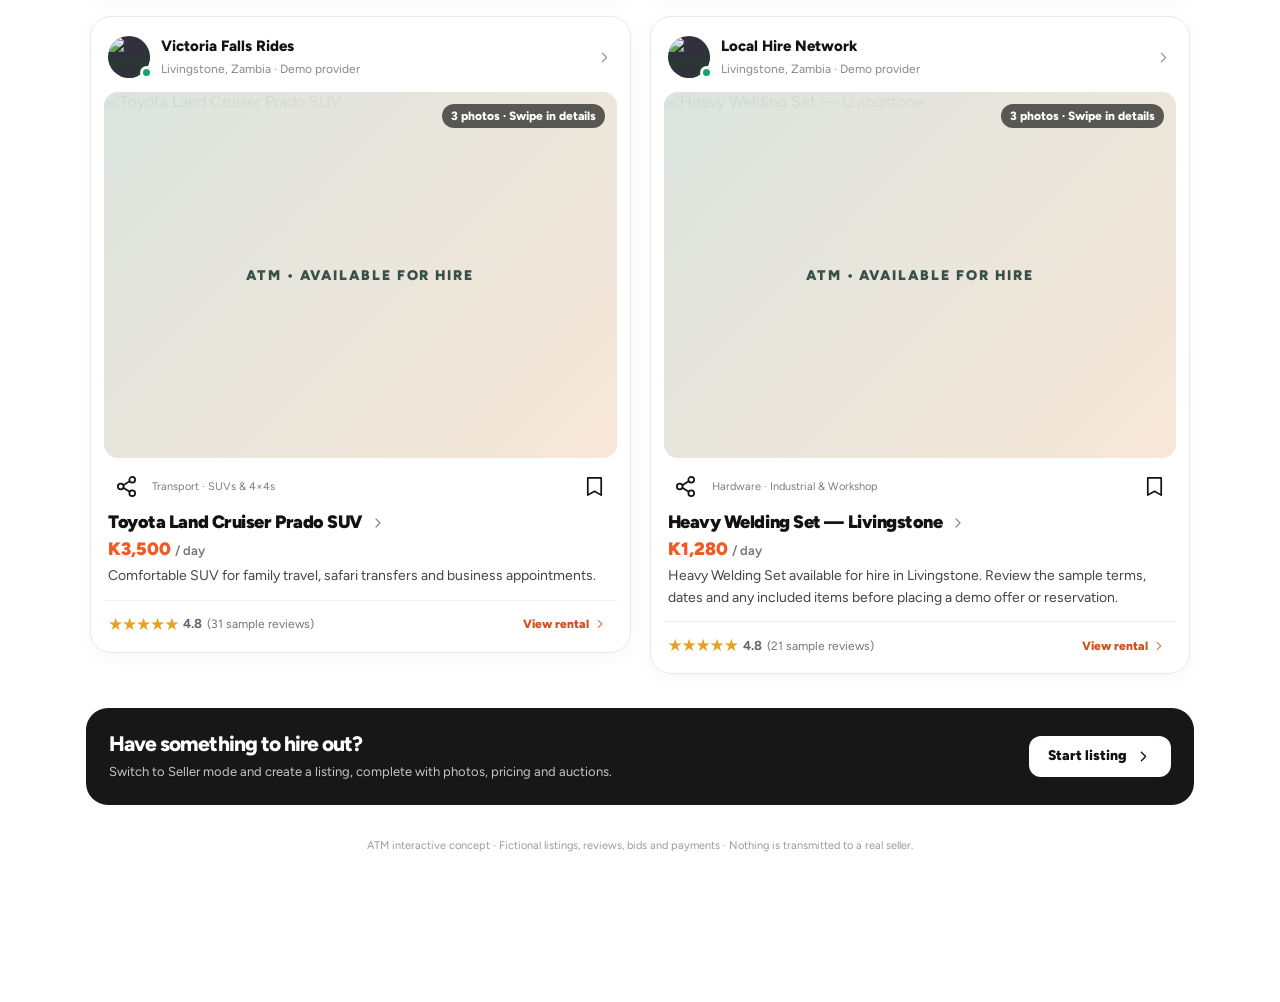
==== commit a5890da6: "chore(ui): bump static asset cache version for published ATM concept refresh" ====
--- a/index.html
+++ b/index.html
@@ -5,7 +5,7 @@
   <meta name="viewport" content="width=device-width, initial-scale=1, viewport-fit=cover">
   <meta name="theme-color" content="#ffffff">
   <meta name="color-scheme" content="only light">
-  <meta name="atm-build" content="atm-v22-live-beta-20261122">
+  <meta name="atm-build" content="atm-v23-concept-finish-20261122">
   <meta name="description" content="ATM — Everything you need, available to hire. Explore Zambia's rental marketplace.">
   <meta property="og:title" content="ATM | Anything to Hire Marketplace">
   <meta property="og:description" content="Explore and hire vehicles, event equipment, tools and more across Zambia.">
@@ -13,18 +13,18 @@
   <link rel="preconnect" href="https://fonts.googleapis.com">
   <link rel="preconnect" href="https://fonts.gstatic.com" crossorigin>
   <link href="https://fonts.googleapis.com/css2?family=Figtree:wght@400;500;600;700;800;900&display=swap" rel="stylesheet">
-  <link rel="stylesheet" href="styles.css?v=atm-v22-live-beta-20261122">
-  <link rel="stylesheet" href="atm-auctions.css?v=atm-v22-live-beta-20261122">
+  <link rel="stylesheet" href="styles.css?v=atm-v23-concept-finish-20261122">
+  <link rel="stylesheet" href="atm-auctions.css?v=atm-v23-concept-finish-20261122">
   <link rel="icon" href="favicon.svg" type="image/svg+xml">
 </head>
 <body>
   <div id="app"></div>
   <div id="toast" role="status" aria-live="polite"></div>
-  <script src="data.js?v=atm-v22-live-beta-20261122"></script>
-  <script src="taxonomy.js?v=atm-v22-live-beta-20261122"></script>
-  <script src="media.js?v=atm-v22-live-beta-20261122"></script>
-  <script src="rental-flow.js?v=atm-v22-live-beta-20261122"></script>
-  <script src="atm-auctions.js?v=atm-v22-live-beta-20261122"></script>
-  <script src="app.js?v=atm-v22-live-beta-20261122"></script>
+  <script src="data.js?v=atm-v23-concept-finish-20261122"></script>
+  <script src="taxonomy.js?v=atm-v23-concept-finish-20261122"></script>
+  <script src="media.js?v=atm-v23-concept-finish-20261122"></script>
+  <script src="rental-flow.js?v=atm-v23-concept-finish-20261122"></script>
+  <script src="atm-auctions.js?v=atm-v23-concept-finish-20261122"></script>
+  <script src="app.js?v=atm-v23-concept-finish-20261122"></script>
 </body>
 </html>
--- a/styles.css
+++ b/styles.css
@@ -928,3 +928,88 @@
  .atm-home .atm-category-circle-icon{transition:none}
  .atm-home .atm-category-circle-item:hover .atm-category-circle-icon{transform:none}
 }
+
+
+/* ATM v23 — final interactive concept home / community feed / photo posting.
+   Six CIRCULAR category choices remain the canonical home navigation. */
+.atm-home-heading{
+  padding:clamp(22px,4vw,38px);
+  margin:8px 0 17px;
+  border-radius:27px;
+  background:radial-gradient(circle at 93% 17%,rgba(249,178,126,.33),transparent 37%),
+             linear-gradient(118deg,#fff7f1 0%,#fff 72%);
+  border:1px solid #f4eee8;
+}
+.atm-home-heading .atm-home-eyebrow{
+  display:inline-block;
+  color:#ad4c21;
+  font-weight:900;
+  font-size:11px;
+  letter-spacing:.105em;
+  margin-bottom:10px;
+}
+.atm-home-heading h1{font-size:clamp(30px,4vw,48px);line-height:1.08;max-width:700px}
+.atm-home-heading p{max-width:580px;font-size:clamp(13px,1.6vw,16px);color:#635c57}
+.atm-home-section-heading{display:flex;justify-content:space-between;align-items:center;gap:10px;margin:23px 0 6px}
+.atm-home-section-heading strong{font-weight:900;font-size:17px;letter-spacing:-.025em}
+.atm-home-section-heading span{font-size:12px;color:#787878}
+.atm-home .atm-category-circle-rail{margin-bottom:26px}
+.atm-home .atm-category-circle-icon{border-color:transparent}
+.atm-home .atm-category-circle-item:nth-child(1) .atm-category-circle-icon{background:#ebf2fa;color:#22538b}
+.atm-home .atm-category-circle-item:nth-child(2) .atm-category-circle-icon{background:#fff2e7;color:#ad531c}
+.atm-home .atm-category-circle-item:nth-child(3) .atm-category-circle-icon{background:#f4eefd;color:#684b93}
+.atm-home .atm-category-circle-item:nth-child(4) .atm-category-circle-icon{background:#e7f4ed;color:#26704b}
+.atm-home .atm-category-circle-item:nth-child(5) .atm-category-circle-icon{background:#fcecf0;color:#a94464}
+.atm-home .atm-category-circle-item:nth-child(6) .atm-category-circle-icon{background:#ebeff9;color:#455c94}
+.atm-home .atm-category-circle-item:hover .atm-category-circle-icon{border-color:#f15a24;box-shadow:0 5px 15px #ef794422}
+.atm-home-section-copy{color:#777;font-size:13px;line-height:1.6;margin:-5px 0 14px}
+.atm-home .atm-home-auctions,.atm-home .atm-home-recent,.atm-home .atm-home-social{margin:27px 0 33px}
+.atm-home .section-head{margin:23px 0 15px}
+.atm-home-recent-grid{grid-template-columns:repeat(2,minmax(0,1fr))}
+.atm-home-feed{display:grid;grid-template-columns:repeat(2,minmax(0,1fr));align-items:start;gap:19px;max-width:1100px;margin:0 auto}
+.atm-home-feed .feed-card{margin:0;padding:13px;min-width:0;border-radius:21px;box-shadow:0 4px 20px rgba(0,0,0,.035)}
+.atm-home-feed .feed-author{width:100%;text-align:left;min-height:56px}
+.atm-home-feed .feed-author>svg{width:17px;height:17px;color:#999;flex:0 0 auto}
+.atm-home-feed .feed-photo-btn{cursor:pointer;width:100%;display:block;text-align:left;overflow:hidden;isolation:isolate}
+.atm-home-feed .feed-photo-btn:focus-visible{outline:3px solid var(--accent);outline-offset:2px}
+.atm-home-feed .feed-photo{width:100%;min-height:0;max-height:none;aspect-ratio:1.4;object-fit:cover;transition:transform .3s ease}
+.atm-home-feed .feed-photo-btn:hover .feed-photo{transform:scale(1.03)}
+.atm-home-feed .photo-counter{pointer-events:none}
+.atm-home-feed .feed-category-label{font-size:11px;line-height:1.4;color:#7d7d7d;min-width:0;white-space:nowrap;overflow:hidden;text-overflow:ellipsis}
+.atm-home-feed .feed-actions{gap:8px}
+.atm-home-feed .feed-actions .spacer{min-width:4px}
+.atm-home-feed .feed-title-button{display:flex;align-items:center;gap:7px;text-align:left;width:100%;padding:3px 4px;font-size:18px;font-weight:900;line-height:1.25;letter-spacing:-.025em}
+.atm-home-feed .feed-title-button>svg{width:16px;height:16px;flex:0 0 auto;color:#888}
+.atm-home-feed .feed-price span{font-size:13px;color:#767676;font-weight:600}
+.atm-home-feed .feed-description{display:-webkit-box;-webkit-box-orient:vertical;-webkit-line-clamp:3;overflow:hidden;line-height:1.55;min-height:0}
+.atm-home-feed .feed-bottom{flex-wrap:wrap;gap:8px;padding-bottom:3px}
+.atm-home-feed .feed-rating{display:flex;align-items:center;gap:5px;font-size:12px;color:#666}
+.atm-home-feed .feed-view-link{display:inline-flex;align-items:center;gap:4px;font-size:12px;color:#d1511d;font-weight:850;white-space:nowrap}
+.atm-home-feed .feed-view-link svg{height:14px;width:14px}
+.atm-home-promo{margin:34px 0}
+.atm-locked-auction-range{cursor:default!important;border-style:solid!important;display:flex;align-items:center;gap:12px}
+.atm-locked-auction-range span{flex:1;min-width:0}
+.atm-locked-auction-range small{font-size:11px;color:#667085;max-width:100px}
+.atm-auction-total-label{border-left:3px solid #e76424}
+@media(min-width:980px){
+  .atm-home-recent-grid{grid-template-columns:repeat(4,minmax(0,1fr))}
+}
+@media(max-width:700px){
+  .atm-home-feed{grid-template-columns:1fr;max-width:560px;gap:16px}
+  .atm-home-heading{border-radius:22px;padding:21px 19px}
+  .atm-home .atm-home-social{margin-top:22px}
+  .atm-home-feed .feed-photo{aspect-ratio:1.3}
+}
+@media(max-width:380px){
+  .atm-home-heading{padding:18px 15px}
+  .atm-home-heading h1{font-size:30px}
+  .atm-home .section-head h2{font-size:19px}
+  .atm-home .atm-home-social .atm-meta{font-size:10px}
+  .atm-home-feed .feed-card{padding:10px;border-radius:18px}
+  .atm-home-feed .feed-title-button{font-size:16px}
+  .atm-home-feed .feed-category-label{max-width:150px;font-size:10px}
+}
+@media(prefers-reduced-motion:reduce){
+  .atm-home-feed .feed-photo{transition:none}
+  .atm-home-feed .feed-photo-btn:hover .feed-photo{transform:none}
+}
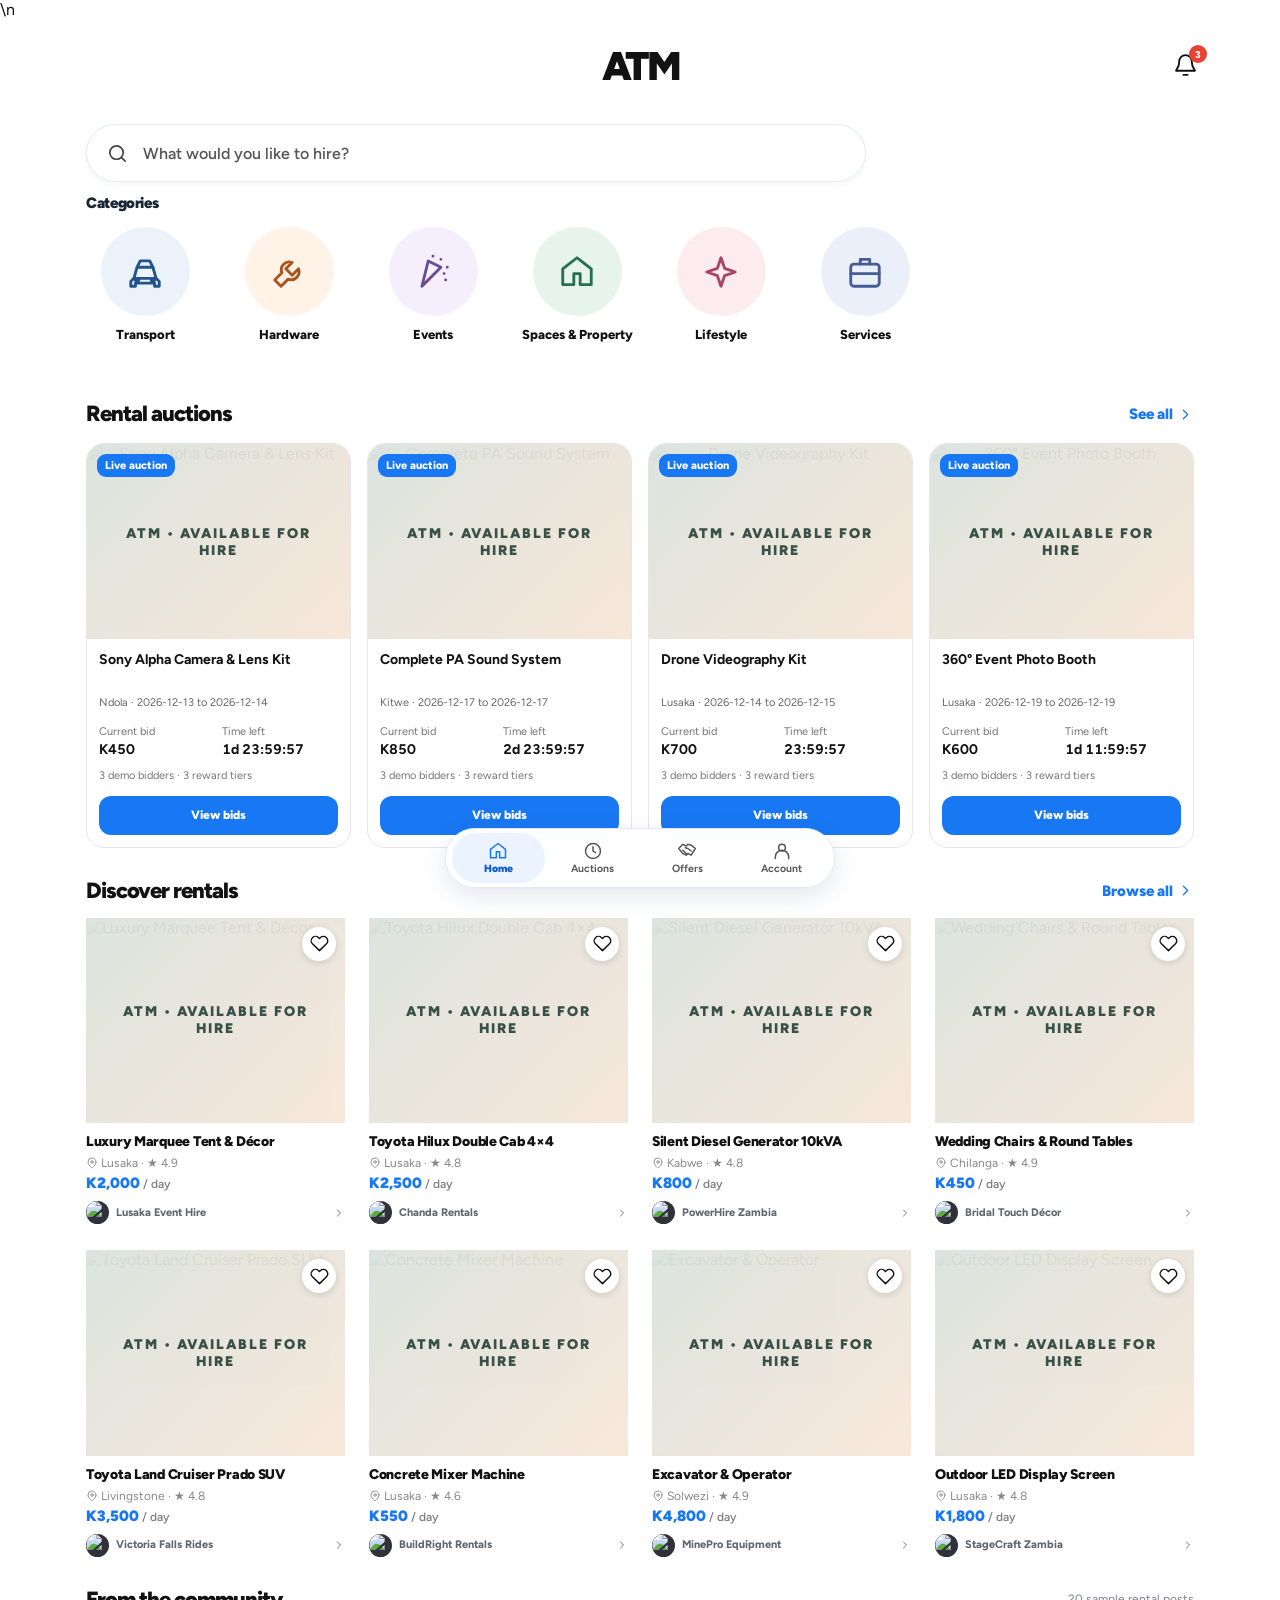
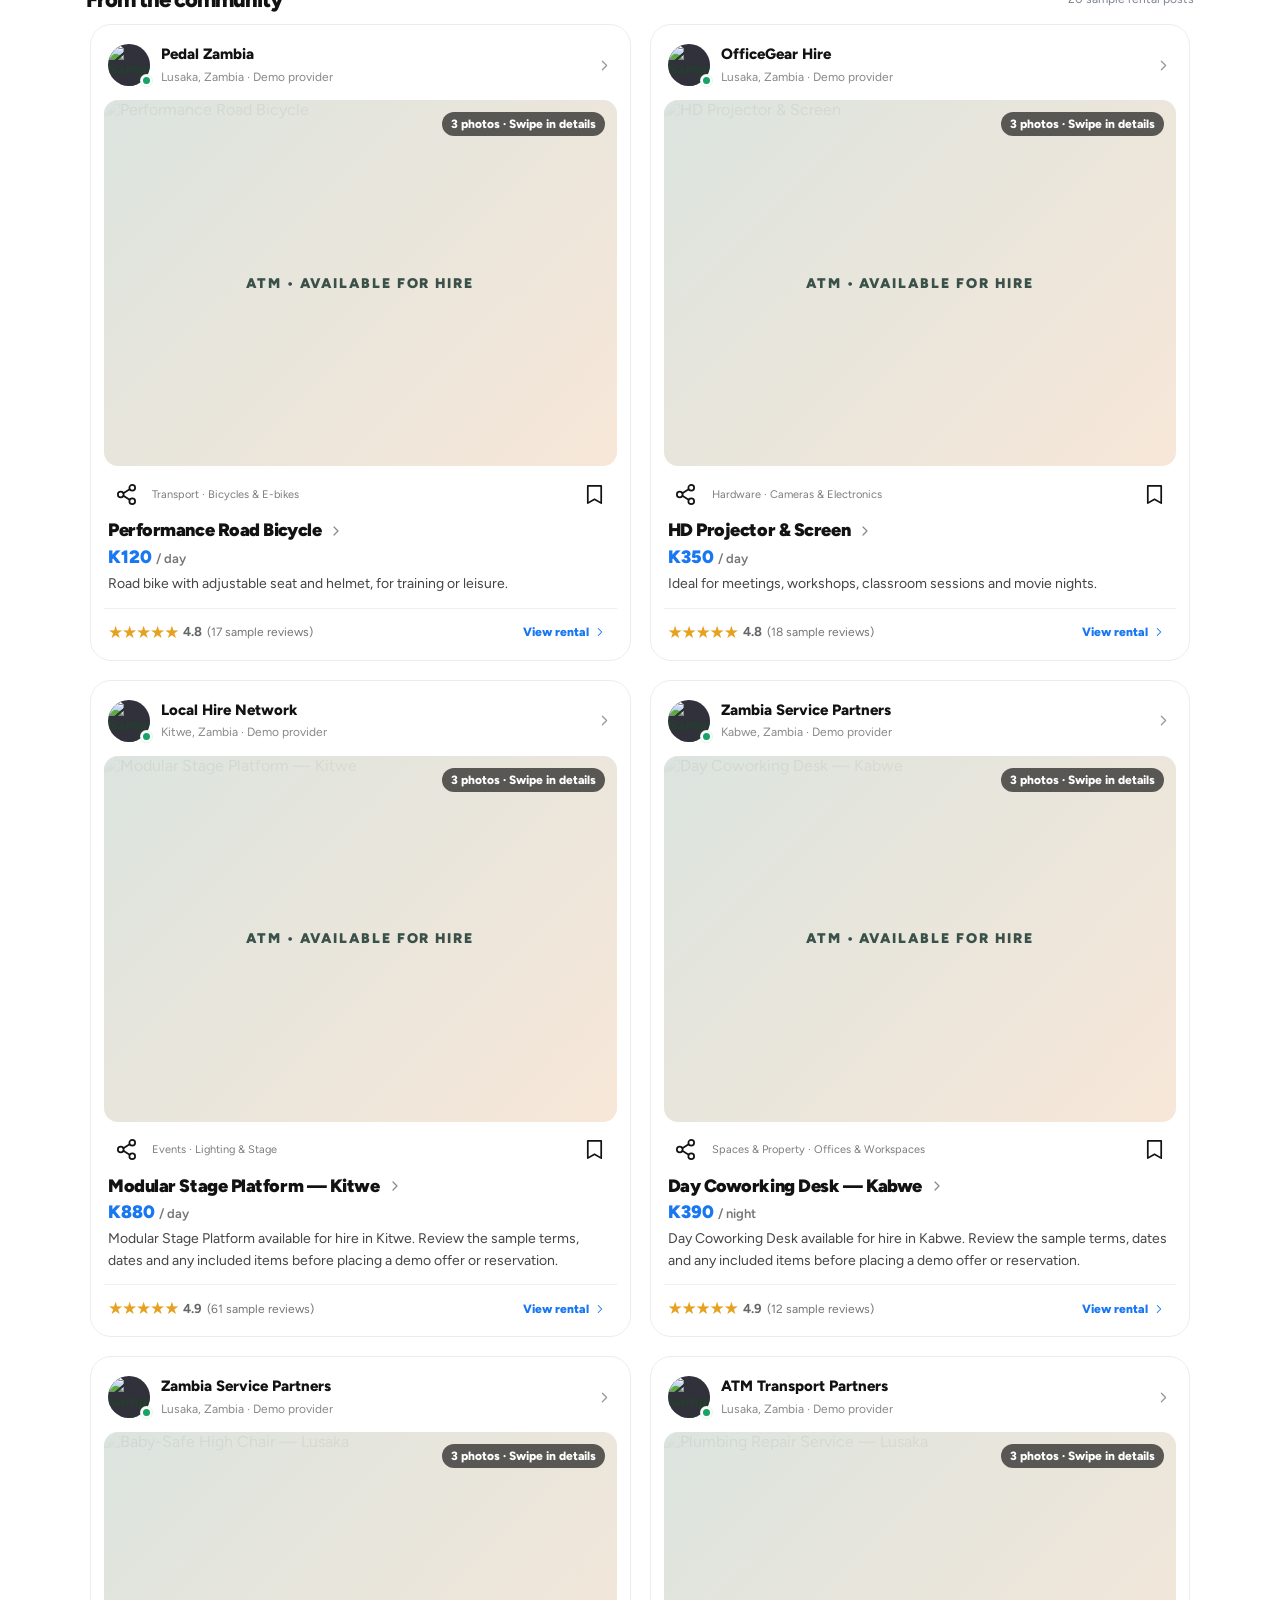
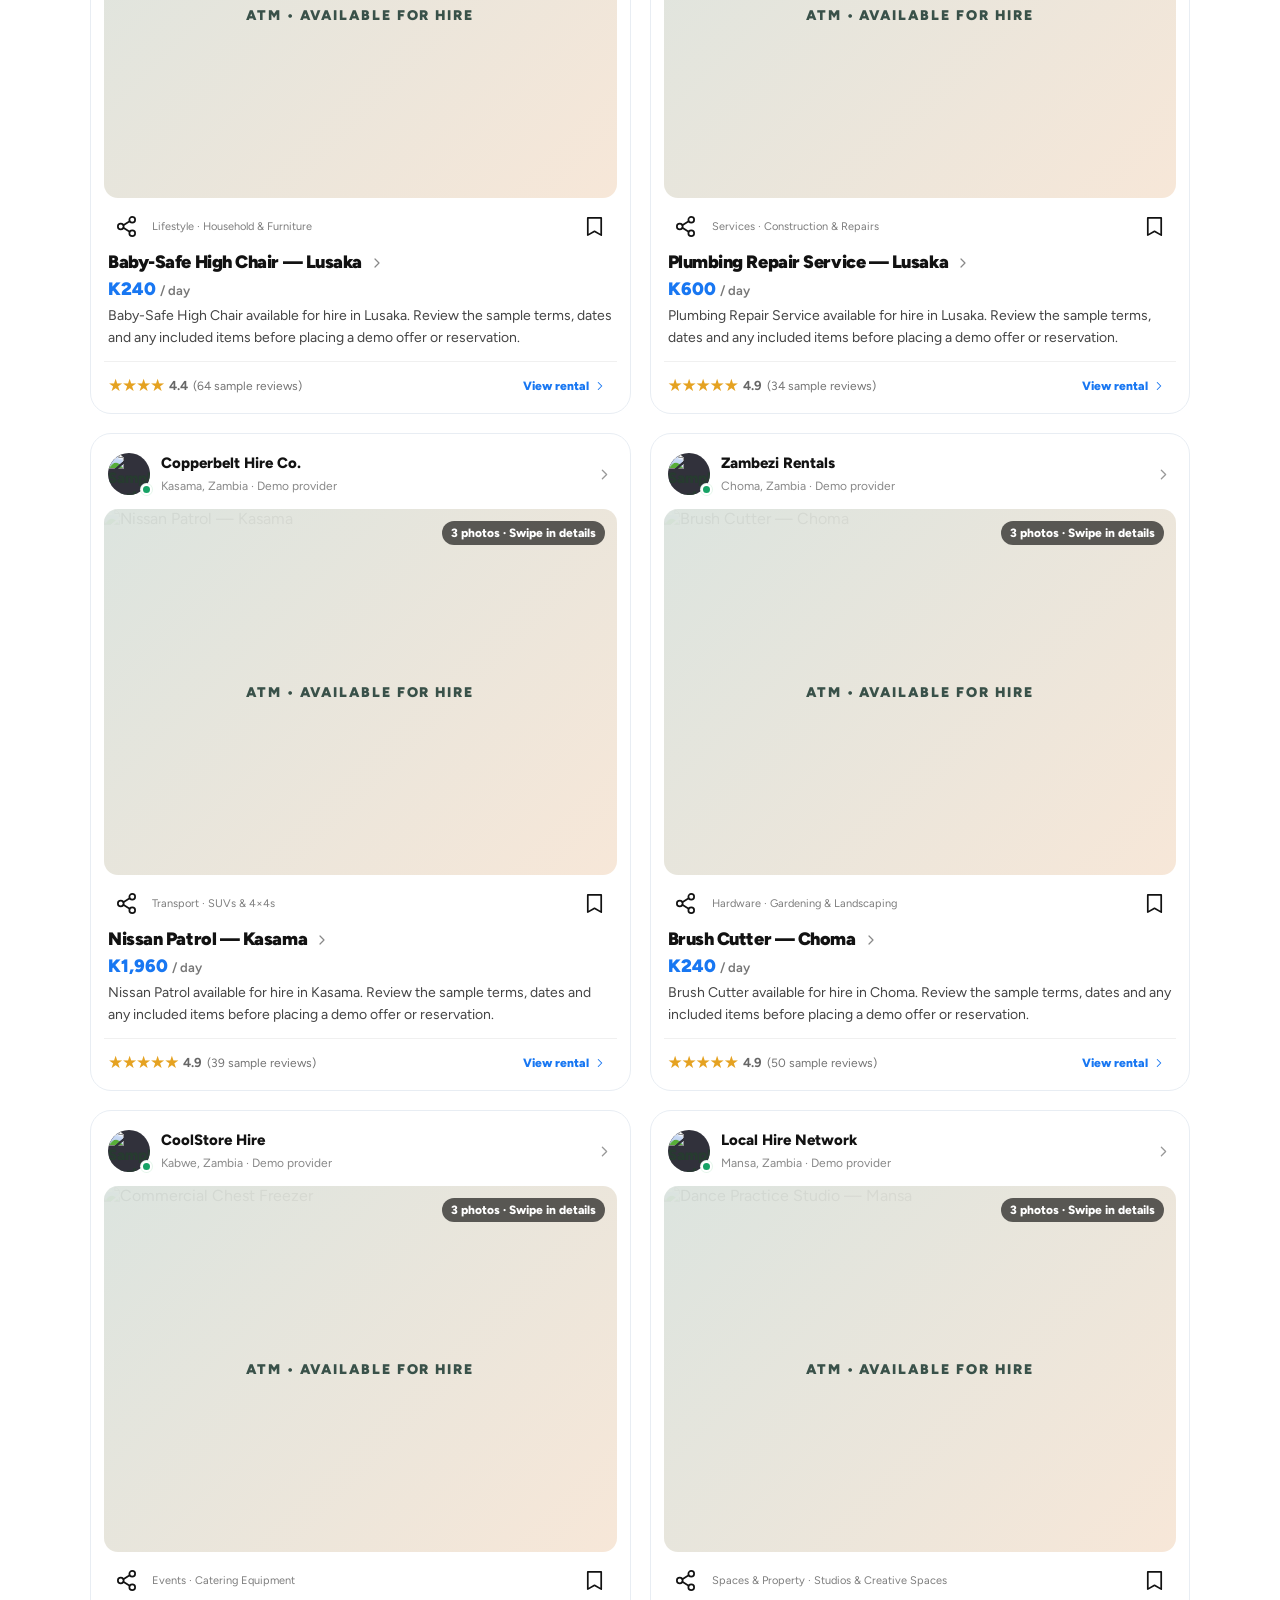
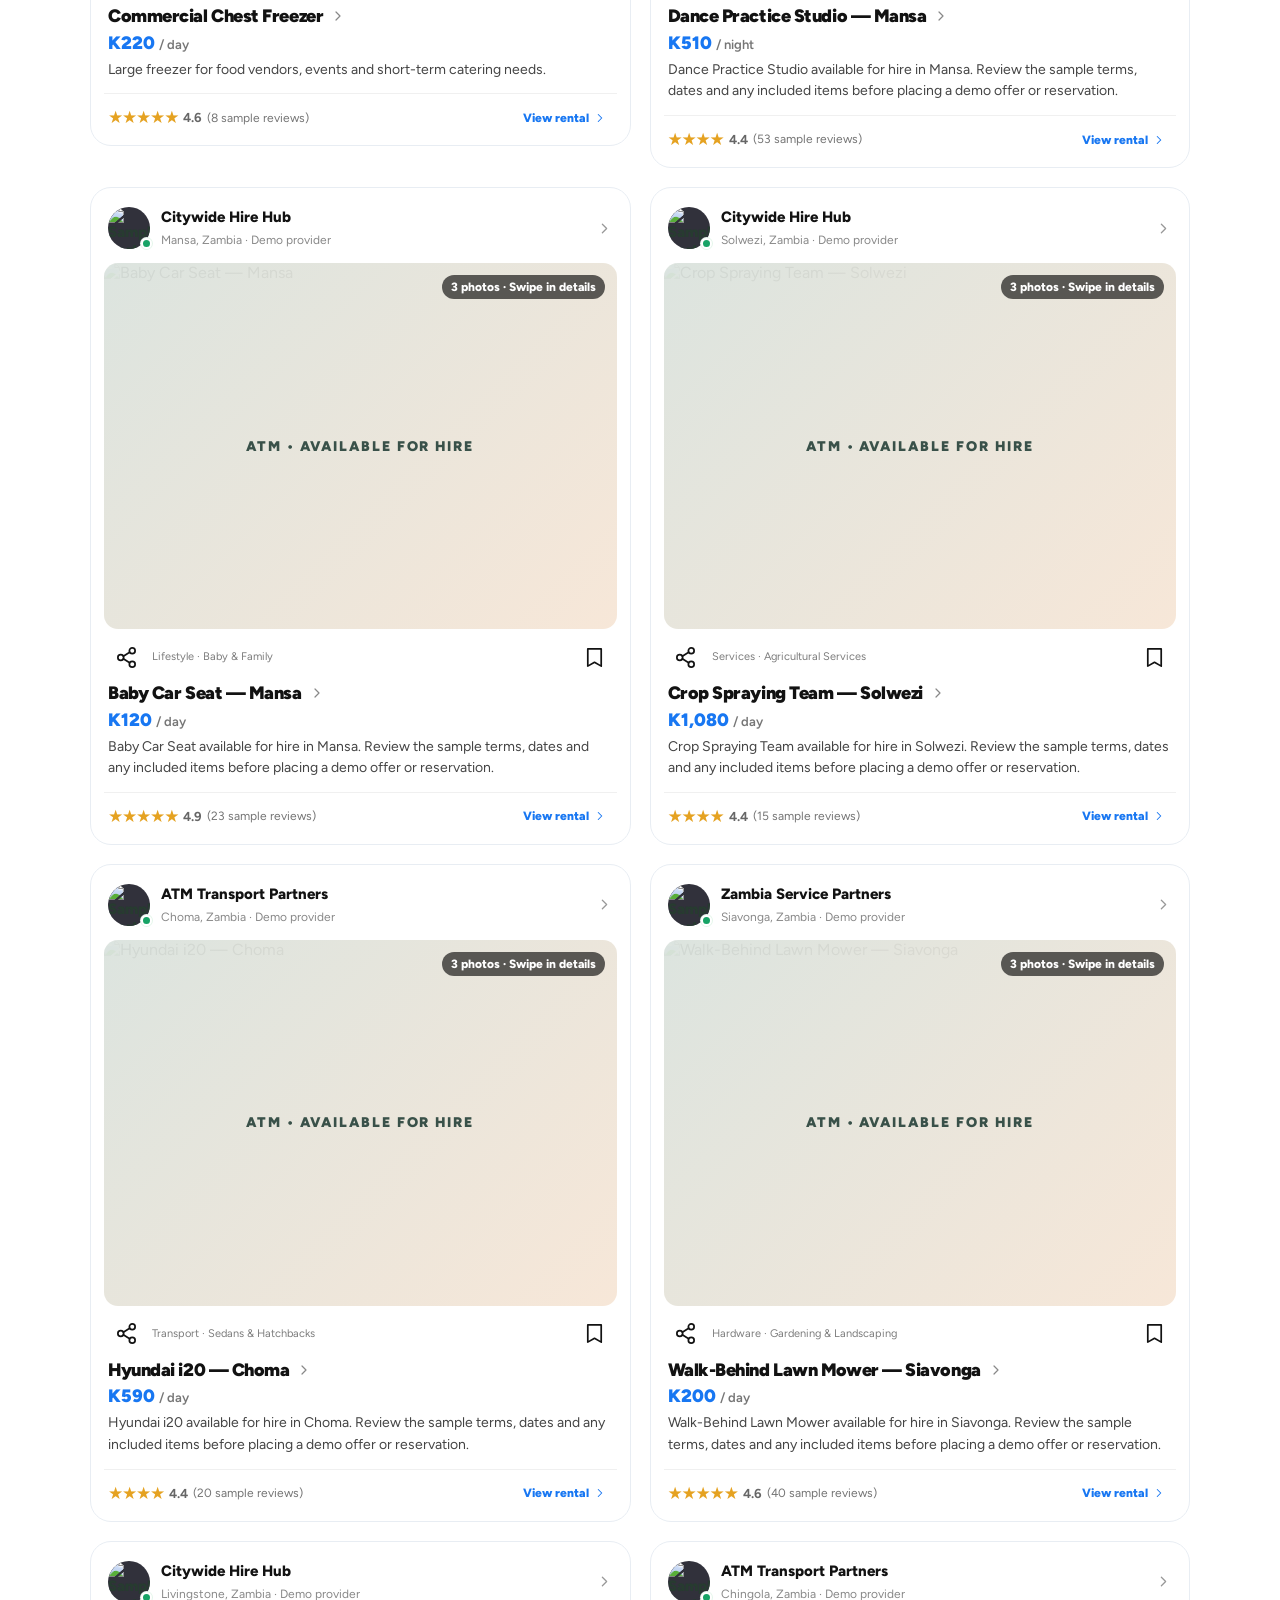
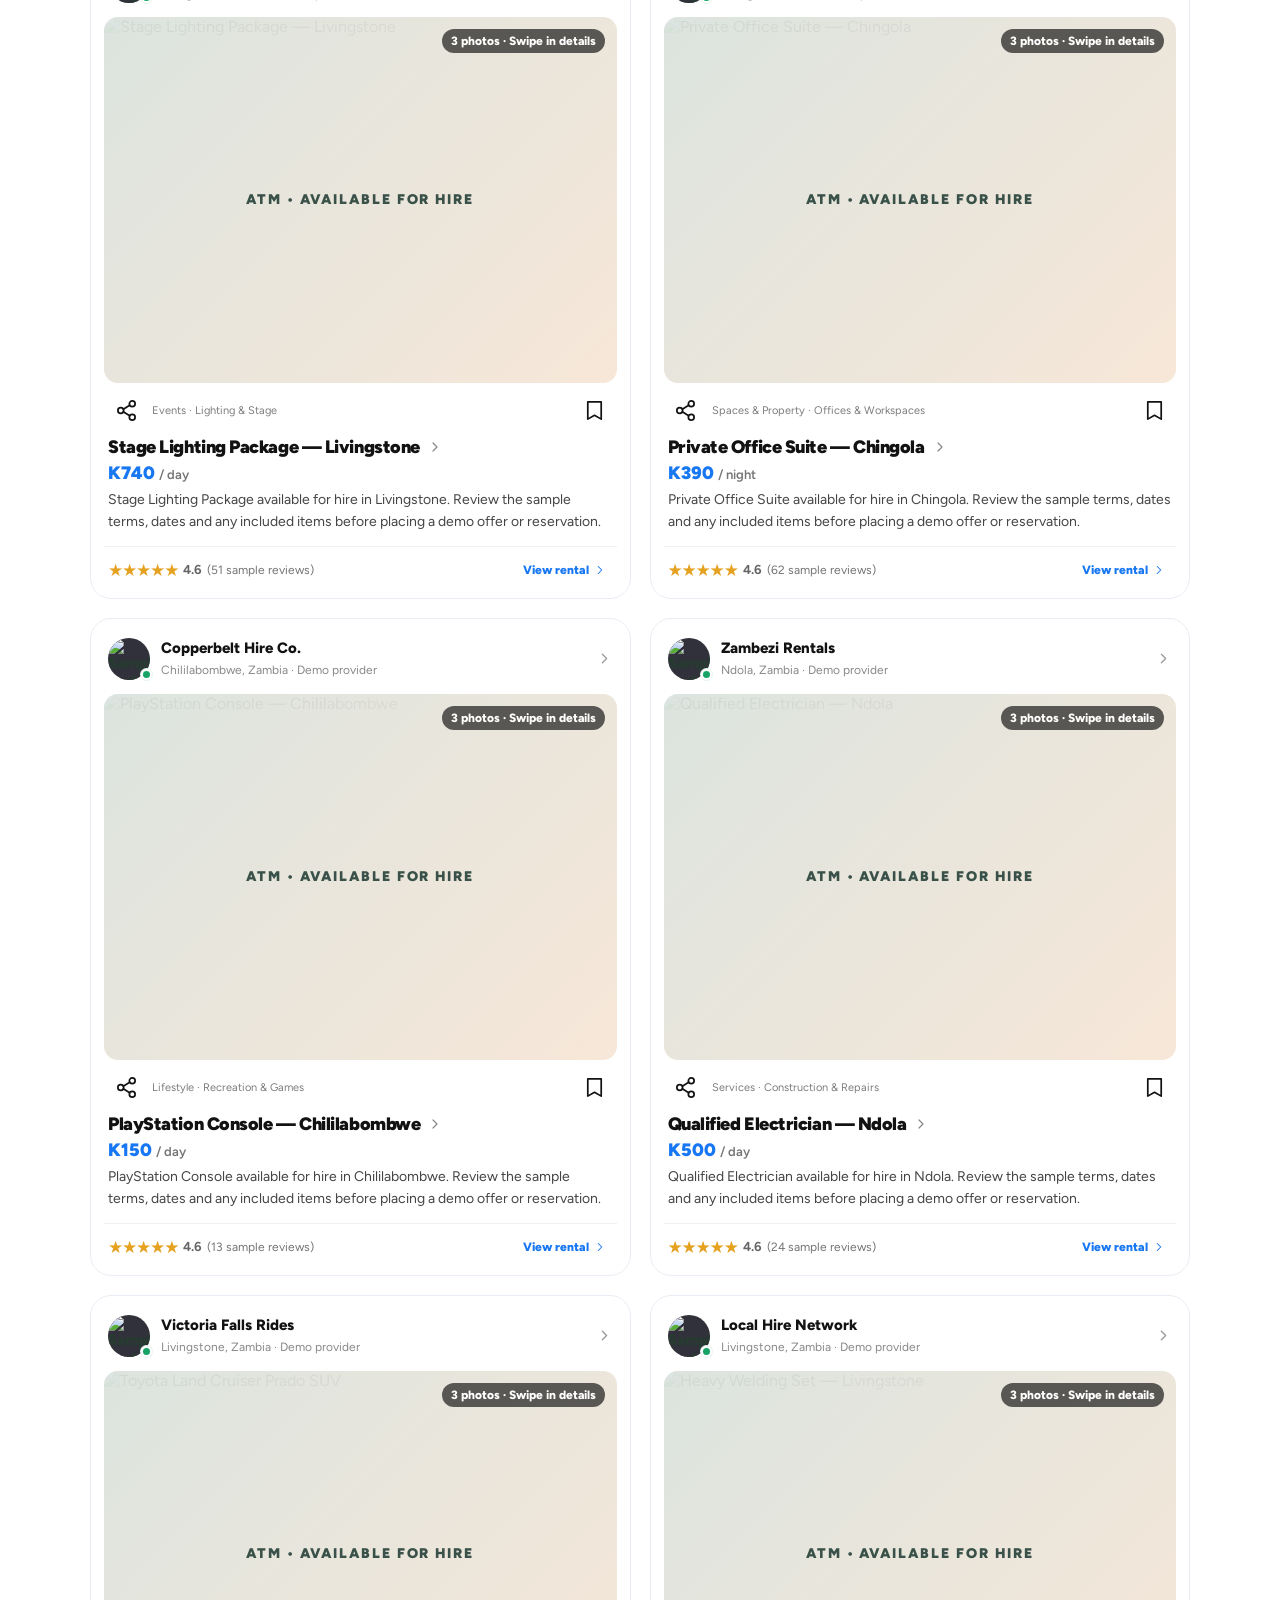
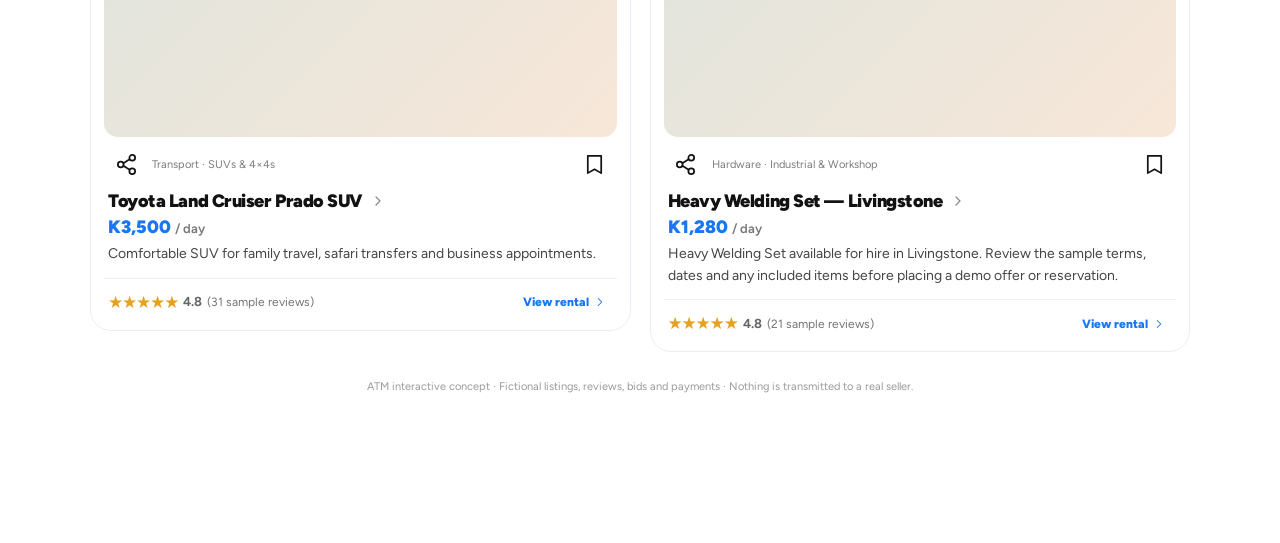
==== commit 4156c1e9: "chore: load Facebook blue theme after legacy CSS and bump static cache key" ====
--- a/index.html
+++ b/index.html
@@ -3,9 +3,9 @@
 <head>
   <meta charset="utf-8">
   <meta name="viewport" content="width=device-width, initial-scale=1, viewport-fit=cover">
-  <meta name="theme-color" content="#ffffff">
+  <meta name="theme-color" content="#1877F2">
   <meta name="color-scheme" content="only light">
-  <meta name="atm-build" content="atm-v23-concept-finish-20261122">
+  <meta name="atm-build" content="atm-v24-facebook-blue-20261122">
   <meta name="description" content="ATM — Everything you need, available to hire. Explore Zambia's rental marketplace.">
   <meta property="og:title" content="ATM | Anything to Hire Marketplace">
   <meta property="og:description" content="Explore and hire vehicles, event equipment, tools and more across Zambia.">
@@ -13,18 +13,18 @@
   <link rel="preconnect" href="https://fonts.googleapis.com">
   <link rel="preconnect" href="https://fonts.gstatic.com" crossorigin>
   <link href="https://fonts.googleapis.com/css2?family=Figtree:wght@400;500;600;700;800;900&display=swap" rel="stylesheet">
-  <link rel="stylesheet" href="styles.css?v=atm-v23-concept-finish-20261122">
-  <link rel="stylesheet" href="atm-auctions.css?v=atm-v23-concept-finish-20261122">
+  <link rel="stylesheet" href="styles.css?v=atm-v24-facebook-blue-20261122">
+  <link rel="stylesheet" href="atm-auctions.css?v=atm-v24-facebook-blue-20261122">\n  <link rel="stylesheet" href="atm-blue-theme.css?v=atm-v24-facebook-blue-20261122">
   <link rel="icon" href="favicon.svg" type="image/svg+xml">
 </head>
 <body>
   <div id="app"></div>
   <div id="toast" role="status" aria-live="polite"></div>
-  <script src="data.js?v=atm-v23-concept-finish-20261122"></script>
-  <script src="taxonomy.js?v=atm-v23-concept-finish-20261122"></script>
-  <script src="media.js?v=atm-v23-concept-finish-20261122"></script>
-  <script src="rental-flow.js?v=atm-v23-concept-finish-20261122"></script>
-  <script src="atm-auctions.js?v=atm-v23-concept-finish-20261122"></script>
-  <script src="app.js?v=atm-v23-concept-finish-20261122"></script>
+  <script src="data.js?v=atm-v24-facebook-blue-20261122"></script>
+  <script src="taxonomy.js?v=atm-v24-facebook-blue-20261122"></script>
+  <script src="media.js?v=atm-v24-facebook-blue-20261122"></script>
+  <script src="rental-flow.js?v=atm-v24-facebook-blue-20261122"></script>
+  <script src="atm-auctions.js?v=atm-v24-facebook-blue-20261122"></script>
+  <script src="app.js?v=atm-v24-facebook-blue-20261122"></script>
 </body>
 </html>
--- a/styles.css
+++ b/styles.css
@@ -1013,3 +1013,10 @@
   .atm-home-feed .feed-photo{transition:none}
   .atm-home-feed .feed-photo-btn:hover .feed-photo{transform:none}
 }
+
+/* Narrow phones: keep the seller promotion CTA inside its own card. */
+@media(max-width:420px){
+  .atm-home-promo{flex-direction:column;align-items:stretch;gap:14px;padding:19px 16px}
+  .atm-home-promo>div{min-width:0}
+  .atm-home-promo .btn{align-self:stretch;width:100%;white-space:normal;min-width:0}
+}
--- a/atm-blue-theme.css
+++ b/atm-blue-theme.css
@@ -0,0 +1,195 @@
+/* ATM minimalist Facebook-blue visual system, 22 November 2026.
+   Primary actions = #1877F2. Text stays dark and payments/alerts keep their
+   own meaningful colours. Loaded after all legacy CSS to avoid regressions. */
+:root{
+  --atm-blue:#1877F2;
+  --atm-blue-hover:#166FE5;
+  --atm-blue-deep:#0B5DCB;
+  --atm-blue-soft:#EAF3FF;
+  --atm-blue-border:#C8DEFF;
+  --atm-type:#182534;
+  --atm-subtle:#667085;
+  --accent:var(--atm-blue);
+  --ink:var(--atm-type);
+}
+button:focus-visible,input:focus-visible,textarea:focus-visible,
+select:focus-visible,a:focus-visible{
+  outline-color:rgba(24,119,242,.55);
+}
+::selection{background:#C8DEFF;color:#0B386F}
+
+/* Let browsing and product photography lead. No oversized hero or upsell. */
+.atm-home .home-top .home-search{
+  margin:12px 0 12px;
+  border-color:#E2EAF4;
+  box-shadow:0 2px 8px rgba(15,48,85,.045);
+}
+.atm-home .home-top .home-search:focus-visible{border-color:var(--atm-blue)}
+.atm-home .atm-home-section-heading{margin:8px 0 5px}
+.atm-home .atm-home-section-heading strong{font-size:15px;color:var(--atm-type)}
+.atm-home .atm-category-circle-rail{margin-bottom:16px}
+.atm-home .atm-category-circle-icon{box-shadow:none;border:1px solid transparent}
+.atm-home .atm-category-circle-item:hover .atm-category-circle-icon{
+  background:#EAF3FF;border-color:#B6D5FF;
+  box-shadow:0 3px 10px rgba(24,119,242,.10);
+}
+.atm-home .atm-category-circle-item:focus-visible{outline-color:var(--atm-blue)}
+.atm-home .atm-home-auctions,
+.atm-home .atm-home-recent,
+.atm-home .atm-home-social{margin:17px 0 28px}
+.atm-home .section-head{margin:18px 0 12px}
+.atm-home .section-head h2{font-size:clamp(19px,2.3vw,22px)}
+.atm-home-feed .feed-card{box-shadow:none;border-color:#E8EDF3}
+.atm-home-feed .feed-view-link,
+.atm-v15-feed-owner:hover .author-meta strong,
+.atm-v15-tile-owner:hover{color:var(--atm-blue)}
+.atm-home-feed .feed-price,.tile-price,.see-all,.link-btn{
+  color:var(--atm-blue);
+}
+
+/* Buttons and selections: Facebook blue replaces the old primary black/orange. */
+.btn.primary,.btn.accent,.listing-offer-button,
+.atm-main-cta,.atm-dual-cta .atm-reserve-option,
+.chat-compose button,.atm-mode-options button.active,
+.atm-auction-tag,.atm-leading-label,
+.atm-date-pill.active,.atm-calendar-day.selected,
+.atm-amount-chips button.active,.atm-offer-sheet .atm-amount-chips button.active,
+.atm-subchip.active,.offer-filter-chip.is-active,
+.atm-payment-choice.selected i{
+  background:var(--atm-blue);color:#fff;border-color:var(--atm-blue);
+}
+.btn.primary:hover,.btn.accent:hover,
+.listing-offer-button:hover,.atm-main-cta:hover,
+.atm-dual-cta .atm-reserve-option:hover{
+  background:var(--atm-blue-hover);
+}
+.fnav{border-color:#E4EAF3;box-shadow:0 8px 26px rgba(15,55,111,.12)}
+.fnav button.active{background:var(--atm-blue-soft);color:var(--atm-blue-deep)}
+.fnav button.active svg{stroke:var(--atm-blue)}
+.payment-option.selected,.atm-payment-choice.selected{
+  border-color:var(--atm-blue);background:#F4F8FF;
+}
+.atm-offer-sheet .atm-amount-chips button.active{border-color:var(--atm-blue)}
+.atm-date-pill.active small{color:#fff}
+.atm-quick-search button:hover,.atm-chat-quick-replies button:hover{
+  background:var(--atm-blue-soft);border-color:var(--atm-blue-border);color:var(--atm-blue-deep);
+}
+.atm-date-pill:not(:disabled):hover{border-color:var(--atm-blue)}
+.atm-calendar-day:not(:disabled):hover{background:var(--atm-blue-soft);color:var(--atm-blue-deep)}
+.atm-calendar-day.selected:hover{background:var(--atm-blue-hover);color:#fff}
+.atm-offer-sheet .atm-total-block .atm-main-cta{
+  box-shadow:0 7px 20px rgba(24,119,242,.18);
+}
+.atm-offer-sheet .atm-main-cta,.atm-checkout-sheet .atm-main-cta{background:var(--atm-blue)}
+.atm-approval-phone span{background:var(--atm-blue)}
+.atm-bid-slider{accent-color:var(--atm-blue)}
+.atm-auction-eyebrow{color:var(--atm-blue-deep)}
+.atm-perk.unlocked{
+  background:#F4F8FF;border-color:var(--atm-blue-border);
+}
+.atm-perk.unlocked>svg{color:var(--atm-blue)}
+.atm-win-panel{background:#F4F8FF;border-color:var(--atm-blue-border)}
+.atm-filter-chip.active{background:var(--atm-blue-soft);border-color:var(--atm-blue);color:var(--atm-blue-deep)}
+.atm-load-more{border-color:var(--atm-blue);color:var(--atm-blue-deep)}
+.atm-load-more:hover{background:var(--atm-blue-soft)}
+.atm-load-more:focus-visible{outline-color:var(--atm-blue)}
+.atm-v15-detail .atm-v15-readmore{color:var(--atm-blue)!important}
+.atm-v15-review-link,.atm-v15-section-heading span{color:var(--atm-blue-deep)}
+.atm-offer-option,.atm-dual-cta .atm-offer-option{
+  border-color:var(--atm-blue);color:var(--atm-blue-deep);
+}
+.atm-dual-cta .atm-offer-option:hover{background:var(--atm-blue-soft)}
+#toast{background:#145DB8;box-shadow:0 8px 24px rgba(24,119,242,.20)}
+.banner{background:#F4F8FF;color:var(--atm-type);border:1px solid var(--atm-blue-border)}
+.banner p{color:var(--atm-subtle)}
+.banner .btn{background:var(--atm-blue);color:#fff}
+.banner .btn:hover{background:var(--atm-blue-hover)}
+
+/* Product pages: remove the wall of black, use white content with blue CTAs.
+   Gallery dark overlays remain only where required to read controls over photos. */
+.atm-v15-detail{
+  background:#fff;color:var(--atm-type);
+  --atm-detail-muted:var(--atm-subtle);
+  --atm-detail-orange:var(--atm-blue);
+}
+.atm-v15-hero{background:#E6EEF8}
+.atm-v15-slide{background:#E6EEF8}
+.atm-v15-panel{background:#fff;color:var(--atm-type);box-shadow:0 -4px 17px rgba(0,0,0,.04)}
+.atm-v15-intro h1,
+.atm-v15-stat strong,.atm-v15-stat span,
+.atm-v15-host .atm-v15-host-info strong,
+.atm-v15-story h2,.atm-v15-section h2,
+.atm-v15-tier-grid strong,.atm-v15-date-choice strong,
+.atm-v15-location-card strong,.atm-v15-review-card strong,
+.atm-v15-calendar-top>strong{color:var(--atm-type)}
+.atm-v15-subtitle,.atm-v15-facts,.atm-v15-host .atm-v15-host-info small,
+.atm-v15-story>p,.atm-v15-section>p,.atm-v15-feature-grid span,
+.atm-v15-tier-grid small,.atm-v15-date-choice small,
+.atm-v15-location-card p,.atm-v15-review-card small,
+.atm-v15-review-card p,.atm-v15-calendar-preview>small{
+  color:var(--atm-subtle);
+}
+.atm-v15-trust,.atm-v15-calendar-preview{
+  border-color:#E5EBF2;background:#fff;
+}
+.atm-v15-stat:not(:last-child)::after{background:#E5EBF2}
+.atm-v15-stat .atm-v15-verified-icon svg{color:var(--atm-blue)}
+.atm-v15-stat.atm-v15-verified small{color:var(--atm-subtle)}
+.atm-v15-host,.atm-v15-story,.atm-v15-section{border-color:#E8EDF3}
+.atm-v15-host>svg{color:#7D899A}
+.atm-v15-host:hover .atm-v15-host-info strong{color:var(--atm-blue)}
+.atm-v15-eyebrow,.atm-v15-tier-grid span{color:var(--atm-blue-deep)}
+.atm-v15-demo-note svg,.atm-v15-feature-grid span svg,
+.atm-v15-date-choice>svg:first-child,
+.atm-v15-location-card>svg{color:var(--atm-blue)}
+.atm-v15-tags span{background:var(--atm-blue-soft);color:var(--atm-blue-deep)}
+.atm-v15-story .atm-v15-demo-note{color:var(--atm-subtle)}
+.atm-v15-tier-grid>div{border-color:#E1E8F3;background:#FAFCFF}
+.atm-v15-date-choice{background:#F6F9FE;border-color:#DDE9FB}
+.atm-v15-location-card{background:#F6F9FE}
+.atm-v15-review-card{border-color:#E5EBF2;background:#fff}
+.atm-v15-calendar-top button{border-color:#D9E3F1}
+.atm-v15-calendar-days span{color:#6B7788}
+.atm-v15-calendar-grid .atm-v15-day{color:var(--atm-type)}
+.atm-v15-calendar-grid .atm-v15-day.unavailable{color:#9DA5B0}
+.atm-v15-calendar-grid .atm-v15-day:not(:disabled):hover,
+.atm-v15-calendar-grid .atm-v15-day:focus-visible{
+  color:var(--atm-blue-deep);background:var(--atm-blue-soft);
+}
+.atm-v15-calendar-grid .atm-v15-day.selected{
+  background:var(--atm-blue);color:#fff;
+}
+.atm-v15-map-preview{background:#EFF4FC}
+.atm-v15-circle,.atm-v15-gallery-arrow{background:rgba(24,119,242,.92);color:#fff!important}
+.atm-v15-detail .atm-v15-gallery-arrow{color:#fff}
+.atm-v15-circle.is-saved{color:#fff!important}
+.atm-v15-bookbar{
+  background:#fff;border-top:1px solid #E6ECF4;
+  box-shadow:0 -7px 24px rgba(27,60,105,.07);
+}
+.atm-v15-bookbar .atm-v15-bookprice{color:var(--atm-type)}
+.atm-v15-bookprice span,.atm-v15-bookprice small{color:var(--atm-subtle)}
+.atm-v15-bookbar .atm-offer-option{
+  background:#fff;border:1.5px solid var(--atm-blue);color:var(--atm-blue);
+  box-shadow:none;
+}
+.atm-v15-bookbar .atm-offer-option:hover{background:var(--atm-blue-soft)}
+.atm-v15-bookbar .atm-reserve-option{
+  background:var(--atm-blue);border-color:var(--atm-blue);color:#fff;
+  box-shadow:0 4px 12px rgba(24,119,242,.15);
+}
+.atm-v15-bookbar .atm-reserve-option:hover{background:var(--atm-blue-hover)}
+.atm-v15-seller-top{background:#F2F7FF;color:var(--atm-type);border:1px solid #DAE7FC}
+.atm-v15-seller-top p{color:var(--atm-subtle)}
+.atm-v15-demo-verified,.atm-v15-seller-review span:not(.avatar){color:var(--atm-blue-deep)}
+.atm-v15-seller-history>div{background:var(--atm-blue-soft);color:var(--atm-blue-deep)}
+.atm-v15-seller-metrics strong{color:var(--atm-type)}
+.atm-v15-seller .atm-v15-section h2{color:var(--atm-type)}
+
+/* Preserve brand colours for MTN, Airtel, cards, conditional risk indicators,
+   offer-likelihood meter, error and success status. They are NOT primary theme. */
+@media(max-width:420px){
+  .atm-home .atm-home-section-heading{margin-top:7px}
+  .atm-v15-panel{padding:25px 18px 58px}
+  .atm-v15-bookbar .atm-v15-bookprice{min-width:74px}
+}
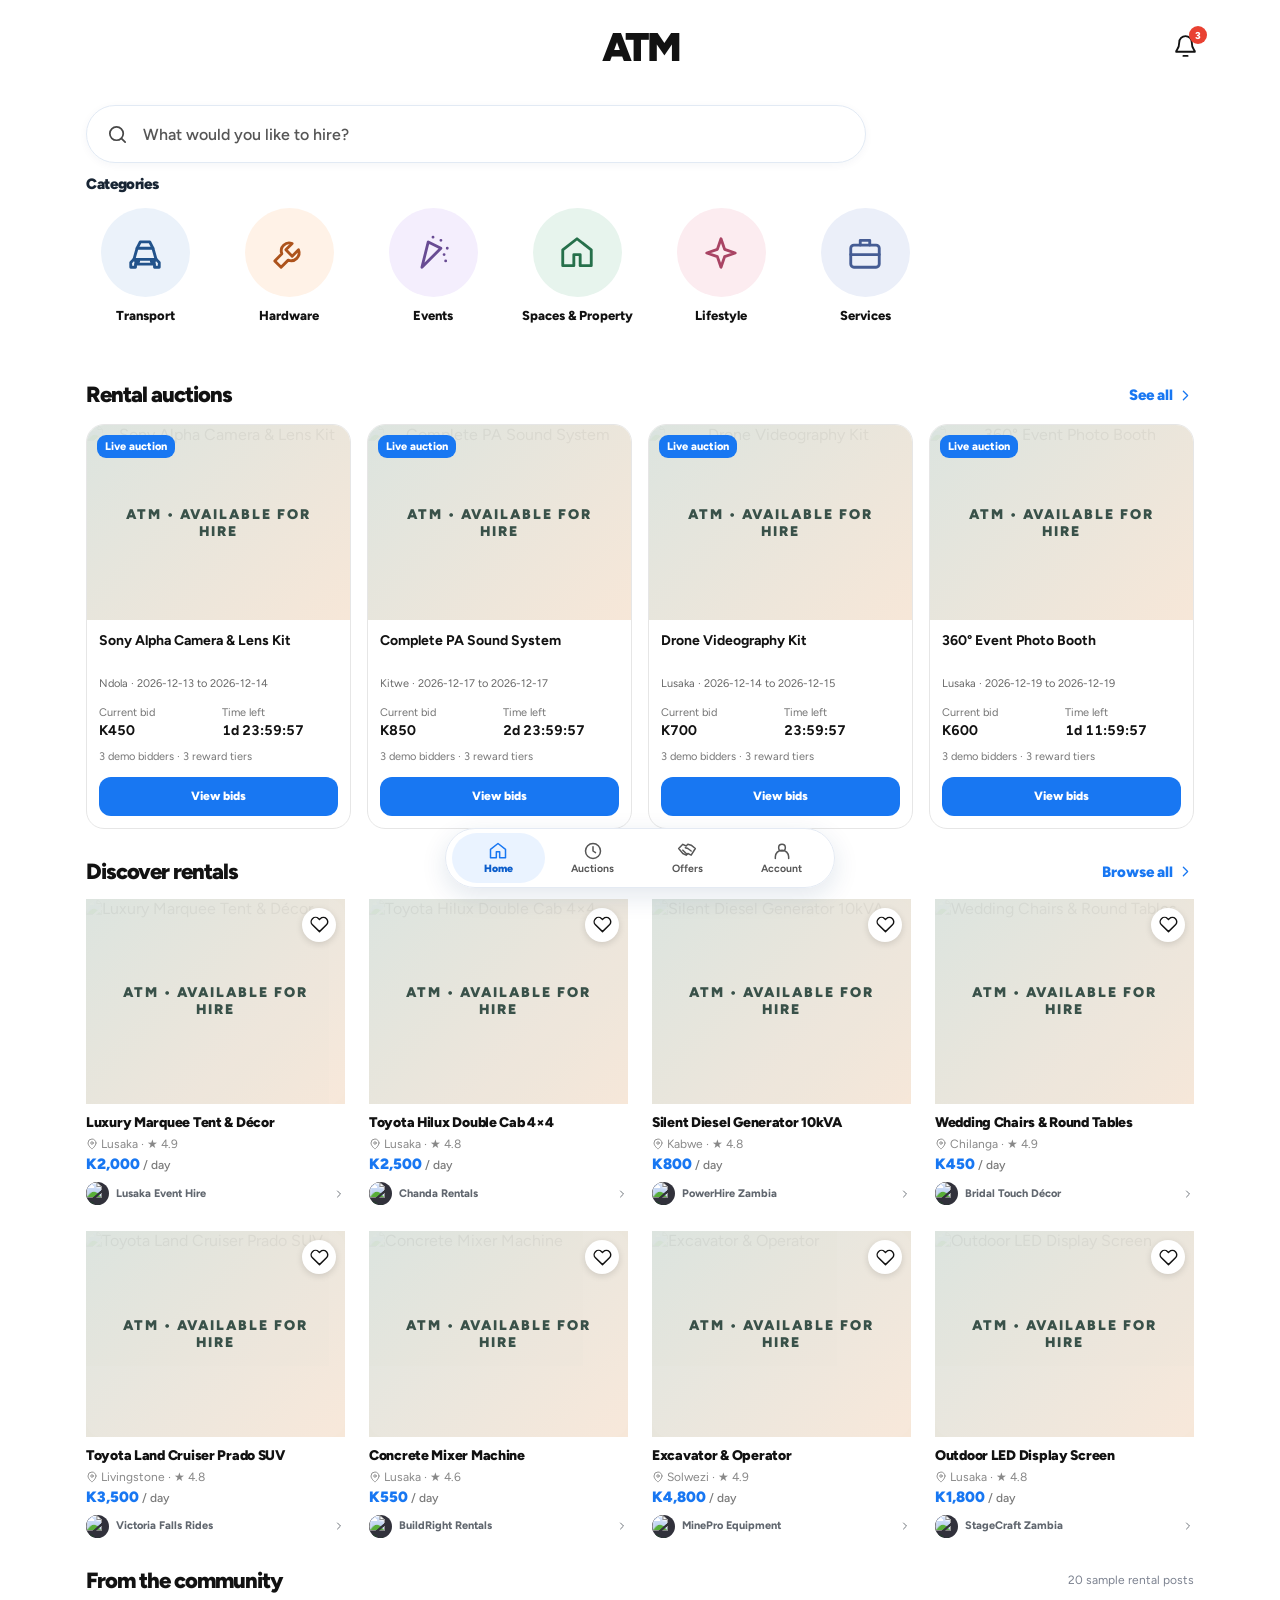
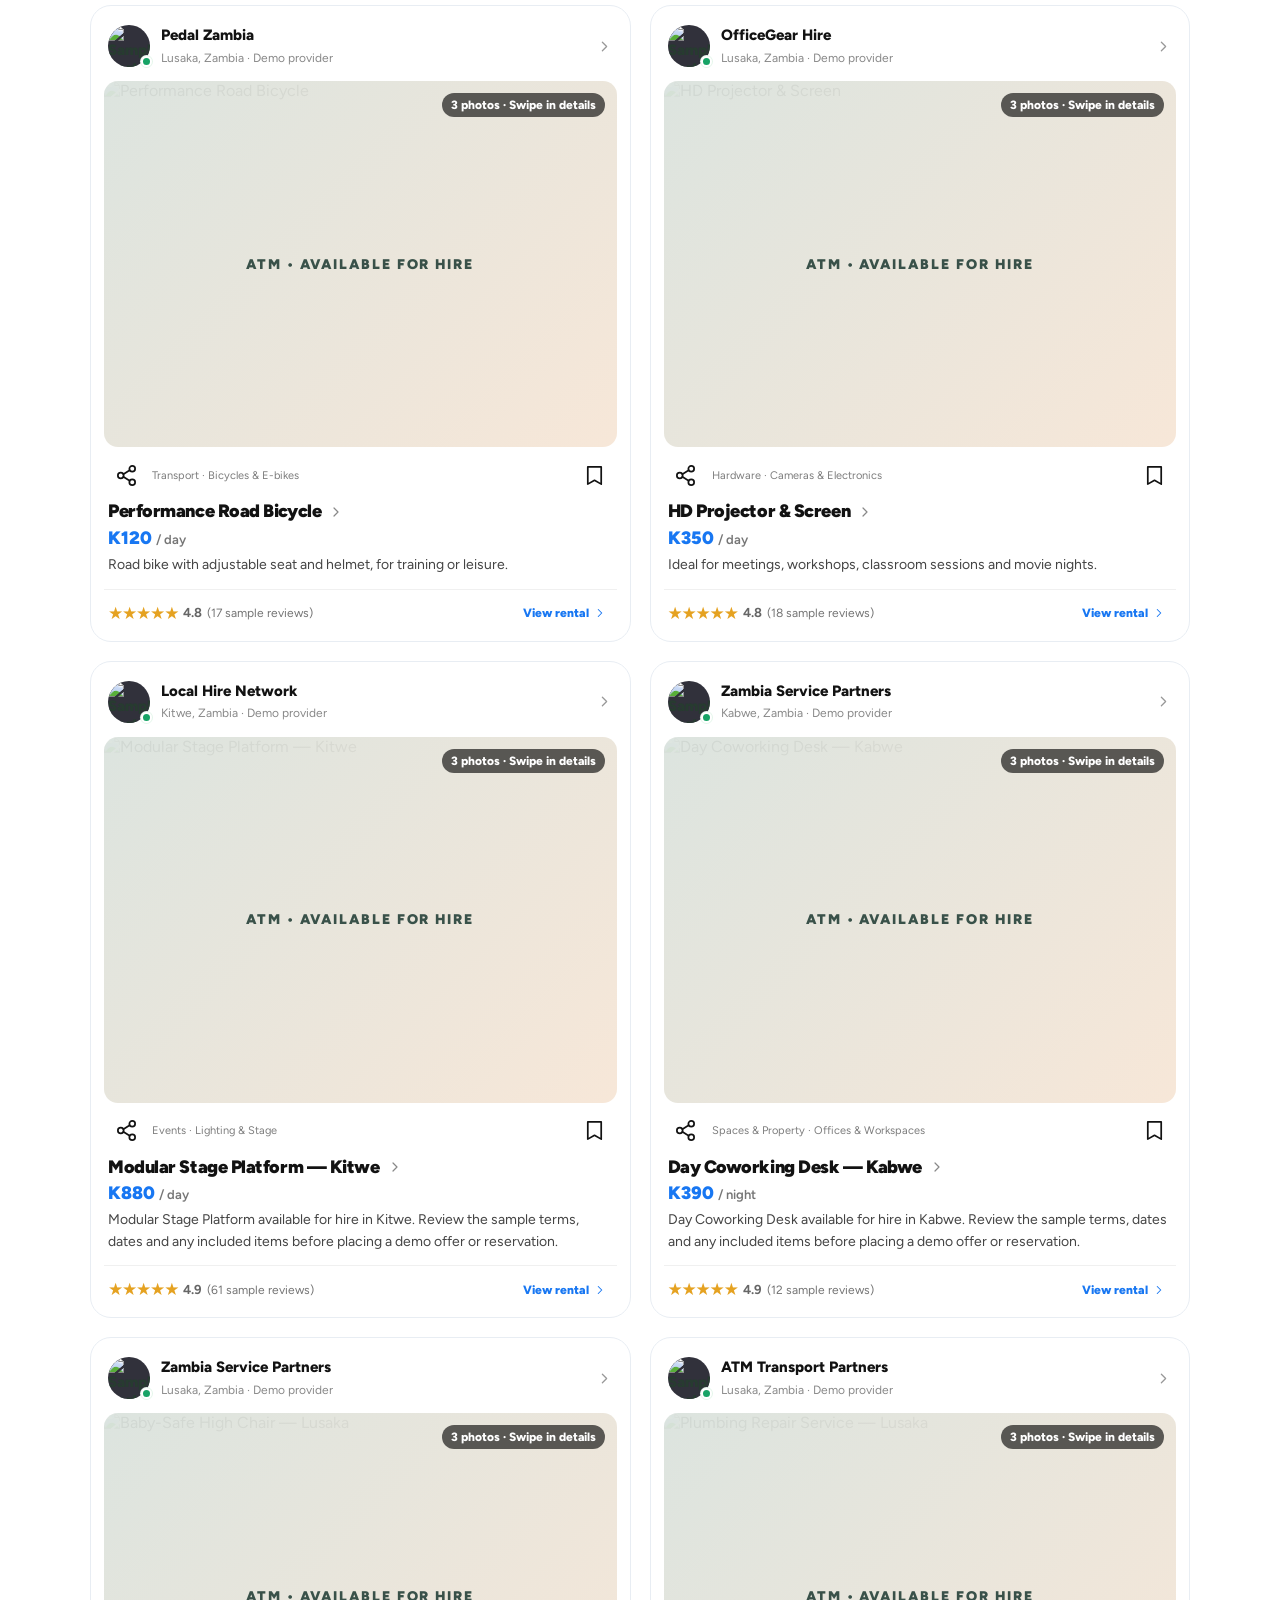
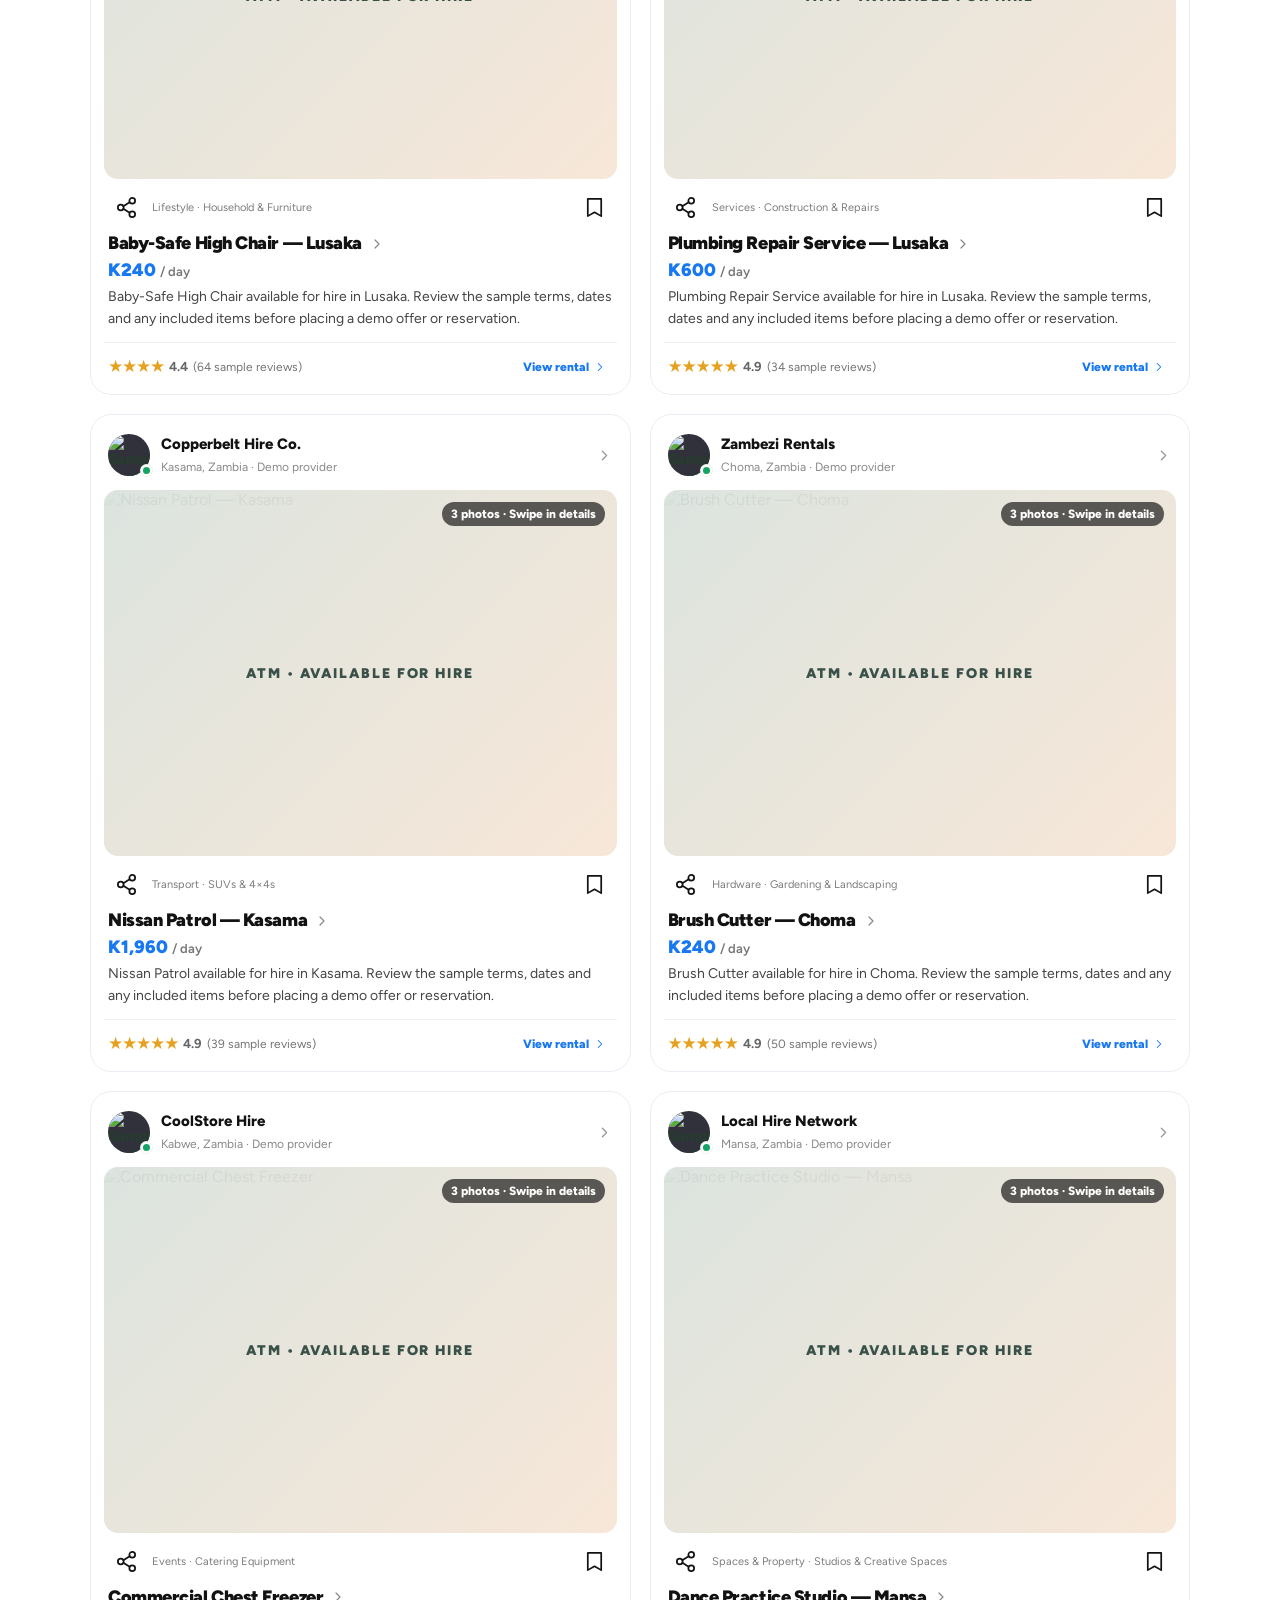
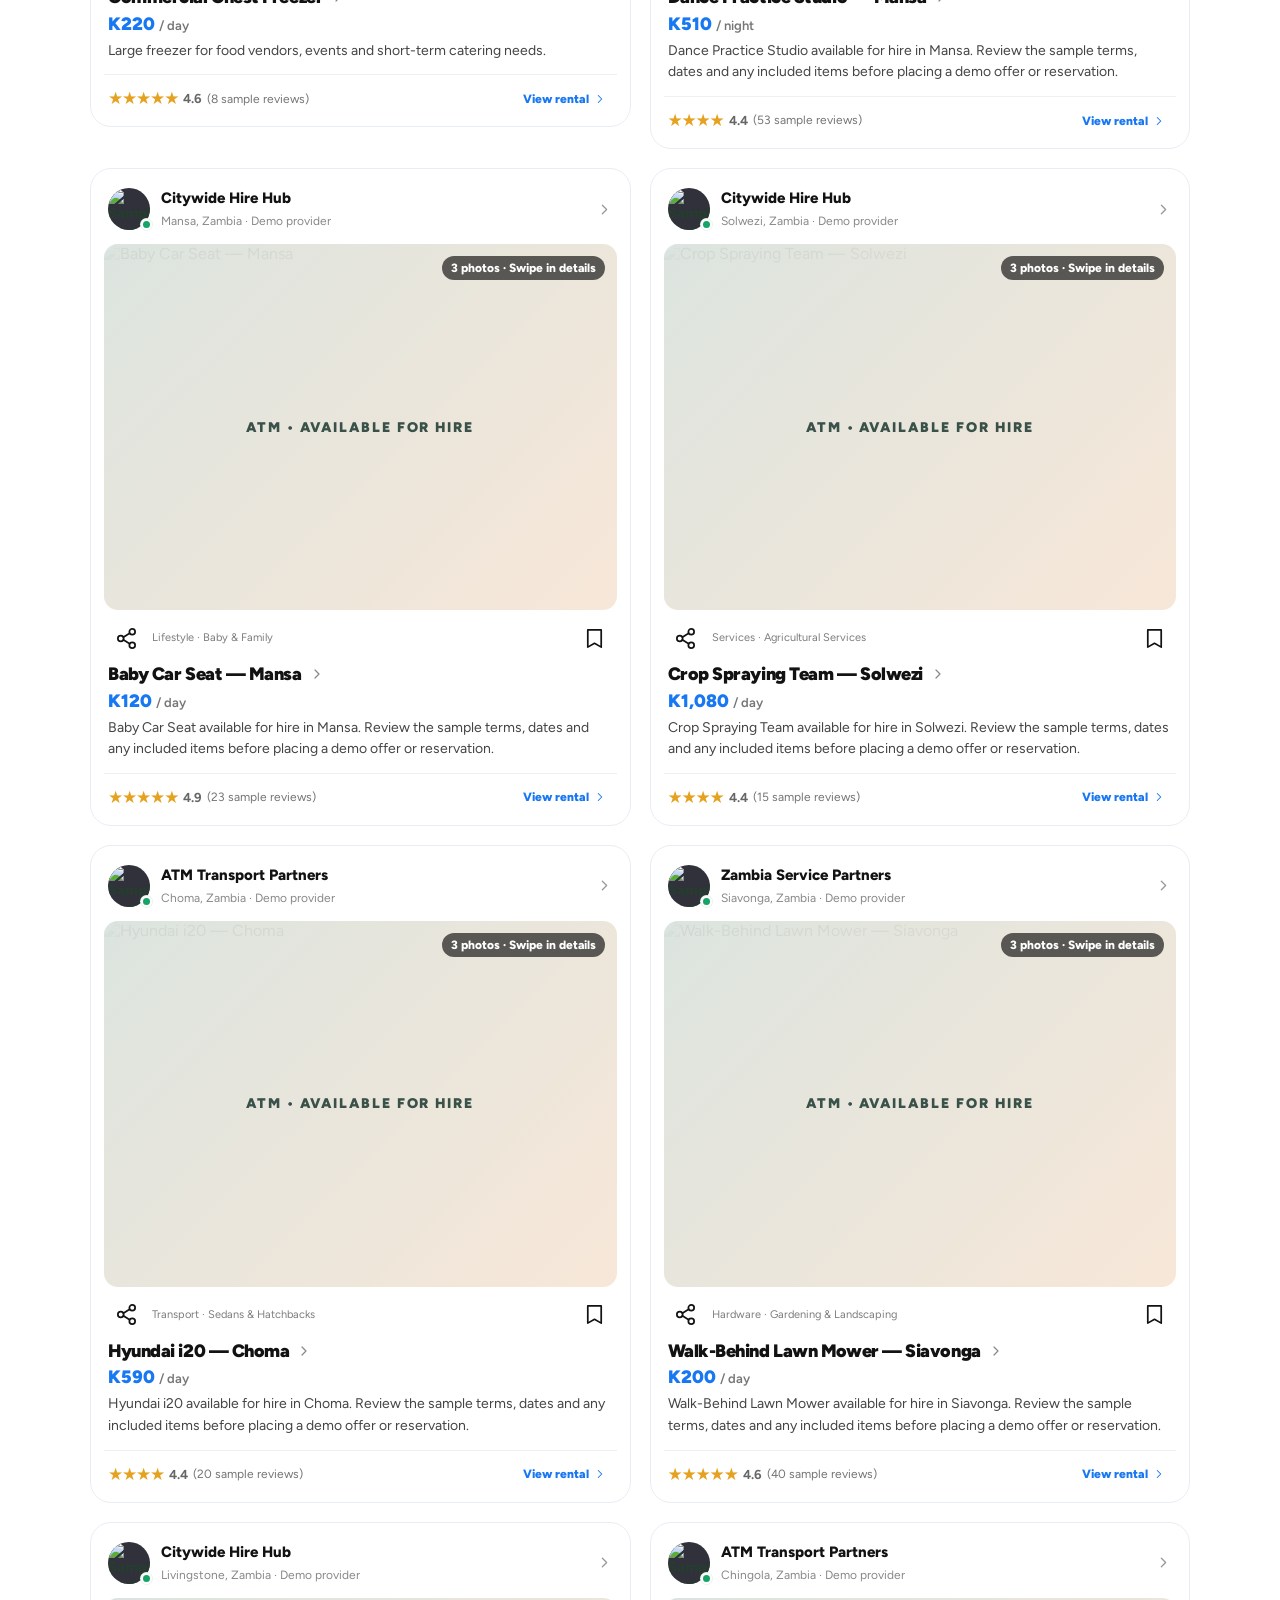
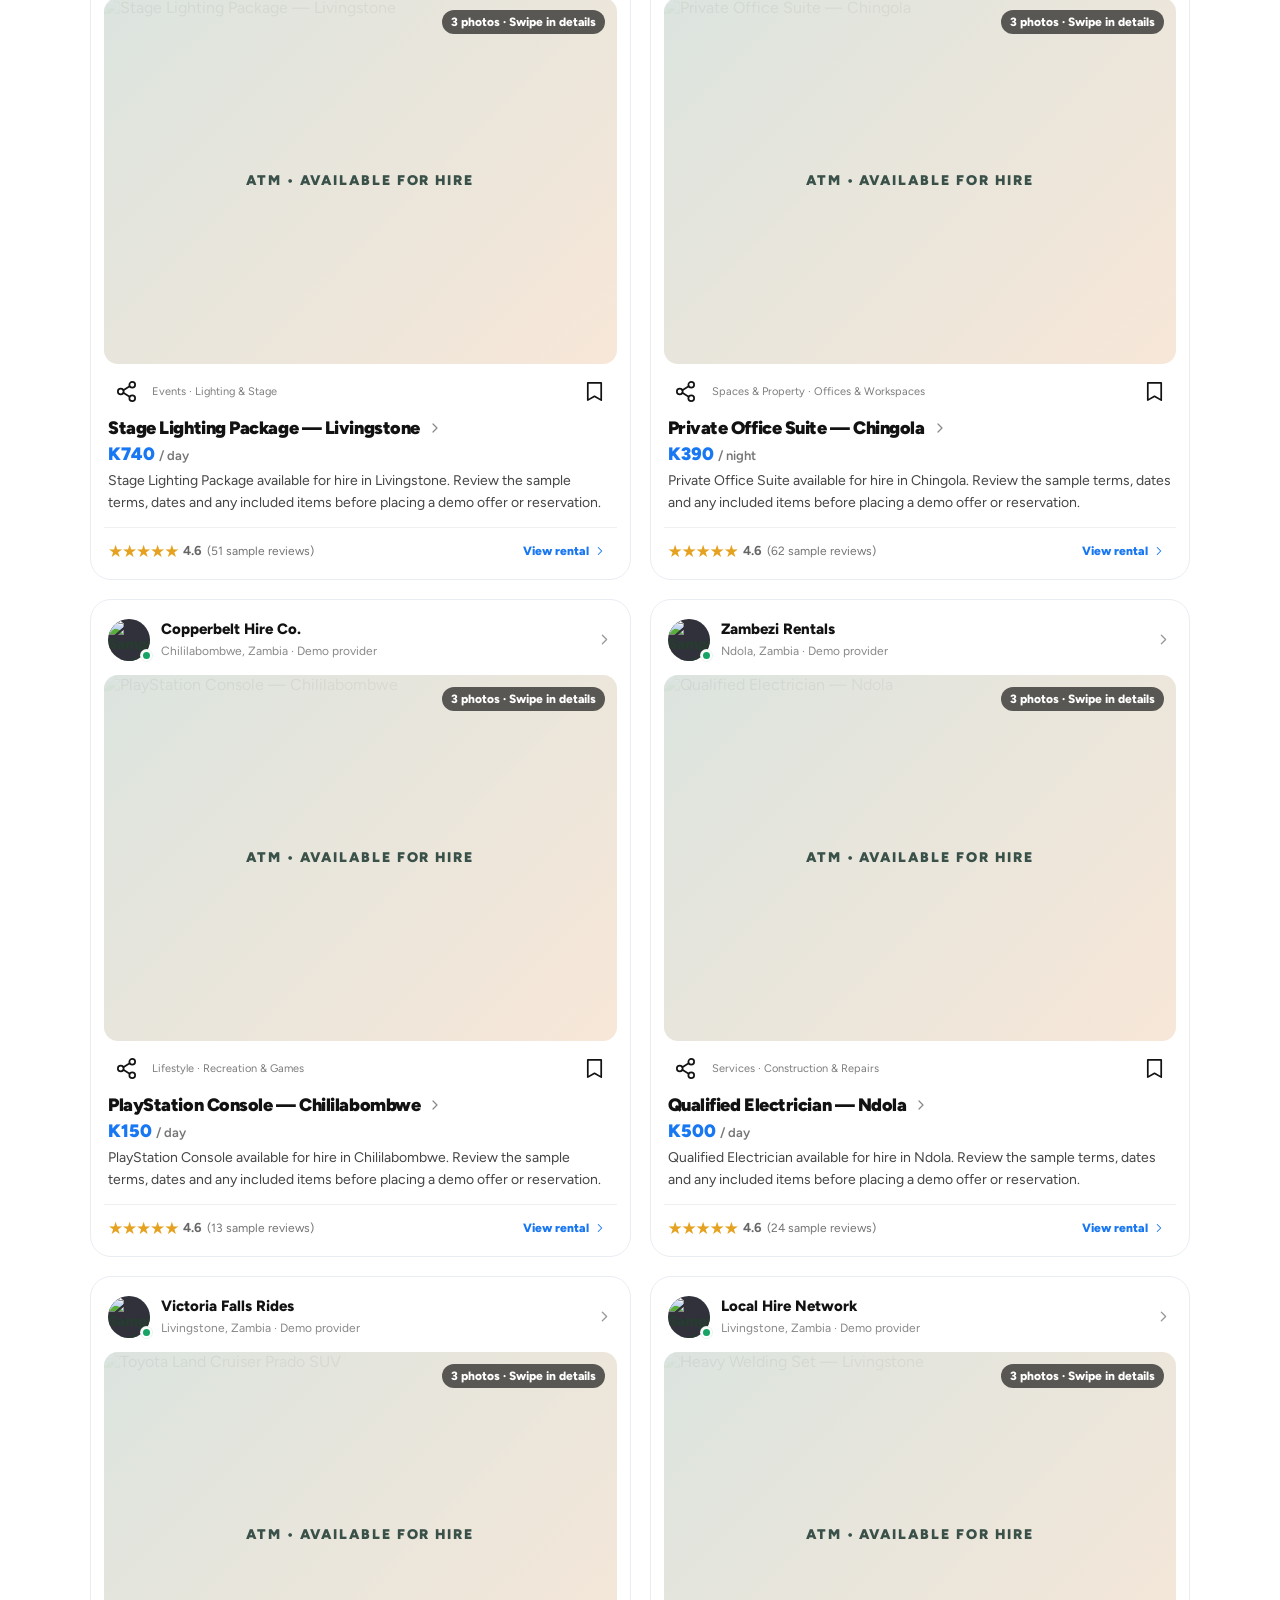
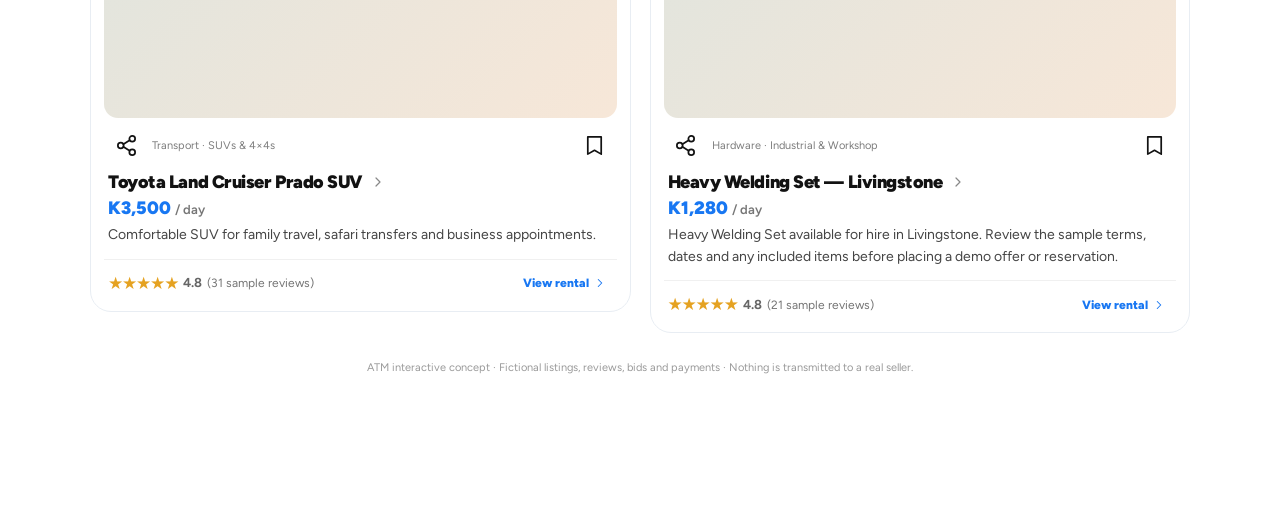
==== commit c27a9d95: "fix(html): ensure new theme stylesheet is a separate valid link element" ====
--- a/index.html
+++ b/index.html
@@ -14,7 +14,8 @@
   <link rel="preconnect" href="https://fonts.gstatic.com" crossorigin>
   <link href="https://fonts.googleapis.com/css2?family=Figtree:wght@400;500;600;700;800;900&display=swap" rel="stylesheet">
   <link rel="stylesheet" href="styles.css?v=atm-v24-facebook-blue-20261122">
-  <link rel="stylesheet" href="atm-auctions.css?v=atm-v24-facebook-blue-20261122">\n  <link rel="stylesheet" href="atm-blue-theme.css?v=atm-v24-facebook-blue-20261122">
+  <link rel="stylesheet" href="atm-auctions.css?v=atm-v24-facebook-blue-20261122">
+  <link rel="stylesheet" href="atm-blue-theme.css?v=atm-v24-facebook-blue-20261122">
   <link rel="icon" href="favicon.svg" type="image/svg+xml">
 </head>
 <body>
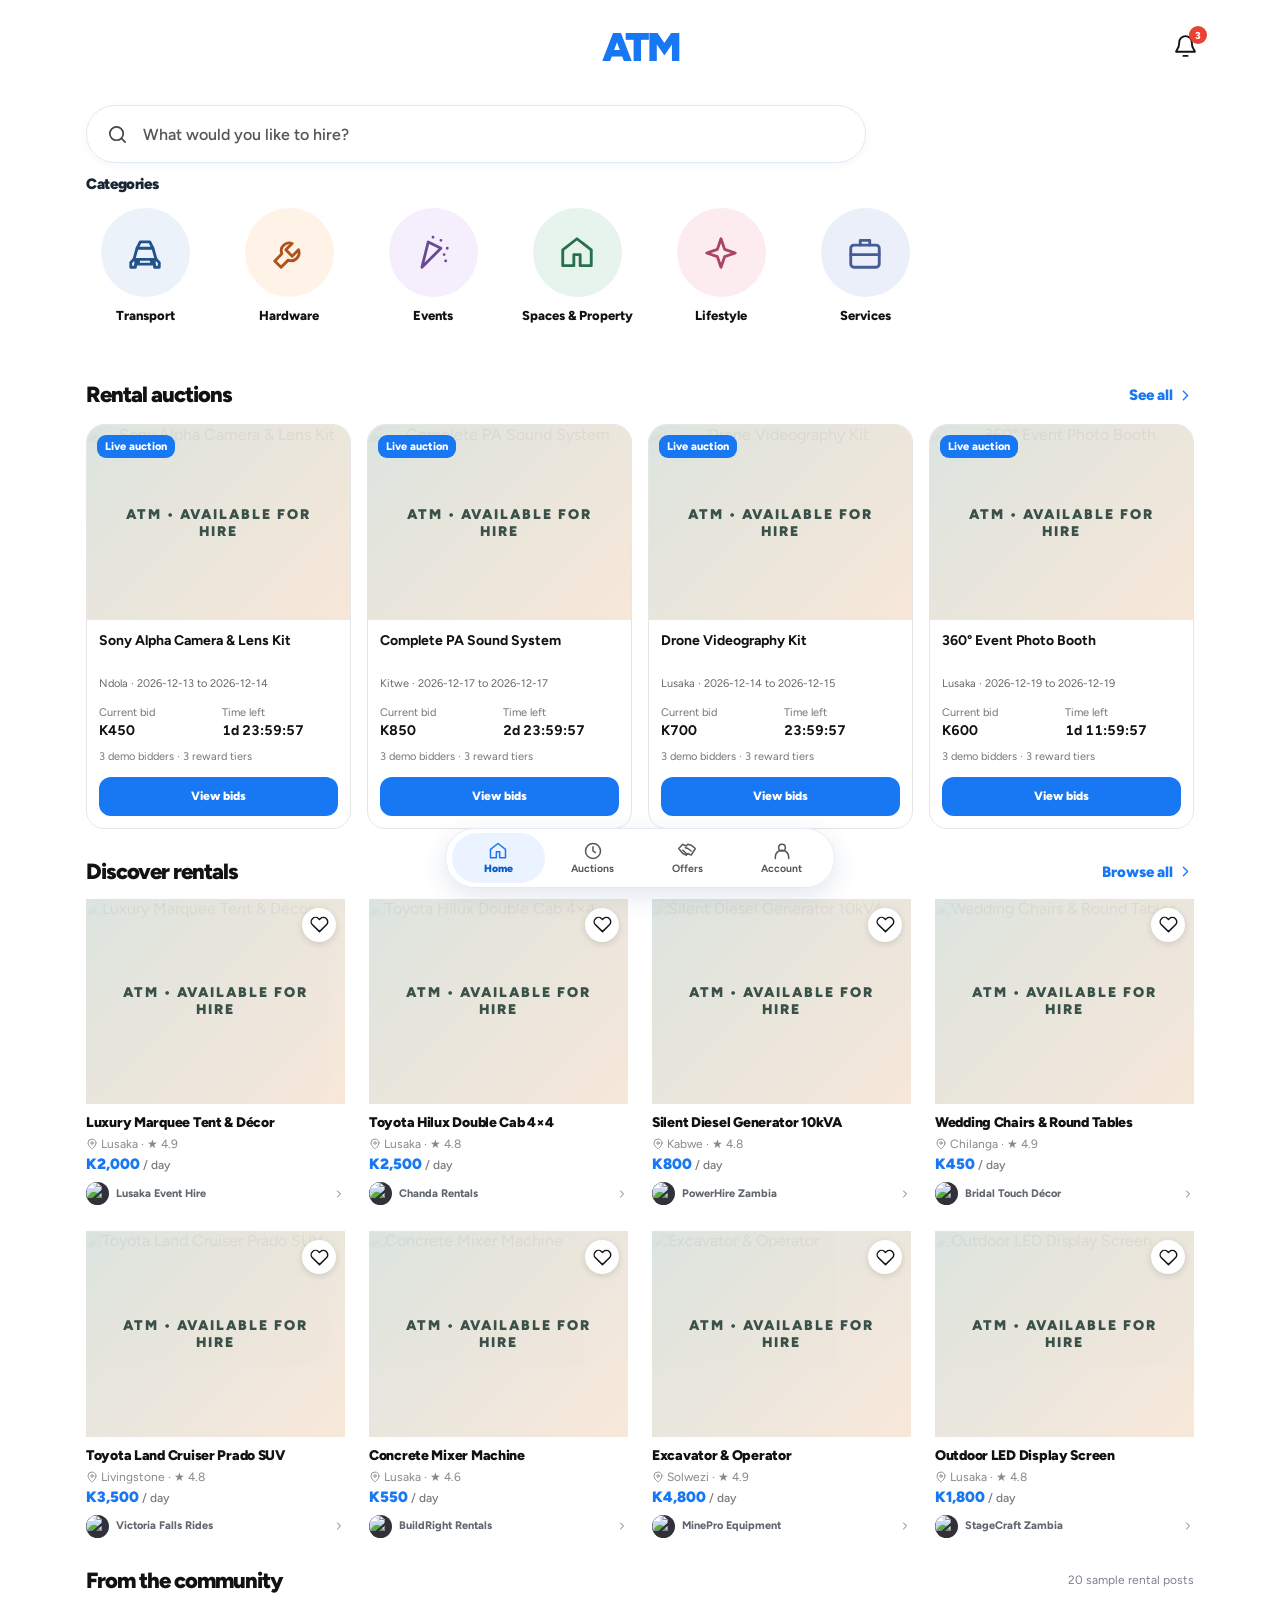
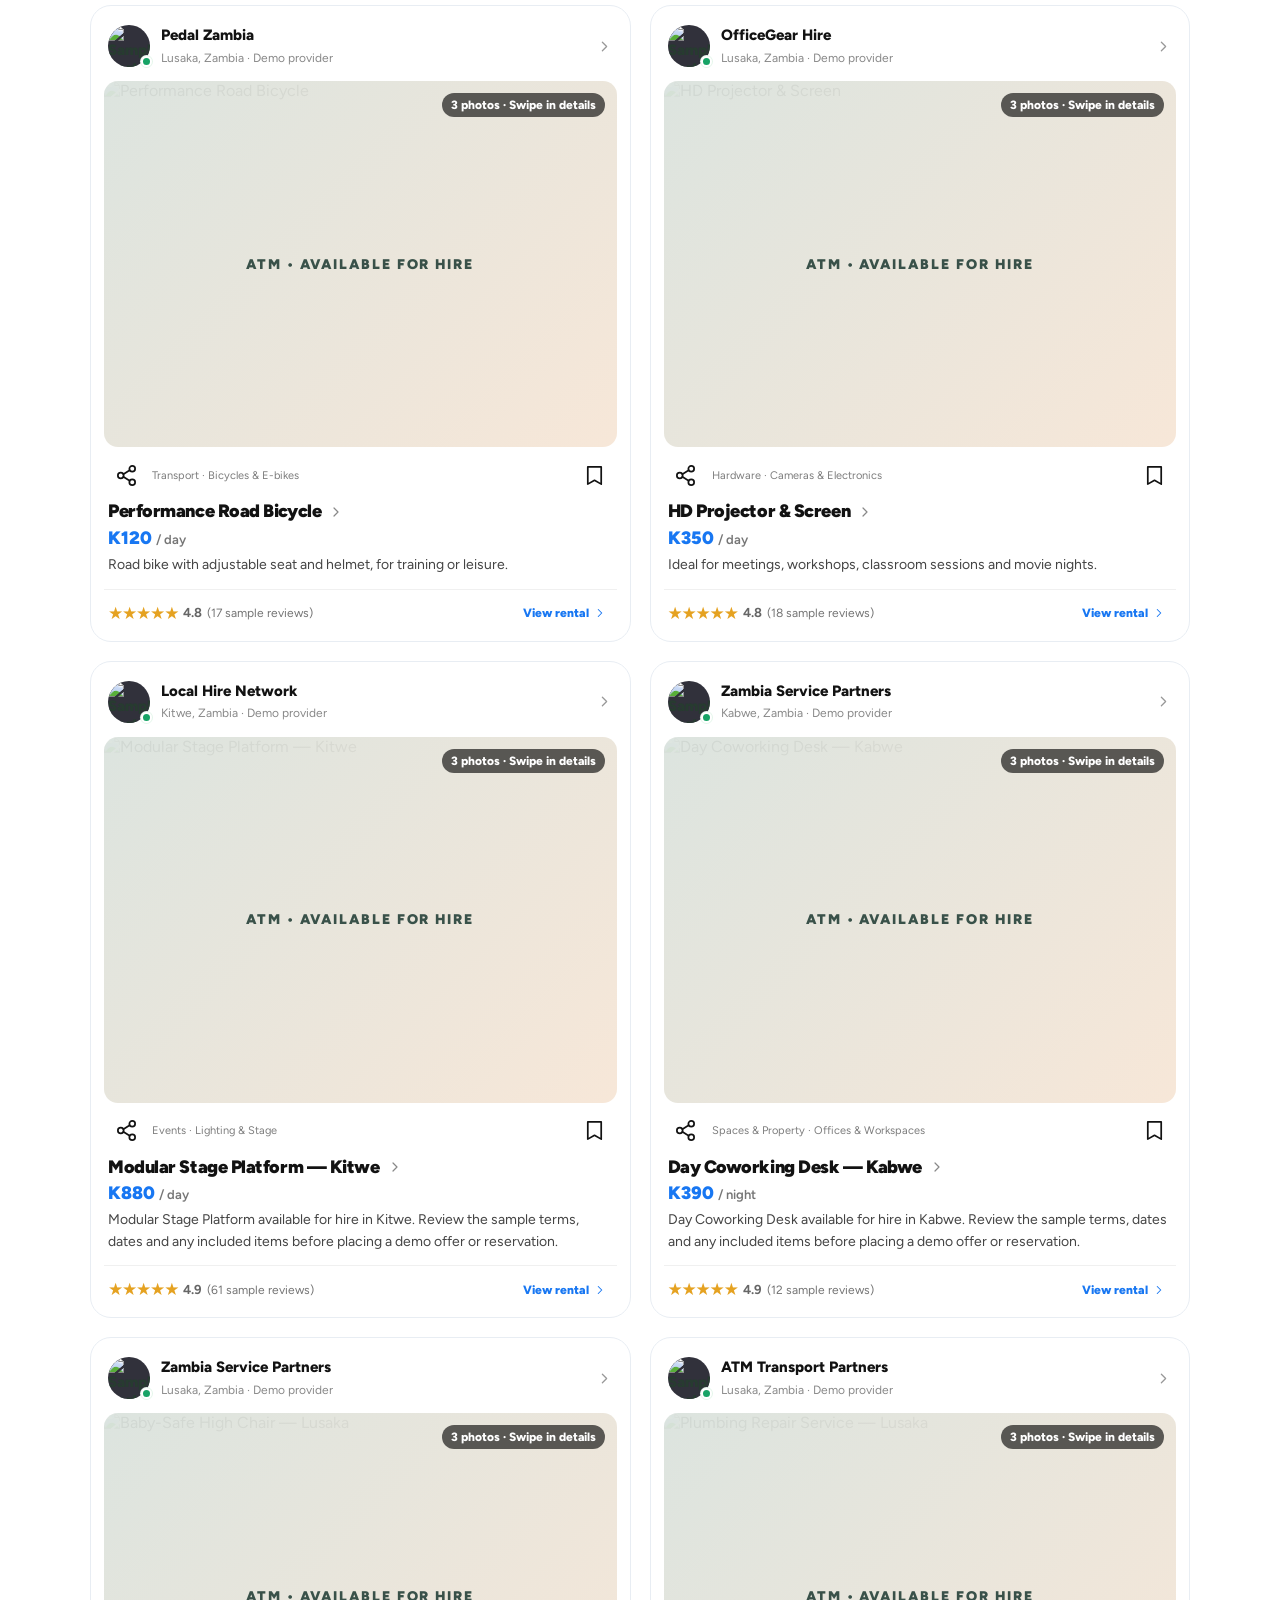
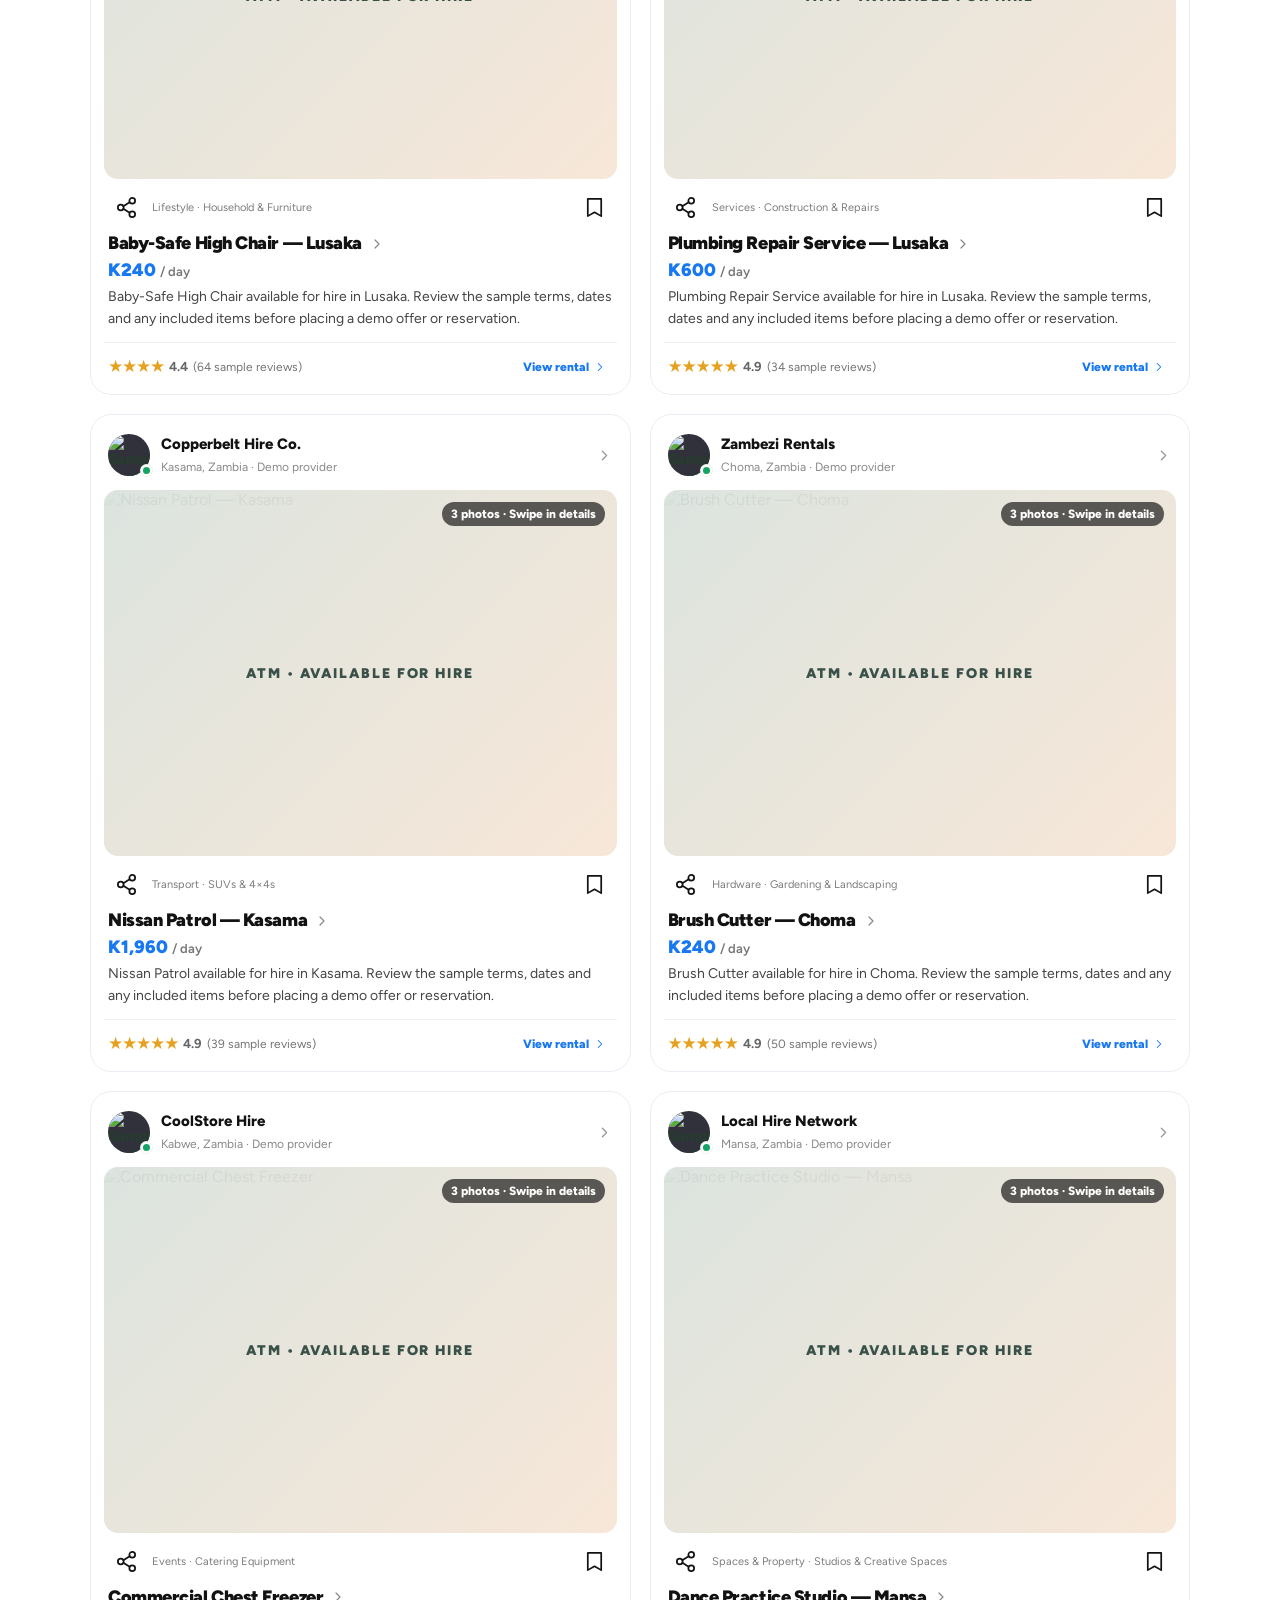
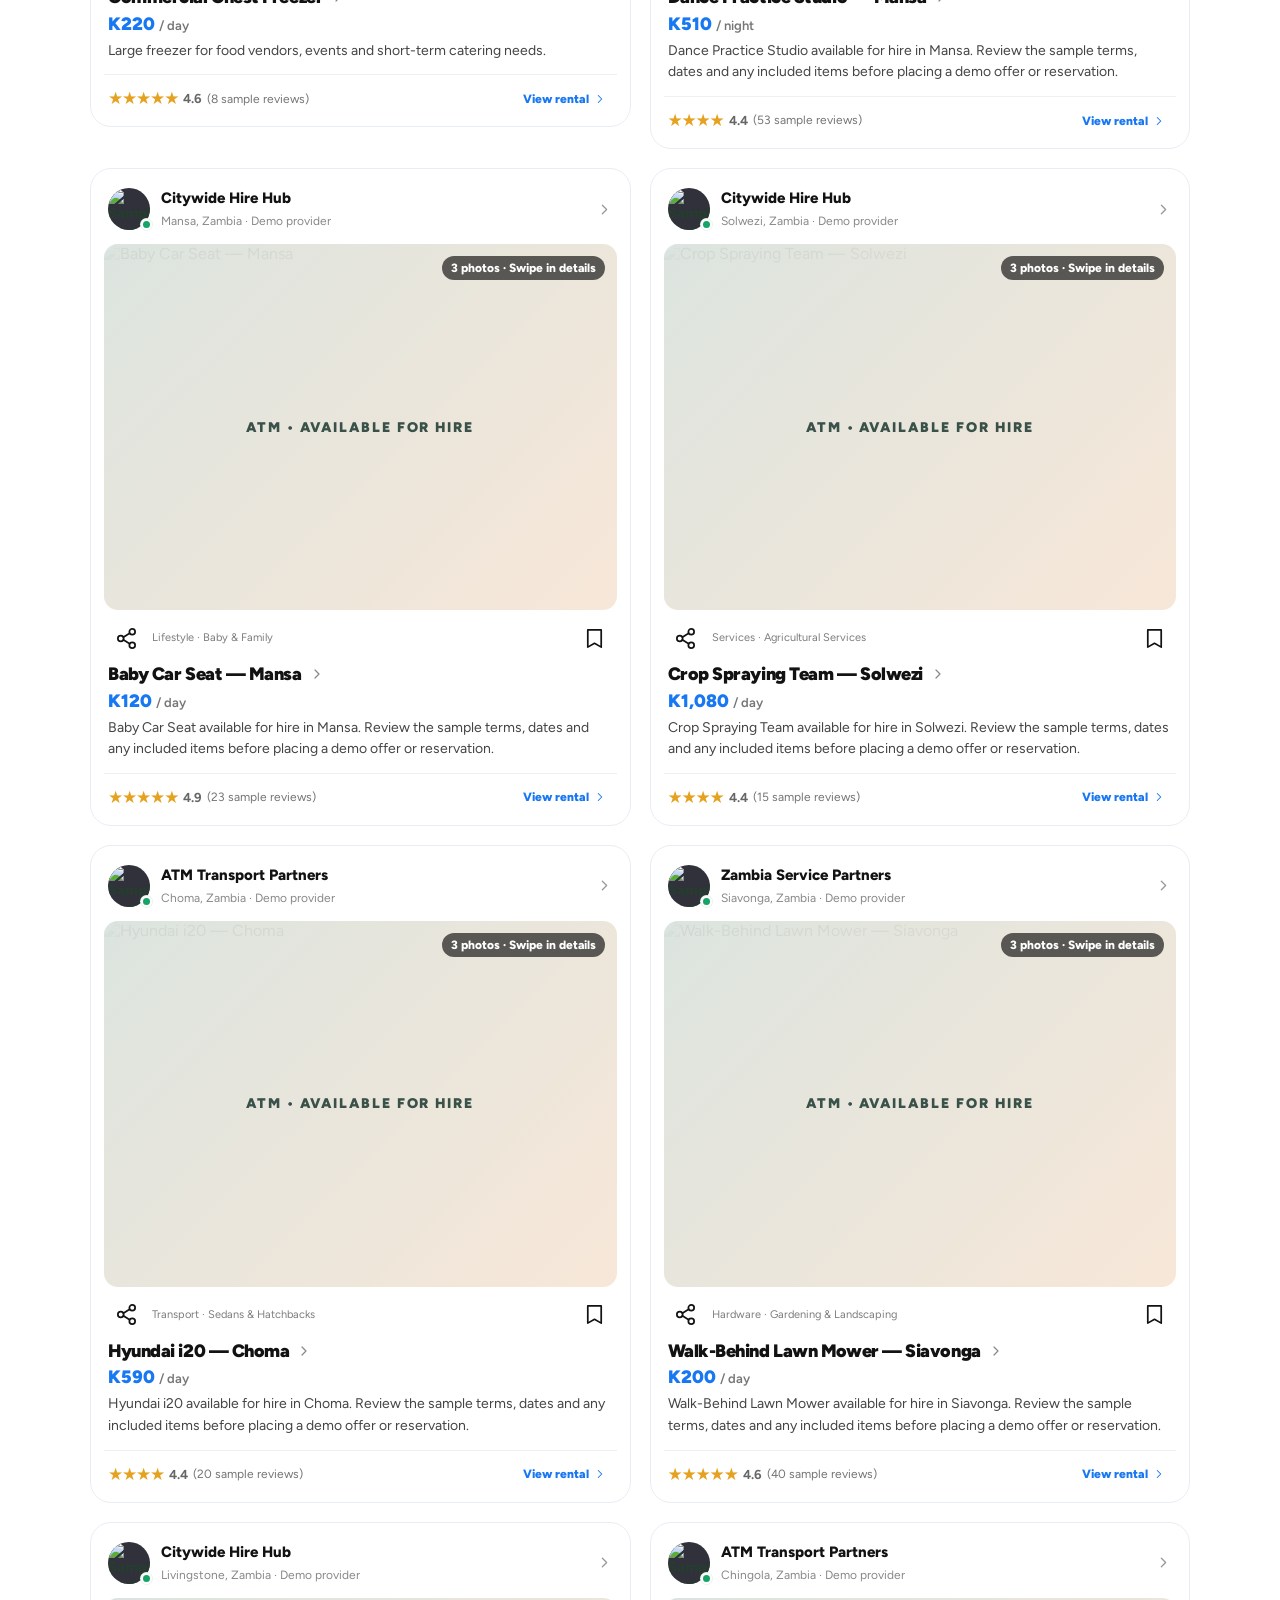
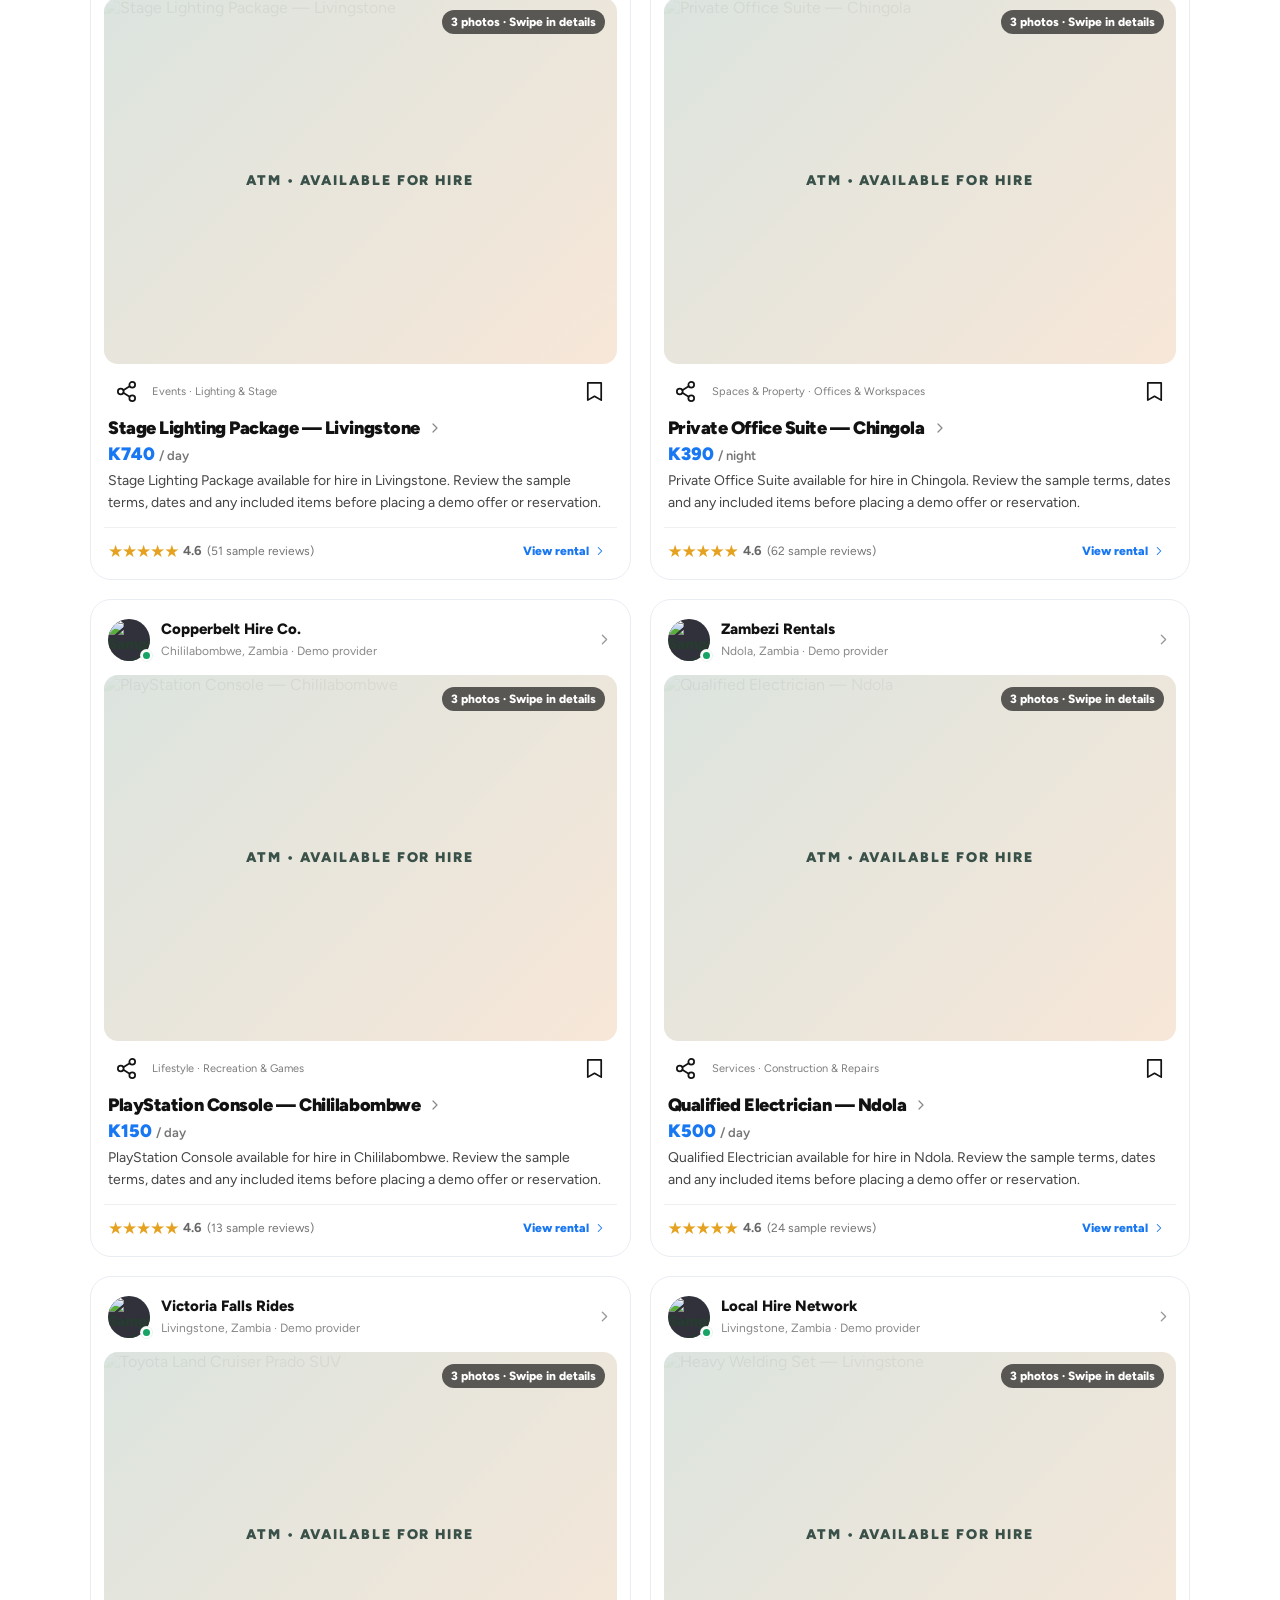
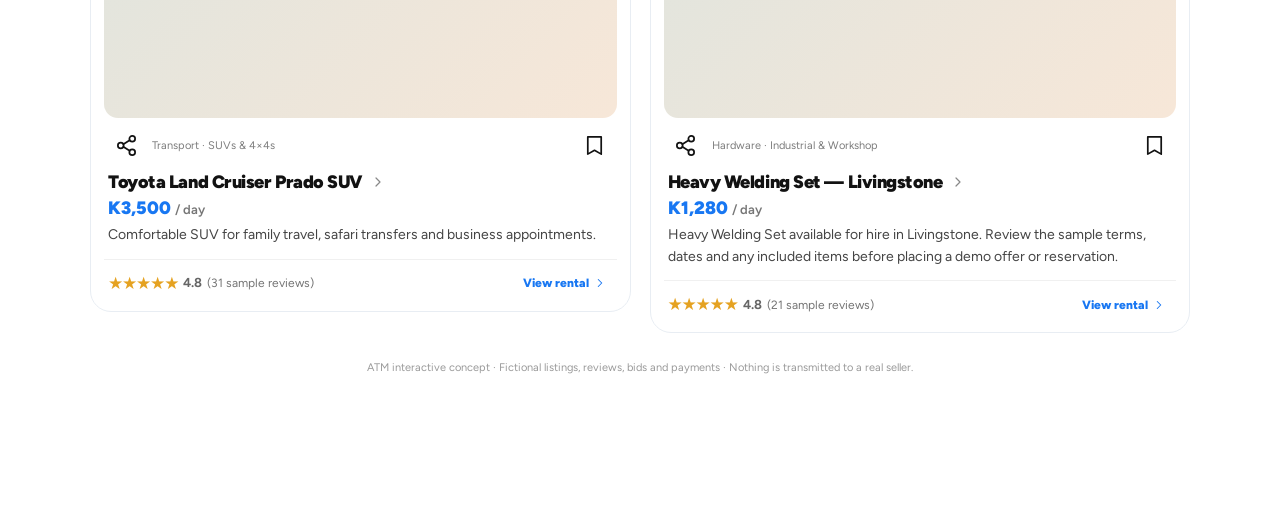
==== commit e73f6a60: "chore: refresh blue stylesheet cache for restored category colours" ====
--- a/index.html
+++ b/index.html
@@ -15,7 +15,7 @@
   <link href="https://fonts.googleapis.com/css2?family=Figtree:wght@400;500;600;700;800;900&display=swap" rel="stylesheet">
   <link rel="stylesheet" href="styles.css?v=atm-v24-facebook-blue-20261122">
   <link rel="stylesheet" href="atm-auctions.css?v=atm-v24-facebook-blue-20261122">
-  <link rel="stylesheet" href="atm-blue-theme.css?v=atm-v24-facebook-blue-20261122">
+  <link rel="stylesheet" href="atm-blue-theme.css?v=atm-v25-category-colors-20261122">
   <link rel="icon" href="favicon.svg" type="image/svg+xml">
 </head>
 <body>
--- a/atm-blue-theme.css
+++ b/atm-blue-theme.css
@@ -193,3 +193,13 @@
   .atm-v15-panel{padding:25px 18px 58px}
   .atm-v15-bookbar .atm-v15-bookprice{min-width:74px}
 }
+
+/* Consistent, quiet branding on the homepage and top navigation. */
+.topbar .brand{color:var(--atm-blue);letter-spacing:-.095em}
+/* Keep the six category icons' original individual colours from styles.css. */
+.atm-home .atm-category-circle-item:focus-visible,
+.listing-offer-button:focus-visible,
+.offer-filter-chip:focus-visible{
+  outline-color:var(--atm-blue);
+}
+.atm-v15-seller-top .atm-v15-eyebrow{color:var(--atm-blue-deep)}
